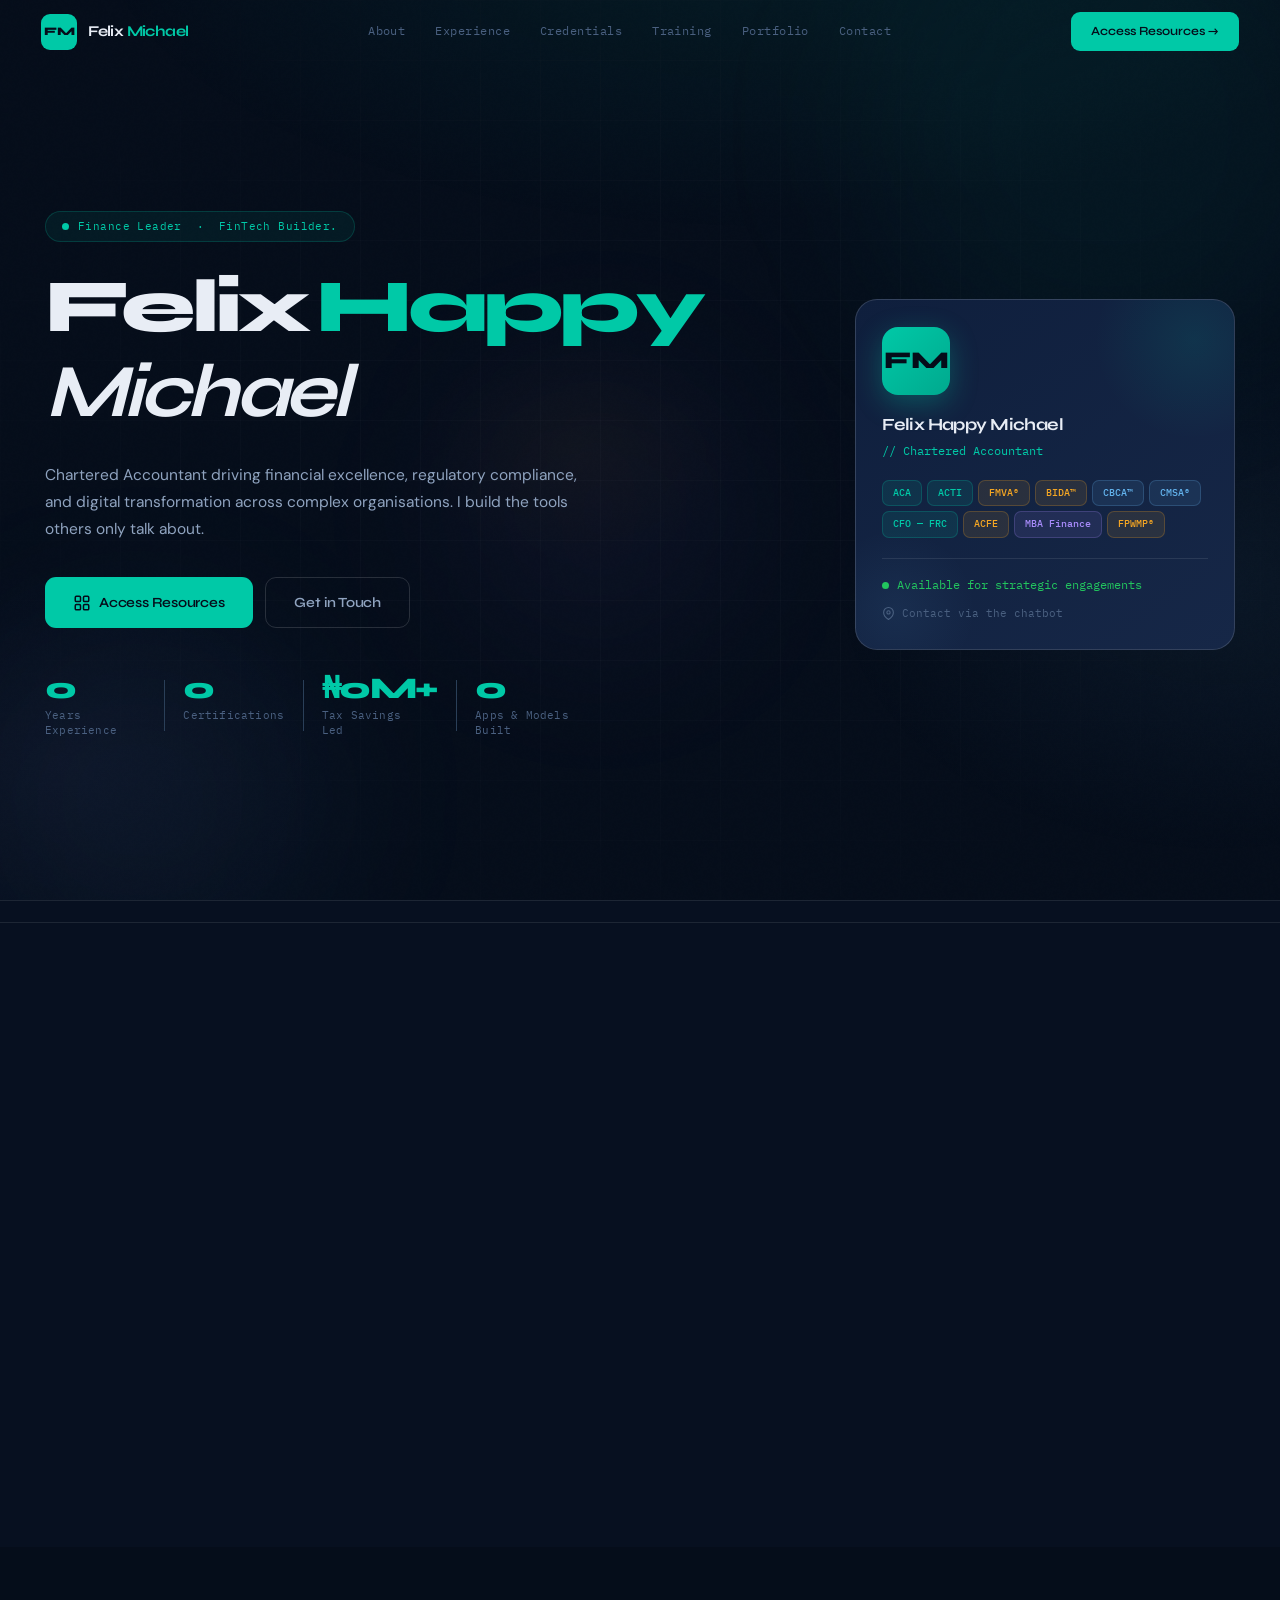
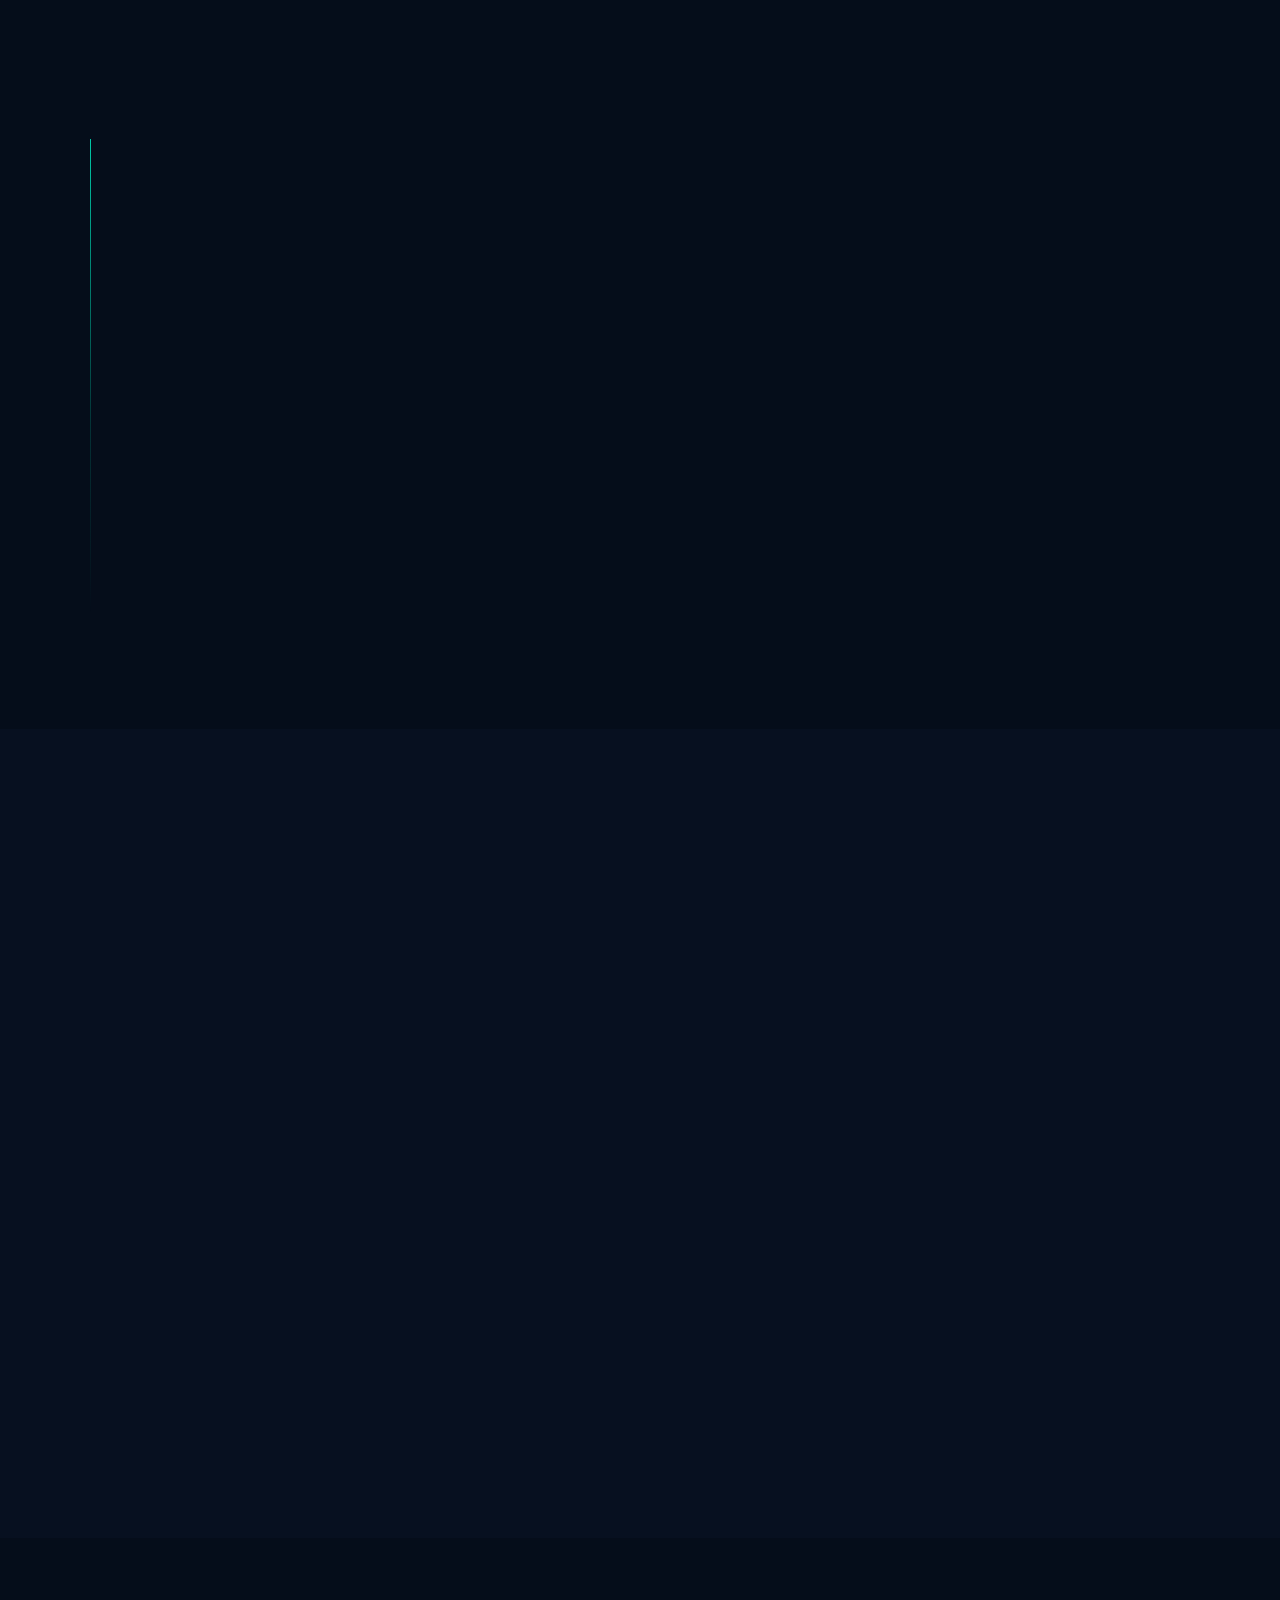
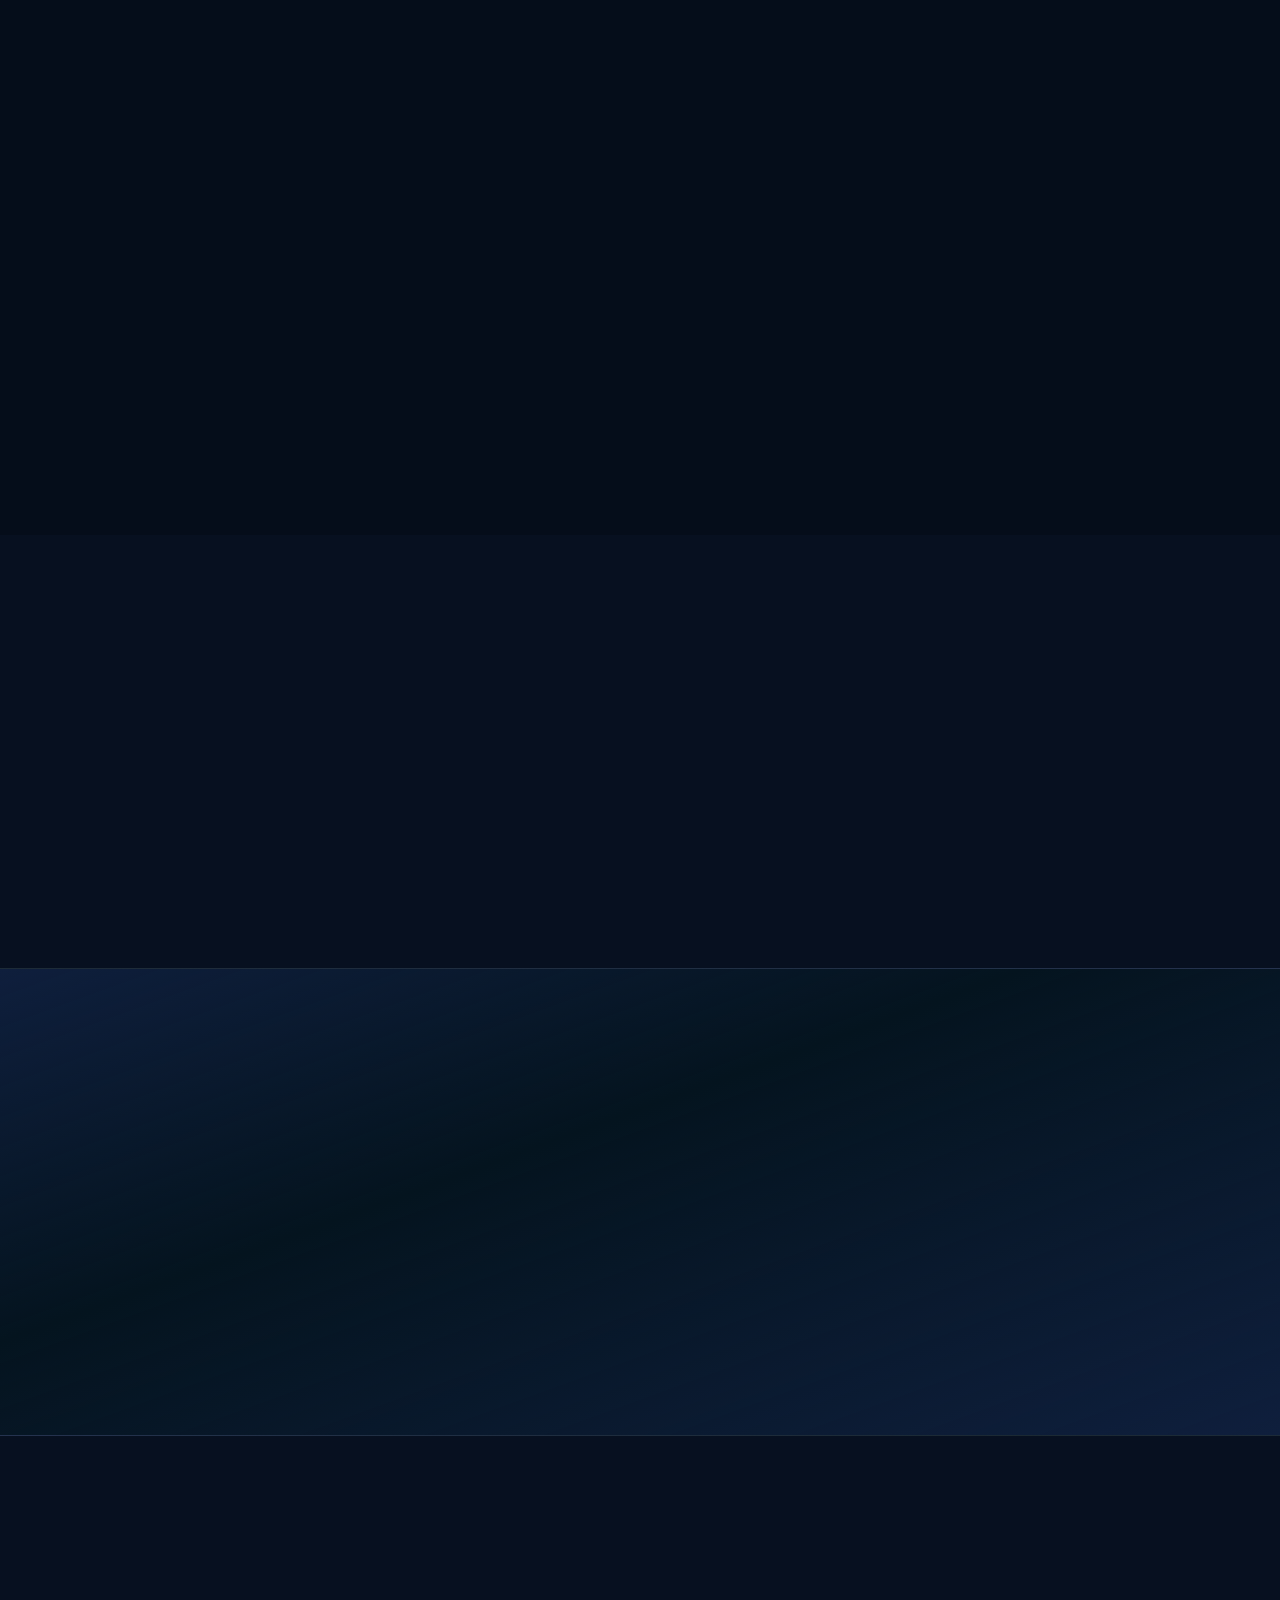
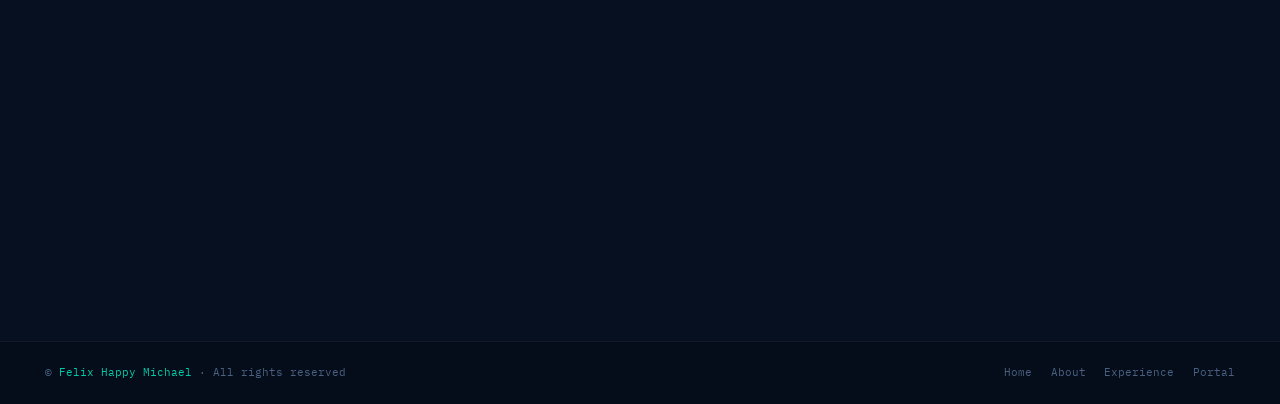
==== index.html @ a77d552d "Update index.html" ====
<!DOCTYPE html>
<html lang="en">
<head>
<meta charset="UTF-8">
<meta name="viewport" content="width=device-width,initial-scale=1.0">
<title>Felix Happy Michael — ACA, FMVA | Finance Leader</title>
<meta name="description" content="Felix Happy Michael — Chartered Accountant, Financial Strategist & FinTech Builder.">
<link rel="icon" type="image/svg+xml" href="data:image/svg+xml,<svg xmlns='http://www.w3.org/2000/svg' viewBox='0 0 32 32'><rect width='32' height='32' rx='7' fill='%2300c9a7'/><text x='50%25' y='50%25' dominant-baseline='central' text-anchor='middle' font-family='Arial' font-weight='700' font-size='12' fill='%230a1628'>FM</text></svg>">
<link rel="preconnect" href="https://fonts.googleapis.com">
<link rel="preconnect" href="https://fonts.gstatic.com" crossorigin>
<link href="https://fonts.googleapis.com/css2?family=IBM+Plex+Mono:wght@400;500&family=Syne:wght@500;600;700;800&family=DM+Sans:ital,opsz,wght@0,9..40,300;0,9..40,400;0,9..40,500;0,9..40,600;1,9..40,400&display=swap" rel="stylesheet">
<style>

*,*::before,*::after{box-sizing:border-box;margin:0;padding:0}
:root{
  --n:#050d1a;--n2:#071020;--n3:#0f1f3d;--n4:#162747;--n5:#1c3052;
  --t:#00c9a7;--t2:#00a98e;--t3:rgba(0,201,167,.12);
  --am:#f5a623;--rd:#e05252;--gr:#22c55e;--bl:#63b3ed;--pu:#a78bfa;
  --tx:#e8edf5;--tx2:#8fa3bf;--tx3:#4a6080;--tx4:#2a3f58;
  --b:rgba(255,255,255,.05);--b2:rgba(255,255,255,.09);--b3:rgba(255,255,255,.14);
  --mo:'IBM Plex Mono',monospace;--sa:'DM Sans',sans-serif;--di:'Syne',sans-serif;
  --nav-h:64px;
}
html{font-size:15px;scroll-behavior:smooth;-webkit-text-size-adjust:100%}
body{font-family:var(--sa);background:var(--n);color:var(--tx);line-height:1.65;overflow-x:hidden;-webkit-font-smoothing:antialiased}
a{color:inherit;text-decoration:none}
img{display:block;max-width:100%}
button{cursor:pointer;border:none;background:none;font-family:inherit}


body::before{
  content:'';position:fixed;inset:0;z-index:0;pointer-events:none;
  background-image:url("data:image/svg+xml,%3Csvg viewBox='0 0 200 200' xmlns='http://www.w3.org/2000/svg'%3E%3Cfilter id='n'%3E%3CfeTurbulence type='fractalNoise' baseFrequency='0.9' numOctaves='4' stitchTiles='stitch'/%3E%3C/filter%3E%3Crect width='100%25' height='100%25' filter='url(%23n)' opacity='0.03'/%3E%3C/svg%3E");
  opacity:.45;mix-blend-mode:overlay;
}


#nav{
  position:fixed;top:0;left:0;right:0;z-index:200;height:var(--nav-h);
  display:flex;align-items:center;justify-content:space-between;
  padding:0 clamp(1.25rem,4vw,2.75rem);
  background:rgba(5,13,26,0);
  transition:background .4s,box-shadow .4s,border-color .4s;
  border-bottom:1px solid transparent;
}
#nav.scrolled{background:rgba(5,13,26,.96);backdrop-filter:blur(20px);-webkit-backdrop-filter:blur(20px);border-color:rgba(255,255,255,.06);box-shadow:0 4px 32px rgba(0,0,0,.35)}
.nav-brand{display:flex;align-items:center;gap:11px;text-decoration:none;flex-shrink:0}
.nav-mark{
  width:36px;height:36px;background:var(--t);border-radius:9px;
  display:flex;align-items:center;justify-content:center;
  font-family:var(--di);font-size:11.5px;font-weight:800;color:var(--n);
  transition:transform .3s;flex-shrink:0;
}
.nav-brand:hover .nav-mark{transform:rotate(-8deg) scale(1.05)}
.nav-wordmark{font-family:var(--di);font-size:15px;font-weight:700;letter-spacing:-.04em;color:var(--tx)}
.nav-wordmark em{font-style:normal;color:var(--t)}
.nav-links{display:flex;align-items:center;gap:2rem}
.nav-links a{font-size:11.5px;color:var(--tx3);font-family:var(--mo);letter-spacing:.04em;transition:color .2s;position:relative}
.nav-links a::after{content:'';position:absolute;bottom:-3px;left:0;width:0;height:1px;background:var(--t);transition:width .25s}
.nav-links a:hover{color:var(--t)}
.nav-links a:hover::after{width:100%}
.btn-nav{
  padding:9px 20px;border-radius:9px;font-family:var(--di);font-size:12.5px;font-weight:600;
  background:var(--t);color:var(--n);transition:all .25s;white-space:nowrap;flex-shrink:0;
}
.btn-nav:hover{background:var(--t2);transform:translateY(-2px);box-shadow:0 6px 24px rgba(0,201,167,.28)}
.btn-nav:active{transform:translateY(0)}

/* hamburger */
.hamburger{display:none;flex-direction:column;gap:5px;padding:6px;border-radius:7px;cursor:pointer;transition:background .2s}
.hamburger:hover{background:var(--b2)}
.ham-bar{width:22px;height:2px;background:var(--tx);border-radius:2px;transition:transform .3s,opacity .3s}
.hamburger.open .ham-bar:nth-child(1){transform:translateY(7px) rotate(45deg)}
.hamburger.open .ham-bar:nth-child(2){opacity:0}
.hamburger.open .ham-bar:nth-child(3){transform:translateY(-7px) rotate(-45deg)}

/* mobile nav overlay */
.mobile-nav{
  position:fixed;top:var(--nav-h);left:0;right:0;bottom:0;z-index:199;
  background:rgba(5,13,26,.97);backdrop-filter:blur(20px);-webkit-backdrop-filter:blur(20px);
  display:flex;flex-direction:column;align-items:center;justify-content:center;gap:2rem;
  transform:translateX(100%);transition:transform .4s cubic-bezier(.77,0,.18,1);
}
.mobile-nav.open{transform:none}
.mobile-nav a{font-family:var(--di);font-size:clamp(1.5rem,6vw,2rem);font-weight:700;color:var(--tx2);letter-spacing:-.03em;transition:color .2s}
.mobile-nav a:hover{color:var(--t)}

@media(max-width:900px){.nav-links{display:none}}
@media(max-width:640px){.hamburger{display:flex}.btn-nav{display:none}}


#hero{
  min-height:100dvh;display:flex;flex-direction:column;justify-content:center;
  padding:calc(var(--nav-h) + 3rem) clamp(1.25rem,5vw,3rem) 4rem;
  position:relative;overflow:hidden;
}

/* animated mesh bg */
.hero-mesh{
  position:absolute;inset:0;pointer-events:none;z-index:0;
  background:
    radial-gradient(ellipse 90% 60% at 60% -10%,rgba(0,201,167,.08) 0%,transparent 60%),
    radial-gradient(ellipse 55% 55% at 95% 65%,rgba(99,179,237,.06) 0%,transparent 55%),
    radial-gradient(ellipse 45% 45% at 5% 85%,rgba(167,139,250,.04) 0%,transparent 55%),
    radial-gradient(ellipse 30% 30% at 45% 50%,rgba(245,166,35,.03) 0%,transparent 50%);
}

/* orbiting blobs */
.blob{position:absolute;border-radius:50%;filter:blur(80px);pointer-events:none;z-index:0;animation:orbit 18s ease-in-out infinite}
.blob-1{width:500px;height:500px;background:rgba(0,201,167,.05);top:-120px;right:-80px;animation-delay:0s}
.blob-2{width:400px;height:400px;background:rgba(99,179,237,.04);bottom:-100px;left:-60px;animation-delay:-6s}
.blob-3{width:300px;height:300px;background:rgba(167,139,250,.04);top:40%;left:35%;animation-delay:-12s}
@keyframes orbit{0%,100%{transform:translate(0,0) scale(1)}33%{transform:translate(30px,-25px) scale(1.04)}66%{transform:translate(-20px,20px) scale(.97)}}

/* hero grid texture */
.hero-grid-tex{
  position:absolute;inset:0;pointer-events:none;z-index:0;
  background-image:
    linear-gradient(rgba(255,255,255,.018) 1px,transparent 1px),
    linear-gradient(90deg,rgba(255,255,255,.018) 1px,transparent 1px);
  background-size:60px 60px;
  mask-image:radial-gradient(ellipse 80% 80% at 50% 50%,black 30%,transparent 80%);
  -webkit-mask-image:radial-gradient(ellipse 80% 80% at 50% 50%,black 30%,transparent 80%);
}

.hero-inner{
  max-width:1200px;margin:0 auto;width:100%;
  display:grid;grid-template-columns:1fr 380px;gap:5rem;align-items:center;
  position:relative;z-index:1;
}
@media(max-width:1000px){.hero-inner{grid-template-columns:1fr;gap:3rem}.hero-card-wrap{display:none}}
@media(max-width:640px){.hero-inner{gap:2rem}}

.hero-content{}

.hero-eyebrow{
  display:inline-flex;align-items:center;gap:9px;
  background:rgba(0,201,167,.07);border:1px solid rgba(0,201,167,.2);
  border-radius:20px;padding:6px 16px;margin-bottom:1.75rem;
  font-family:var(--mo);font-size:10.5px;color:var(--t);letter-spacing:.04em;
  opacity:0;animation:fadeUp .7s .1s cubic-bezier(.22,1,.36,1) forwards;
}
.eyebrow-dot{width:7px;height:7px;border-radius:50%;background:var(--t);animation:breathe 2.2s ease-in-out infinite;flex-shrink:0}
@keyframes breathe{0%,100%{box-shadow:0 0 0 0 rgba(0,201,167,.5),0 0 0 4px rgba(0,201,167,.1)}50%{box-shadow:0 0 0 5px rgba(0,201,167,.2),0 0 0 10px rgba(0,201,167,.04)}}

/* name block */
.hero-name-block{margin-bottom:1.5rem;opacity:0;animation:fadeUp .8s .22s cubic-bezier(.22,1,.36,1) forwards}
.hero-name{
  font-family:var(--di);font-size:clamp(2.6rem,6.5vw,5rem);font-weight:800;
  letter-spacing:-.055em;line-height:1.02;
  display:flex;flex-wrap:wrap;align-items:baseline;gap:.12em;
}
.hn-first{color:var(--tx)}
.hn-middle{color:var(--t);position:relative}
.hn-last{color:var(--tx);font-style:italic;font-weight:700}
.hero-title-line{
  margin-top:.6rem;font-family:var(--mo);font-size:clamp(.7rem,1.5vw,1rem);
  color:var(--tx3);letter-spacing:.06em;
  display:flex;flex-wrap:wrap;align-items:center;gap:.5em;
}
.title-sep{color:var(--tx4)}

.hero-desc{
  font-size:clamp(13.5px,1.6vw,15.5px);color:var(--tx2);max-width:540px;
  line-height:1.75;margin-bottom:2.25rem;
  opacity:0;animation:fadeUp .8s .34s cubic-bezier(.22,1,.36,1) forwards;
}

.hero-actions{
  display:flex;flex-wrap:wrap;gap:.85rem;margin-bottom:3rem;
  opacity:0;animation:fadeUp .8s .44s cubic-bezier(.22,1,.36,1) forwards;
}
.btn-cta{
  display:inline-flex;align-items:center;gap:8px;
  padding:13px 28px;border-radius:11px;font-family:var(--di);font-size:14px;font-weight:600;
  transition:all .28s cubic-bezier(.22,1,.36,1);letter-spacing:-.015em;position:relative;overflow:hidden;
}
.btn-cta::before{content:'';position:absolute;inset:0;background:rgba(255,255,255,0);transition:background .2s}
.btn-cta:hover::before{background:rgba(255,255,255,.06)}
.btn-cta:active{transform:translateY(1px) scale(.98)}
.btn-primary{background:var(--t);color:var(--n)}
.btn-primary:hover{background:var(--t2);transform:translateY(-3px);box-shadow:0 10px 34px rgba(0,201,167,.32)}
.btn-secondary{background:transparent;border:1px solid var(--b3);color:var(--tx2)}
.btn-secondary:hover{background:var(--b2);color:var(--tx);transform:translateY(-3px)}
.btn-icon{width:18px;height:18px;flex-shrink:0}

/* stats row */
.hero-stats{
  display:flex;flex-wrap:wrap;gap:clamp(1.5rem,3vw,2.75rem);
  opacity:0;animation:fadeUp .8s .56s cubic-bezier(.22,1,.36,1) forwards;
}
.stat{position:relative}
.stat+.stat::before{content:'';position:absolute;left:calc(-1 * clamp(.75rem,1.5vw,1.375rem));top:10%;height:80%;width:1px;background:var(--tx4);display:block}
.stat-val{font-family:var(--di);font-size:clamp(1.4rem,2.8vw,2rem);font-weight:800;letter-spacing:-.05em;color:var(--t);line-height:1}
.stat-lbl{font-size:10.5px;color:var(--tx3);font-family:var(--mo);margin-top:5px;letter-spacing:.02em;line-height:1.4;max-width:100px}

/* hero card */
.hero-card-wrap{opacity:0;animation:fadeUp .9s .2s cubic-bezier(.22,1,.36,1) forwards}
.profile-float{
  background:linear-gradient(145deg,var(--n3) 0%,var(--n4) 100%);
  border:1px solid var(--b3);border-radius:22px;padding:1.75rem;
  position:relative;overflow:hidden;
}
.profile-float::before{
  content:'';position:absolute;top:-60px;right:-60px;width:200px;height:200px;
  border-radius:50%;background:radial-gradient(circle,rgba(0,201,167,.1),transparent 70%);
}
.profile-float::after{
  content:'';position:absolute;bottom:-40px;left:-40px;width:160px;height:160px;
  border-radius:50%;background:radial-gradient(circle,rgba(99,179,237,.07),transparent 70%);
}
.pf-avatar{
  width:68px;height:68px;border-radius:16px;
  background:linear-gradient(135deg,var(--t) 0%,var(--t2) 100%);
  display:flex;align-items:center;justify-content:center;
  font-family:var(--di);font-size:24px;font-weight:800;color:var(--n);
  margin-bottom:1.1rem;position:relative;z-index:1;
  box-shadow:0 8px 28px rgba(0,201,167,.3);
}
.pf-name{font-family:var(--di);font-size:17px;font-weight:700;letter-spacing:-.035em;margin-bottom:3px;position:relative;z-index:1}
.pf-role{font-size:11.5px;color:var(--t);font-family:var(--mo);margin-bottom:1.25rem;position:relative;z-index:1}
.pf-tags{display:flex;flex-wrap:wrap;gap:5px;margin-bottom:1.35rem;position:relative;z-index:1}
.ptag{padding:4px 10px;border-radius:7px;font-size:10px;font-family:var(--mo);font-weight:500;transition:transform .2s}
.ptag:hover{transform:scale(1.05)}
.ptag.t{background:rgba(0,201,167,.1);color:var(--t);border:1px solid rgba(0,201,167,.22)}
.ptag.a{background:rgba(245,166,35,.1);color:var(--am);border:1px solid rgba(245,166,35,.22)}
.ptag.b{background:rgba(99,179,237,.1);color:var(--bl);border:1px solid rgba(99,179,237,.22)}
.ptag.p{background:rgba(167,139,250,.1);color:var(--pu);border:1px solid rgba(167,139,250,.22)}
.pf-loc{display:flex;align-items:center;gap:7px;font-size:11px;color:var(--tx3);font-family:var(--mo);position:relative;z-index:1}
.pf-divider{height:1px;background:var(--b2);margin:1.1rem 0;position:relative;z-index:1}
.pf-avail{display:flex;align-items:center;gap:8px;font-size:11.5px;color:var(--gr);font-family:var(--mo);position:relative;z-index:1}
.avail-dot{width:7px;height:7px;border-radius:50%;background:var(--gr);animation:breathe 2s infinite;flex-shrink:0}

@keyframes fadeUp{from{opacity:0;transform:translateY(28px)}to{opacity:1;transform:none}}


.marquee-band{
  overflow:hidden;border-top:1px solid var(--b2);border-bottom:1px solid var(--b2);
  background:var(--n2);padding:.7rem 0;position:relative;z-index:1;
}
.marquee-track{display:flex;width:max-content;animation:marqMove 28s linear infinite}
.marquee-track:hover{animation-play-state:paused}
.mitem{
  display:flex;align-items:center;gap:.6rem;padding:0 2rem;white-space:nowrap;
  font-family:var(--mo);font-size:11.5px;color:var(--tx3);letter-spacing:.03em;
}
.mitem-dot{width:4px;height:4px;border-radius:50%;background:var(--t);opacity:.6}
@keyframes marqMove{from{transform:translateX(0)}to{transform:translateX(-50%)}}


section{padding:clamp(3.5rem,6vw,6rem) clamp(1.25rem,5vw,3rem);position:relative;z-index:1}
.section-inner{max-width:1100px;margin:0 auto;width:100%}
.s-label{
  font-family:var(--mo);font-size:10.5px;letter-spacing:.14em;text-transform:uppercase;
  color:var(--t);margin-bottom:.55rem;display:flex;align-items:center;gap:.5rem;
}
.s-label::before{content:'//';opacity:.5}
.s-title{font-family:var(--di);font-size:clamp(1.8rem,3.5vw,2.6rem);font-weight:700;letter-spacing:-.048em;line-height:1.08;margin-bottom:1rem}
.s-sub{font-size:14px;color:var(--tx2);max-width:540px;line-height:1.7}


#about{background:var(--n2)}
.about-grid{display:grid;grid-template-columns:1fr 1fr;gap:clamp(2rem,4vw,3.5rem);align-items:start;margin-top:2.5rem}
@media(max-width:720px){.about-grid{grid-template-columns:1fr}}
.about-prose p{font-size:13.5px;color:var(--tx2);line-height:1.82;margin-bottom:.95rem}
.about-prose p strong{color:var(--tx);font-weight:600}
.about-prose p:last-child{margin-bottom:0}
.skills-label{font-family:var(--mo);font-size:10.5px;color:var(--tx3);letter-spacing:.1em;text-transform:uppercase;margin-bottom:.85rem}
.skills-flex{display:grid;grid-template-columns:1fr 1fr;gap:.5rem}
.sk{
  background:var(--n3);border:1px solid var(--b);border-radius:7px;
  padding:8px 12px;font-size:11.5px;font-family:var(--mo);color:var(--tx2);
  display:flex;align-items:center;gap:8px;transition:all .22s;cursor:default;
}
.sk:hover{border-color:rgba(0,201,167,.3);color:var(--t);background:rgba(0,201,167,.04);transform:translateX(3px)}
.sk-dot{width:5px;height:5px;border-radius:50%;background:var(--t);flex-shrink:0}


.tl{position:relative;padding-left:2rem;margin-top:2.5rem}
.tl::before{content:'';position:absolute;left:0;top:10px;bottom:0;width:1px;background:linear-gradient(to bottom,var(--t) 0%,rgba(0,201,167,.2) 60%,transparent 100%)}
.tl-item{position:relative;margin-bottom:2.5rem;opacity:0;transform:translateX(-15px);transition:opacity .5s,transform .5s}
.tl-item.vis{opacity:1;transform:none}
.tl-dot{
  position:absolute;left:-2rem;top:7px;width:10px;height:10px;border-radius:50%;
  background:var(--t);border:2px solid var(--n);
  box-shadow:0 0 0 3px rgba(0,201,167,.2),0 0 14px rgba(0,201,167,.3);
  transition:box-shadow .3s;
}
.tl-item:hover .tl-dot{box-shadow:0 0 0 5px rgba(0,201,167,.18),0 0 20px rgba(0,201,167,.4)}
.tl-company{font-family:var(--di);font-size:clamp(14px,1.6vw,16px);font-weight:700;letter-spacing:-.025em;margin-bottom:3px}
.tl-meta{display:flex;flex-wrap:wrap;align-items:center;gap:.6rem;margin-bottom:.6rem}
.tl-role{font-size:12px;color:var(--tx2);font-family:var(--mo)}
.tl-badge{font-size:10px;font-family:var(--mo);color:var(--t);background:rgba(0,201,167,.08);border:1px solid rgba(0,201,167,.18);padding:2px 9px;border-radius:20px;white-space:nowrap}
.tl-pts{list-style:none;display:flex;flex-direction:column;gap:4px}
.tl-pts li{font-size:12.5px;color:var(--tx3);padding-left:1.1rem;position:relative;line-height:1.6}
.tl-pts li::before{content:'→';position:absolute;left:0;color:rgba(0,201,167,.5);font-size:9px;top:4px}


#certifications{background:var(--n2)}
.certs-grid{display:grid;grid-template-columns:repeat(auto-fill,minmax(200px,1fr));gap:.85rem;margin-top:2.25rem}
.cert-card{
  background:var(--n3);border:1px solid var(--b);border-radius:13px;
  padding:1.15rem 1.25rem;transition:all .25s;cursor:default;
  position:relative;overflow:hidden;
}
.cert-card::before{
  content:'';position:absolute;inset:0;border-radius:13px;
  background:radial-gradient(circle at var(--mx,50%) var(--my,50%),rgba(0,201,167,.08) 0%,transparent 55%);
  opacity:0;transition:opacity .3s;
}
.cert-card:hover{border-color:rgba(0,201,167,.3);transform:translateY(-3px);box-shadow:0 8px 28px rgba(0,0,0,.25)}
.cert-card:hover::before{opacity:1}
.cert-abbr{font-family:var(--di);font-size:17px;font-weight:700;color:var(--t);margin-bottom:4px;position:relative;z-index:1}
.cert-name{font-size:11.5px;color:var(--tx2);line-height:1.4;margin-bottom:5px;position:relative;z-index:1}
.cert-body{font-size:10px;font-family:var(--mo);color:var(--tx3);position:relative;z-index:1}

/* Education */
.edu-grid{display:grid;grid-template-columns:repeat(auto-fill,minmax(230px,1fr));gap:.6rem;margin-top:.85rem}
.edu-item{
  background:var(--n3);border:1px solid var(--b);border-radius:9px;
  padding:12px 15px;display:flex;flex-direction:column;gap:3px;transition:all .2s;
}
.edu-item:hover{border-color:rgba(99,179,237,.3);transform:translateX(3px)}
.edu-deg{font-size:13px;font-family:var(--di);font-weight:600;color:var(--tx)}
.edu-inst{font-size:11px;font-family:var(--mo);color:var(--tx3)}


#courses{background:var(--n)}
.courses-grid{display:grid;grid-template-columns:repeat(auto-fill,minmax(260px,1fr));gap:.8rem;margin-top:2.25rem}
.course-card{
  background:var(--n3);border:1px solid var(--b);border-radius:12px;
  padding:1.1rem 1.25rem;display:flex;align-items:flex-start;gap:12px;
  transition:all .25s;
}
.course-card:hover{border-color:rgba(245,166,35,.25);transform:translateY(-2px);box-shadow:0 6px 24px rgba(0,0,0,.2)}
.course-ic{
  width:38px;height:38px;border-radius:9px;flex-shrink:0;
  display:flex;align-items:center;justify-content:center;
  background:rgba(245,166,35,.08);border:1px solid rgba(245,166,35,.18);
}
.course-ic svg{width:18px;height:18px;color:var(--am);stroke:var(--am)}
.course-ttl{font-size:12.5px;font-weight:600;color:var(--tx);line-height:1.35;margin-bottom:3px}
.course-org{font-size:10.5px;font-family:var(--mo);color:var(--tx3)}


#tools{background:var(--n2)}
.tools-grid{display:grid;grid-template-columns:repeat(auto-fill,minmax(145px,1fr));gap:.55rem;margin-top:2.25rem}
.tool-pill{
  background:var(--n3);border:1px solid var(--b);border-radius:8px;
  padding:10px 14px;font-size:11.5px;font-family:var(--mo);color:var(--tx2);
  text-align:center;transition:all .22s;cursor:default;
}
.tool-pill:hover{border-color:rgba(0,201,167,.3);color:var(--t);transform:translateY(-2px)}


#portfolio{
  background:linear-gradient(160deg,var(--n3) 0%,rgba(0,201,167,.04) 40%,var(--n3) 100%);
  border-top:1px solid var(--b2);border-bottom:1px solid var(--b2);
}
.port-inner{text-align:center;max-width:680px;margin:0 auto}
.port-apps{display:flex;justify-content:center;flex-wrap:wrap;gap:.75rem;margin:2rem 0}
.app-chip{
  display:flex;align-items:center;gap:9px;
  background:var(--n4);border:1px solid var(--b3);border-radius:10px;
  padding:10px 18px;font-size:12.5px;color:var(--tx2);transition:all .25s;
}
.app-chip svg{width:16px;height:16px;flex-shrink:0;stroke:var(--t)}
.app-chip:hover{border-color:var(--t);color:var(--t);transform:translateY(-3px)}
.port-sub{font-size:14px;color:var(--tx2);line-height:1.75;margin-bottom:0}


#contact{background:var(--n2)}
.contact-grid{display:grid;grid-template-columns:1fr 1fr;gap:clamp(2rem,4vw,3.5rem);margin-top:2.5rem;align-items:start}
@media(max-width:720px){.contact-grid{grid-template-columns:1fr}}
.contact-note{font-size:13.5px;color:var(--tx2);line-height:1.75;margin-bottom:1.5rem}
.contact-card{
  background:var(--n3);border:1px solid var(--b2);border-radius:11px;
  padding:1rem 1.25rem;display:flex;align-items:center;gap:13px;transition:all .22s;
}
.contact-card:hover{border-color:rgba(0,201,167,.3);transform:translateX(4px)}
.cc-icon{width:38px;height:38px;border-radius:8px;display:flex;align-items:center;justify-content:center;flex-shrink:0}
.cc-label{font-size:10px;font-family:var(--mo);color:var(--tx3);text-transform:uppercase;letter-spacing:.06em;margin-bottom:2px}
.cc-value{font-size:13px;color:var(--tx)}
.cc-value a{color:var(--bl);transition:color .2s}
.cc-value a:hover{color:var(--t)}
.contact-links{display:flex;flex-direction:column;gap:.65rem}
.c-link{
  display:flex;align-items:center;gap:10px;
  padding:12px 16px;background:var(--n3);border:1px solid var(--b);border-radius:10px;
  font-size:12.5px;color:var(--tx2);transition:all .22s;
}
.c-link:hover{border-color:var(--t);color:var(--t);transform:translateX(5px)}
.c-link svg{width:16px;height:16px;flex-shrink:0;stroke:currentColor}


footer{
  padding:1.5rem clamp(1.25rem,5vw,3rem);
  border-top:1px solid var(--b);
  display:flex;align-items:center;justify-content:space-between;flex-wrap:wrap;gap:.75rem;
  position:relative;z-index:1;
}
.footer-copy{font-size:10.5px;color:var(--tx3);font-family:var(--mo)}
.footer-copy span{color:var(--t)}
.footer-links{display:flex;flex-wrap:wrap;gap:1.25rem}
.footer-links a{font-size:10.5px;font-family:var(--mo);color:var(--tx3);transition:color .2s}
.footer-links a:hover{color:var(--t)}


.reveal{opacity:0;transform:translateY(24px);transition:opacity .65s cubic-bezier(.22,1,.36,1),transform .65s cubic-bezier(.22,1,.36,1)}
.reveal.vis{opacity:1;transform:none}
.reveal-d1{transition-delay:.1s}
.reveal-d2{transition-delay:.2s}
.reveal-d3{transition-delay:.3s}

#typed-role{border-right:2px solid var(--t);padding-right:2px;white-space:nowrap;overflow:hidden;display:inline}


#btt{
  position:fixed;bottom:1.75rem;right:1.75rem;z-index:150;
  width:42px;height:42px;border-radius:11px;
  background:var(--n3);border:1px solid var(--b3);
  display:flex;align-items:center;justify-content:center;
  color:var(--tx2);transition:all .3s;opacity:0;pointer-events:none;
}
#btt.show{opacity:1;pointer-events:auto}
#btt:hover{background:var(--t);color:var(--n);border-color:var(--t);transform:translateY(-3px)}
#btt svg{width:18px;height:18px}


::-webkit-scrollbar{width:6px}
::-webkit-scrollbar-track{background:var(--n)}
::-webkit-scrollbar-thumb{background:var(--n4);border-radius:6px}
::-webkit-scrollbar-thumb:hover{background:var(--t2)}


:focus-visible{outline:2px solid var(--t);outline-offset:3px;border-radius:4px}


::selection{background:rgba(0,201,167,.25);color:var(--tx)}


@media(prefers-reduced-motion:reduce){
  *{animation-duration:.01ms!important;transition-duration:.01ms!important}
}
</style>
</head>
<body>

<!-- ── NAVIGATION ── -->
<nav id="nav">
  <a class="nav-brand" href="#">
    <div class="nav-mark">FM</div>
    <div class="nav-wordmark">Felix <em>Michael</em></div>
  </a>
  <div class="nav-links">
    <a href="#about">About</a>
    <a href="#experience">Experience</a>
    <a href="#certifications">Credentials</a>
    <a href="#courses">Training</a>
    <a href="#portfolio">Portfolio</a>
    <a href="#contact">Contact</a>
  </div>
  <a href="portal/" class="btn-nav">Access Resources →</a>
  <button class="hamburger" id="ham" aria-label="Toggle menu">
    <span class="ham-bar"></span>
    <span class="ham-bar"></span>
    <span class="ham-bar"></span>
  </button>
</nav>

<!-- mobile nav -->
<nav class="mobile-nav" id="mobile-nav">
  <a href="#about">About</a>
  <a href="#experience">Experience</a>
  <a href="#certifications">Credentials</a>
  <a href="#portfolio">Portfolio</a>
  <a href="#contact">Contact</a>
  <a href="portal/" style="color:var(--t)">Access Resources →</a>
</nav>

<!-- ── HERO ── -->
<section id="hero">
  <div class="hero-mesh"></div>
  <div class="hero-grid-tex"></div>
  <div class="blob blob-1"></div>
  <div class="blob blob-2"></div>
  <div class="blob blob-3"></div>

  <div class="hero-inner">
    <div class="hero-content">
      <div class="hero-eyebrow">
        <span class="eyebrow-dot"></span>
        Finance Leader &nbsp;·&nbsp; FinTech Builder.
      </div>

      <div class="hero-name-block">
        <h1 class="hero-name">
          <span class="hn-first">Felix</span>
          <span class="hn-middle">Happy</span>
          <span class="hn-last">Michael</span>
        </h1>
        <div class="hero-title-line">
          <span id="typed-role"></span>
        </div>
      </div>

      <p class="hero-desc">
        Chartered Accountant driving financial excellence, regulatory compliance, and digital transformation across complex organisations. I build the tools others only talk about.
      </p>

      <div class="hero-actions">
        <a href="portal/" class="btn-cta btn-primary" id="hero-cta">
          <svg class="btn-icon" viewBox="0 0 24 24" fill="none" stroke="currentColor" stroke-width="2"><rect x="3" y="3" width="7" height="7" rx="1.5"/><rect x="14" y="3" width="7" height="7" rx="1.5"/><rect x="3" y="14" width="7" height="7" rx="1.5"/><rect x="14" y="14" width="7" height="7" rx="1.5"/></svg>
          Access Resources
        </a>
        <a href="#contact" class="btn-cta btn-secondary">
          Get in Touch
        </a>
      </div>

      <div class="hero-stats">
        <div class="stat"><div class="stat-val" data-count="12">0</div><div class="stat-lbl">Years Experience</div></div>
        <div class="stat"><div class="stat-val" data-count="10">0</div><div class="stat-lbl">Certifications</div></div>
        <div class="stat"><div class="stat-val" data-prefix="₦" data-count="600" data-suffix="M+">₦0M+</div><div class="stat-lbl">Tax Savings Led</div></div>
        <div class="stat"><div class="stat-val" data-count="20" data-suffix="+">0</div><div class="stat-lbl">Apps &amp; Models Built</div></div>
      </div>
    </div>

    <div class="hero-card-wrap">
      <div class="profile-float" id="profile-float">
        <div class="pf-avatar">FM</div>
        <div class="pf-name">Felix Happy Michael</div>
        <div class="pf-role">// Chartered Accountant</div>
        <div class="pf-tags">
          <span class="ptag t">ACA</span><span class="ptag t">ACTI</span>
          <span class="ptag a">FMVA®</span><span class="ptag a">BIDA™</span>
          <span class="ptag b">CBCA™</span><span class="ptag b">CMSA®</span>
          <span class="ptag t">CFO — FRC</span><span class="ptag a">ACFE</span>
          <span class="ptag p">MBA Finance</span>
          <span class="ptag a">FPWMP®</span>
        </div>
        <div class="pf-divider"></div>
        <div class="pf-avail">
          <span class="avail-dot"></span>
          Available for strategic engagements
        </div>
        <div style="height:.65rem"></div>
        <div class="pf-loc">
          <svg width="13" height="13" viewBox="0 0 24 24" fill="none" stroke="currentColor" stroke-width="2"><path d="M21 10c0 7-9 13-9 13s-9-6-9-13a9 9 0 0 1 18 0z"/><circle cx="12" cy="10" r="3"/></svg>
          Contact via the chatbot
        </div>
      </div>
    </div>
  </div>
</section>


<div class="marquee-band" aria-hidden="true">
  <div class="marquee-track" id="marquee-track">
    <!-- items injected by JS -->
  </div>
</div>


<section id="about">
  <div class="section-inner">
    <div class="s-label reveal">About</div>
    <h2 class="s-title reveal">Financial Excellence<br>Meets Digital Innovation</h2>
    <div class="about-grid">
      <div class="about-prose reveal">
        <p>A <strong>proven finance professional</strong> with extensive experience in financial management, operational oversight, and organisational governance. Proven ability to lead cross-functional teams, strengthen internal controls, and support executive decision-making through robust financial insight and disciplined planning.</p>
        <p>Brings a comprehensive understanding of <strong>budgeting, reporting, compliance and process optimisation,</strong> with a consistent focus on <strong>efficiency, accountability, and sustainable growth</strong>. Adept at aligning financial strategy with organisational objectives while ensuring adherence to regulatory standards and best practices.</p>
        <p>Beyond core finance functions, I build <strong>bespoke financial solutions</strong> — advanced Excel/VBA applications, web-based bank reconciliation engines, ECL models, receivables trackers, and automated reporting platforms — leveraging deep domain knowledge to solve real business problems with technology.</p>
      </div>
      <div class="reveal reveal-d2">
        <div class="skills-label">Core Competencies</div>
        <div class="skills-flex">
          <div class="sk"><span class="sk-dot"></span>Financial Reporting</div>
          <div class="sk"><span class="sk-dot"></span>Treasury Management</div>
          <div class="sk"><span class="sk-dot"></span>IFRS Compliance</div>
          <div class="sk"><span class="sk-dot"></span>Tax Management</div>
          <div class="sk"><span class="sk-dot"></span>Financial Modelling</div>
          <div class="sk"><span class="sk-dot"></span>Data Analysis</div>
          <div class="sk"><span class="sk-dot"></span>Budgeting &amp; Forecasting</div>
          <div class="sk"><span class="sk-dot"></span>Internal Controls</div>
          <div class="sk"><span class="sk-dot"></span>Audit Coordination</div>
          <div class="sk"><span class="sk-dot"></span>Investment Appraisal</div>
          <div class="sk"><span class="sk-dot"></span>Stakeholder Reporting</div>
          <div class="sk"><span class="sk-dot"></span>FinTech Development</div>
        </div>
      </div>
    </div>
  </div>
</section>


<section id="experience">
  <div class="section-inner">
    <div class="s-label reveal">Experience</div>
    <h2 class="s-title reveal">Career Journey</h2>
    <div class="tl" id="timeline">
      <div class="tl-item">
        <div class="tl-dot"></div>
        <div class="tl-company">Factoring &amp; Supply Chain Finance Ltd</div>
        <div class="tl-meta">
          <div class="tl-role">Head, Finance and Admin (DGM)</div>
          <span class="tl-badge">Pan-African Capital Holdings Subsidiary</span>
        </div>
      </div>
      <div class="tl-item">
        <div class="tl-dot"></div>
        <div class="tl-company">Catamaran Group Nigeria Limited</div>
        <div class="tl-meta"><div class="tl-role">Group Finance Manager</div></div>
      </div>
      <div class="tl-item">
        <div class="tl-dot"></div>
        <div class="tl-company">Max International Nigeria</div>
        <div class="tl-meta">
          <div class="tl-role">Performance Reporting Manager · Lagos</div>
        </div>
      </div>
      <div class="tl-item">
        <div class="tl-dot"></div>
        <div class="tl-company">Max International Nigeria</div>
        <div class="tl-meta"><div class="tl-role">Regional Head of Accounts · Port Harcourt</div></div>
      </div>
      <div class="tl-item">
        <div class="tl-dot"></div>
        <div class="tl-company">Adewale Semiu &amp; Co Chartered Accountants</div>
        <div class="tl-meta"><div class="tl-role">Audit Associate</div></div>
      </div>
      <div class="tl-item">
        <div class="tl-dot"></div>
        <div class="tl-company">NNPC/DPR RSA — Lagos Branch</div>
        <div class="tl-meta"><div class="tl-role">Account Officer</div></div>
      </div>
    </div>
  </div>
</section>


<section id="certifications">
  <div class="section-inner">
    <div class="s-label reveal">Credentials</div>
    <h2 class="s-title reveal">Certifications &amp; Education</h2>
    <div class="certs-grid reveal" id="certs-grid">
      <div class="cert-card"><div class="cert-abbr">ACA</div><div class="cert-name">Associate Chartered Accountant</div><div class="cert-body">ICAN — Nigeria</div></div>
      <div class="cert-card"><div class="cert-abbr">ACTI</div><div class="cert-name">Associate Chartered Tax Institute</div><div class="cert-body">CITN — Nigeria</div></div>
      <div class="cert-card"><div class="cert-abbr">FMVA®</div><div class="cert-name">Financial Modelling &amp; Valuation Analyst</div><div class="cert-body">Corporate Finance Institute — Canada</div></div>
      <div class="cert-card"><div class="cert-abbr">BIDA™</div><div class="cert-name">Business Intelligence &amp; Data Analyst</div><div class="cert-body">Corporate Finance Institute — Canada</div></div>
      <div class="cert-card"><div class="cert-abbr">CBCA™</div><div class="cert-name">Commercial Banking &amp; Credit Analyst</div><div class="cert-body">Corporate Finance Institute — Canada</div></div>
      <div class="cert-card"><div class="cert-abbr">CMSA®</div><div class="cert-name">Capital Markets &amp; Securities Analyst</div><div class="cert-body">Corporate Finance Institute — Canada</div></div>
      <div class="cert-card"><div class="cert-abbr">FPWMP®</div><div class="cert-name">Financial Planning &amp; Wealth Management Professional</div><div class="cert-body">Corporate Finance Institute — Canada</div></div>
      <div class="cert-card"><div class="cert-abbr">CFO</div><div class="cert-name">Chief Financial Officer Certified</div><div class="cert-body">Federal Reporting Council — Nigeria</div></div>
      <div class="cert-card"><div class="cert-abbr">ACFE</div><div class="cert-name">Associate Chartered Fraud Examiner</div><div class="cert-body">ACFE — USA</div></div>
      <div class="cert-card"><div class="cert-abbr">YDF</div><div class="cert-name">Young Directors Forum</div><div class="cert-body">CIoD — Nigeria</div></div>
      <div class="cert-card"><div class="cert-abbr">OSSA</div><div class="cert-name">OPSWAT Secure Storage Associate</div><div class="cert-body">OPSWAT Academy</div></div>
      <div class="cert-card"><div class="cert-abbr">OLSA</div><div class="cert-name">OPSWAT Legacy-System Security Associate</div><div class="cert-body">OPSWAT Academy</div></div>
    </div>
    <div style="margin-top:2rem" class="reveal reveal-d1">
      <div class="skills-label">Education</div>
      <div class="edu-grid">
        <div class="edu-item"><div class="edu-deg">MBA — Finance</div><div class="edu-inst">University of Lagos</div></div>
        <div class="edu-item"><div class="edu-deg">BSc — Accounting (In View)</div><div class="edu-inst">Southwestern University</div></div>
        <div class="edu-item"><div class="edu-deg">HND — Accounting</div><div class="edu-inst">Lagos State Polytechnic</div></div>
        <div class="edu-item"><div class="edu-deg">ND — Accounting</div><div class="edu-inst">Lagos State Polytechnic</div></div>
      </div>
    </div>
  </div>
</section>

<!-- ── COURSES ── -->
<section id="courses">
  <div class="section-inner">
    <div class="s-label reveal">Training</div>
    <h2 class="s-title reveal">Other Courses &amp; Programmes</h2>
    <div class="courses-grid reveal">
      <div class="course-card"><div class="course-ic"><svg viewBox="0 0 24 24" fill="none" stroke-width="1.5"><path d="M16 8v5l3 3M3 12a9 9 0 1 0 18 0 9 9 0 0 0-18 0"/></svg></div><div><div class="course-ttl">Advanced Financial Instrument &amp; ECL Modeling</div><div class="course-org">GODP Consulting</div></div></div>
      <div class="course-card"><div class="course-ic"><svg viewBox="0 0 24 24" fill="none" stroke-width="1.5"><path d="M14 2H6a2 2 0 0 0-2 2v16a2 2 0 0 0 2 2h12a2 2 0 0 0 2-2V8z"/><polyline points="14,2 14,8 20,8"/><line x1="16" y1="13" x2="8" y2="13"/><line x1="16" y1="17" x2="8" y2="17"/></svg></div><div><div class="course-ttl">Advanced Diploma in Taxation &amp; Fiscal Policy</div><div class="course-org">OGE Business School / ATPL</div></div></div>
      <div class="course-card"><div class="course-ic"><svg viewBox="0 0 24 24" fill="none" stroke-width="1.5"><circle cx="11" cy="11" r="8"/><line x1="21" y1="21" x2="16.65" y2="16.65"/></svg></div><div><div class="course-ttl">Advanced Diploma in Forensic Accounting &amp; Fraud Investigation</div><div class="course-org">OGE Business School / AFAR</div></div></div>
      <div class="course-card"><div class="course-ic"><svg viewBox="0 0 24 24" fill="none" stroke-width="1.5"><circle cx="12" cy="12" r="10"/><line x1="2" y1="12" x2="22" y2="12"/><path d="M12 2a15.3 15.3 0 0 1 4 10 15.3 15.3 0 0 1-4 10 15.3 15.3 0 0 1-4-10 15.3 15.3 0 0 1 4-10z"/></svg></div><div><div class="course-ttl">International Financial Reporting Standards Masterclass</div><div class="course-org">GODP Consulting</div></div></div>
      <div class="course-card"><div class="course-ic"><svg viewBox="0 0 24 24" fill="none" stroke-width="1.5"><path d="M12 22s8-4 8-10V5l-8-3-8 3v7c0 6 8 10 8 10z"/></svg></div><div><div class="course-ttl">IT Short-Course in Cyber Defence Strategies</div><div class="course-org">Charles Sturt University, Australia</div></div></div>
      <div class="course-card"><div class="course-ic"><svg viewBox="0 0 24 24" fill="none" stroke-width="1.5"><polyline points="22 12 18 12 15 21 9 3 6 12 2 12"/></svg></div><div><div class="course-ttl">Google Data Analytics Professional Certificate</div><div class="course-org">Google Incorporation</div></div></div>
      <div class="course-card"><div class="course-ic"><svg viewBox="0 0 24 24" fill="none" stroke-width="1.5"><polygon points="12 2 15.09 8.26 22 9.27 17 14.14 18.18 21.02 12 17.77 5.82 21.02 7 14.14 2 9.27 8.91 8.26 12 2"/></svg></div><div><div class="course-ttl">Executive Diploma in Strategy and Innovation</div><div class="course-org">Institute of Management, Technology &amp; Finance</div></div></div>
      <div class="course-card"><div class="course-ic"><svg viewBox="0 0 24 24" fill="none" stroke-width="1.5"><path d="M17 21v-2a4 4 0 0 0-4-4H5a4 4 0 0 0-4 4v2"/><circle cx="9" cy="7" r="4"/><path d="M23 21v-2a4 4 0 0 0-3-3.87"/><path d="M16 3.13a4 4 0 0 1 0 7.75"/></svg></div><div><div class="course-ttl">Leadership Excellence in Business Management</div><div class="course-org">Institute of Management, Technology &amp; Finance</div></div></div>
      <div class="course-card"><div class="course-ic"><svg viewBox="0 0 24 24" fill="none" stroke-width="1.5"><rect x="2" y="3" width="20" height="14" rx="2"/><line x1="8" y1="21" x2="16" y2="21"/><line x1="12" y1="17" x2="12" y2="21"/></svg></div><div><div class="course-ttl">QuickBooks Online International Certification</div><div class="course-org">Intuit Incorporation</div></div></div>
      <div class="course-card"><div class="course-ic"><svg viewBox="0 0 24 24" fill="none" stroke-width="1.5"><path d="M9 19c-5 1.5-5-2.5-7-3m14 6v-3.87a3.37 3.37 0 0 0-.94-2.61c3.14-.35 6.44-1.54 6.44-7A5.44 5.44 0 0 0 20 4.77 5.07 5.07 0 0 0 19.91 1S18.73.65 16 2.48a13.38 13.38 0 0 0-7 0C6.27.65 5.09 1 5.09 1A5.07 5.07 0 0 0 5 4.77a5.44 5.44 0 0 0-1.5 3.78c0 5.42 3.3 6.61 6.44 7A3.37 3.37 0 0 0 9 18.13V22"/></svg></div><div><div class="course-ttl">Junior Cybersecurity Analyst</div><div class="course-org">CISCO Networking Academy</div></div></div>
      <div class="course-card"><div class="course-ic"><svg viewBox="0 0 24 24" fill="none" stroke-width="1.5"><rect x="3" y="11" width="18" height="11" rx="2"/><path d="M7 11V7a5 5 0 0 1 10 0v4"/></svg></div><div><div class="course-ttl">Oracle Cloud Infrastructure</div><div class="course-org">Oracle University</div></div></div>
      <div class="course-card"><div class="course-ic"><svg viewBox="0 0 24 24" fill="none" stroke-width="1.5"><circle cx="12" cy="12" r="10"/><path d="M12 8v4l3 3"/></svg></div><div><div class="course-ttl">Cybersecurity Fundamentals</div><div class="course-org">IBM Incorporation</div></div></div>
    </div>
  </div>
</section>

<!-- ── TOOLS ── -->
<section id="tools">
  <div class="section-inner">
    <div class="s-label reveal">Tech Stack</div>
    <h2 class="s-title reveal">Tools &amp; Platforms</h2>
    <div class="tools-grid reveal">
      <div class="tool-pill">Microsoft Excel</div>
      <div class="tool-pill">PowerPoint</div>
      <div class="tool-pill">Sage Accounting</div>
      <div class="tool-pill">QuickBooks</div>
      <div class="tool-pill">MS Dynamics</div>
      <div class="tool-pill">Oracle NetSuite</div>
      <div class="tool-pill">Gemini Core-Banking</div>
      <div class="tool-pill">BankOne Core-Banking</div>
      <div class="tool-pill">NIBSS</div>
      <div class="tool-pill">Remita</div>
      <div class="tool-pill">VBA / Macros</div>
      <div class="tool-pill">Power Query</div>
      <div class="tool-pill">MongoDB</div>
      <div class="tool-pill">Power BI</div>
      <div class="tool-pill">Tableau</div>
      <div class="tool-pill">Node.js / Express</div>
      <div class="tool-pill">MySQL</div>
      <div class="tool-pill">Google Analytics</div>
    </div>
  </div>
</section>

<!-- ── PORTFOLIO ── -->
<section id="portfolio">
  <div class="section-inner">
    <div class="port-inner">
      <div class="s-label reveal" style="justify-content:center">Portfolio</div>
      <h2 class="s-title reveal" style="text-align:center">Tools &amp; Applications</h2>
      <p class="port-sub reveal">Bespoke financial tools built from deep domain expertise. Sign in to access the full suite.</p>
      <div class="port-apps reveal reveal-d1">
        <div class="app-chip">
          <svg viewBox="0 0 24 24" fill="none" stroke-width="1.5"><circle cx="11" cy="11" r="8"/><line x1="21" y1="21" x2="16.65" y2="16.65"/></svg>
          Live Job Search Engine
        </div>
        <div class="app-chip">
          <svg viewBox="0 0 24 24" fill="none" stroke-width="1.5"><rect x="2" y="5" width="20" height="14" rx="2"/><line x1="2" y1="10" x2="22" y2="10"/></svg>
          Bank Reconciliation Engine
        </div>
        <div class="app-chip">
          <svg viewBox="0 0 24 24" fill="none" stroke-width="1.5"><path d="M14 2H6a2 2 0 0 0-2 2v16a2 2 0 0 0 2 2h12a2 2 0 0 0 2-2V8z"/><polyline points="14,2 14,8 20,8"/></svg>
          Receivables Tracker
        </div>
        <div class="app-chip">
          <svg viewBox="0 0 24 24" fill="none" stroke-width="1.5"><polyline points="22 12 18 12 15 21 9 3 6 12 2 12"/></svg>
          Treasury Intelligence Platform
        </div>
        <div class="app-chip">
          <svg viewBox="0 0 24 24" fill="none" stroke-width="1.5"><line x1="12" y1="1" x2="12" y2="23"/><path d="M17 5H9.5a3.5 3.5 0 0 0 0 7h5a3.5 3.5 0 0 1 0 7H6"/></svg>
          Capital Market &amp; FX Console
        </div>
      </div>
      <a href="portal/" class="btn-cta btn-primary reveal reveal-d2" style="display:inline-flex;margin:0 auto">
        <svg class="btn-icon" viewBox="0 0 24 24" fill="none" stroke="currentColor" stroke-width="2"><rect x="3" y="11" width="18" height="11" rx="2"/><path d="M7 11V7a5 5 0 0 1 10 0v4"/></svg>
        Sign In to Access Resources
      </a>
    </div>
  </div>
</section>

<!-- ── CONTACT ── -->
<section id="contact">
  <div class="section-inner">
    <div class="s-label reveal">Contact</div>
    <h2 class="s-title reveal">Let's Connect</h2>
    <div class="contact-grid">
      <div class="reveal">
        <p class="contact-note">Available for strategic CFO engagements, financial consulting, and collaboration on fintech projects. Open to board advisory roles.</p>
        <div style="display:flex;flex-direction:column;gap:.65rem">
          <div class="contact-card">
            <div class="cc-icon" style="background:rgba(0,119,181,.1)">
              <svg width="18" height="18" viewBox="0 0 24 24" fill="none" stroke="#63b3ed" stroke-width="1.75"><path d="M16 8a6 6 0 0 1 6 6v7h-4v-7a2 2 0 0 0-2-2 2 2 0 0 0-2 2v7h-4v-7a6 6 0 0 1 6-6z"/><rect x="2" y="9" width="4" height="12"/><circle cx="4" cy="4" r="2"/></svg>
            </div>
            <div>
              <div class="cc-label">LinkedIn</div>
              <div class="cc-value"><a href="https://www.linkedin.com/in/fhmichael" target="_blank" rel="noopener">linkedin.com/in/fhmichael</a></div>
            </div>
          </div>
          <div class="contact-card">
            <div class="cc-icon" style="background:rgba(0,201,167,.1)">
              <svg width="18" height="18" viewBox="0 0 24 24" fill="none" stroke="var(--t)" stroke-width="1.75"><rect x="3" y="3" width="7" height="7" rx="1.5"/><rect x="14" y="3" width="7" height="7" rx="1.5"/><rect x="3" y="14" width="7" height="7" rx="1.5"/><rect x="14" y="14" width="7" height="7" rx="1.5"/></svg>
            </div>
            <div>
              <div class="cc-label">Portfolio Suite</div>
              <div class="cc-value"><a href="portal/" style="color:var(--t)">Access Resources Portal</a></div>
            </div>
          </div>
        </div>
      </div>
      <div class="reveal reveal-d2">
        <div class="skills-label">Quick Links</div>
        <div class="contact-links">
          <a href="#about" class="c-link">
            <svg viewBox="0 0 24 24" fill="none" stroke-width="1.5"><circle cx="12" cy="8" r="4"/><path d="M6 20v-2a6 6 0 0 1 12 0v2"/></svg>
            About &amp; Profile
          </a>
          <a href="#experience" class="c-link">
            <svg viewBox="0 0 24 24" fill="none" stroke-width="1.5"><rect x="2" y="7" width="20" height="14" rx="2"/><path d="M16 7V5a2 2 0 0 0-2-2h-4a2 2 0 0 0-2 2v2"/></svg>
            Work Experience
          </a>
          <a href="#certifications" class="c-link">
            <svg viewBox="0 0 24 24" fill="none" stroke-width="1.5"><circle cx="12" cy="8" r="6"/><path d="M15.477 12.89L17 22l-5-3-5 3 1.523-9.11"/></svg>
            Certifications &amp; Education
          </a>
          <a href="#portfolio" class="c-link">
            <svg viewBox="0 0 24 24" fill="none" stroke-width="1.5"><polyline points="22 12 18 12 15 21 9 3 6 12 2 12"/></svg>
            Tools &amp; Applications
          </a>
        </div>
      </div>
    </div>
  </div>
</section>

<!-- ── FOOTER ── -->
<footer>
  <div class="footer-copy">&copy; <span id="yr"></span> <span>Felix Happy Michael</span> · All rights reserved</div>
  <div class="footer-links">
    <a href="#hero">Home</a>
    <a href="#about">About</a>
    <a href="#experience">Experience</a>
    <a href="portal/">Portal</a>
  </div>
</footer>

<!-- Back to Top -->
<button id="btt" aria-label="Back to top">
  <svg viewBox="0 0 24 24" fill="none" stroke="currentColor" stroke-width="2"><polyline points="18 15 12 9 6 15"/></svg>
</button>

<script>
// ── YEAR ──
document.getElementById('yr').textContent = new Date().getFullYear();

// ── HAMBURGER ──
const ham = document.getElementById('ham');
const mobileNav = document.getElementById('mobile-nav');
ham.addEventListener('click', () => {
  ham.classList.toggle('open');
  mobileNav.classList.toggle('open');
  document.body.style.overflow = mobileNav.classList.contains('open') ? 'hidden' : '';
});
mobileNav.querySelectorAll('a').forEach(a => {
  a.addEventListener('click', () => {
    ham.classList.remove('open');
    mobileNav.classList.remove('open');
    document.body.style.overflow = '';
  });
});

// ── NAV SCROLL ──
const nav = document.getElementById('nav');
const btt = document.getElementById('btt');
window.addEventListener('scroll', () => {
  const y = window.scrollY;
  nav.classList.toggle('scrolled', y > 40);
  btt.classList.toggle('show', y > 600);
}, {passive: true});
btt.addEventListener('click', () => window.scrollTo({top:0, behavior:'smooth'}));

// ── REVEAL OBSERVER ──
const revObs = new IntersectionObserver((entries) => {
  entries.forEach(e => { if(e.isIntersecting) { e.target.classList.add('vis'); revObs.unobserve(e.target); }});
}, {threshold: 0.1, rootMargin: '0px 0px -40px 0px'});
document.querySelectorAll('.reveal').forEach(el => revObs.observe(el));

// ── TIMELINE OBSERVER ──
const tlObs = new IntersectionObserver((entries) => {
  entries.forEach(e => { if(e.isIntersecting) { e.target.classList.add('vis'); tlObs.unobserve(e.target); }});
}, {threshold: 0.15});
document.querySelectorAll('.tl-item').forEach((el, i) => {
  el.style.transitionDelay = (i * 0.1) + 's';
  tlObs.observe(el);
});

// ── TYPEWRITER ──
const roles = [
  'Chartered Accountant',
  'Financial Strategist',
  'FinTech Builder',
  'Treasury Specialist',
  'IFRS Expert',
  'CFO — FRC Certified'
];
const typedEl = document.getElementById('typed-role');
let ri = 0, ci = 0, deleting = false, wait = 0;
function type() {
  const cur = roles[ri];
  if (!deleting) {
    typedEl.textContent = cur.slice(0, ci + 1);
    ci++;
    if (ci === cur.length) { deleting = true; wait = 60; setTimeout(type, 1800); return; }
  } else {
    if (wait-- > 0) { setTimeout(type, 20); return; }
    typedEl.textContent = cur.slice(0, ci - 1);
    ci--;
    if (ci === 0) { deleting = false; ri = (ri + 1) % roles.length; }
  }
  setTimeout(type, deleting ? 45 : 75);
}
setTimeout(type, 900);

// ── MARQUEE CONTENT ──
const marqueeItems = [
  'Chartered Accountant', 'Financial Strategist', 'IFRS Expert',
  'Treasury Management', 'FinTech Builder', 'ECL Modelling',
  'Bank Reconciliation', 'FMVA® Certified', 'CBN Compliance',
  'Tax Optimisation', 'Investment Appraisal', 'VBA & Excel Expert',
  'Web App Developer', 'Receivables Management', 'ERM Oversight',
  'CFO — FRC Certified'.
];
const track = document.getElementById('marquee-track');
// Duplicate for seamless loop
[...marqueeItems, ...marqueeItems].forEach(item => {
  const div = document.createElement('div');
  div.className = 'mitem';
  div.innerHTML = `<span class="mitem-dot"></span>${item}`;
  track.appendChild(div);
});

// ── COUNTER ANIMATION ──
function animateCounter(el) {
  const target = parseInt(el.dataset.count, 10);
  const prefix = el.dataset.prefix || '';
  const suffix = el.dataset.suffix || '+';
  const dur = 1800;
  const step = dur / target;
  let cur = 0;
  const iv = setInterval(() => {
    cur = Math.min(cur + Math.max(1, Math.round(target/40)), target);
    el.textContent = prefix + cur + (cur === target ? suffix : '');
    if (cur >= target) clearInterval(iv);
  }, step);
}
const counterObs = new IntersectionObserver((entries) => {
  entries.forEach(e => {
    if (e.isIntersecting) {
      e.target.querySelectorAll('[data-count]').forEach(animateCounter);
      counterObs.unobserve(e.target);
    }
  });
}, {threshold: 0.5});
counterObs.observe(document.querySelector('.hero-stats'));

// ── CERT CARD SPOTLIGHT ──
document.querySelectorAll('.cert-card').forEach(card => {
  card.addEventListener('mousemove', e => {
    const r = card.getBoundingClientRect();
    card.style.setProperty('--mx', ((e.clientX - r.left) / r.width * 100) + '%');
    card.style.setProperty('--my', ((e.clientY - r.top) / r.height * 100) + '%');
  });
});

// ── MAGNETIC HERO CTA (desktop only) ──
if (window.matchMedia('(hover:hover) and (pointer:fine)').matches) {
  const magBtn = document.getElementById('hero-cta');
  magBtn.addEventListener('mousemove', e => {
    const r = magBtn.getBoundingClientRect();
    const dx = (e.clientX - r.left - r.width/2) * 0.22;
    const dy = (e.clientY - r.top - r.height/2) * 0.22;
    magBtn.style.transform = `translate(${dx}px,${dy}px) translateY(-3px)`;
  });
  magBtn.addEventListener('mouseleave', () => {
    magBtn.style.transform = '';
  });
}

// ── PROFILE FLOAT TILT (desktop) ──
const pfloat = document.getElementById('profile-float');
if (pfloat && window.matchMedia('(hover:hover) and (pointer:fine)').matches) {
  pfloat.addEventListener('mousemove', e => {
    const r = pfloat.getBoundingClientRect();
    const nx = (e.clientX - r.left) / r.width - .5;
    const ny = (e.clientY - r.top) / r.height - .5;
    pfloat.style.transform = `perspective(700px) rotateY(${nx*8}deg) rotateX(${-ny*6}deg) scale(1.02)`;
  });
  pfloat.addEventListener('mouseleave', () => {
    pfloat.style.transform = 'perspective(700px) rotateY(0) rotateX(0) scale(1)';
    pfloat.style.transition = 'transform .5s cubic-bezier(.22,1,.36,1)';
  });
  pfloat.addEventListener('mouseenter', () => {
    pfloat.style.transition = 'transform .1s';
  });
}
</script>

<!-- Brevo Conversations -->
<script>
(function(d,w,c){
  w.BrevoConversationsID='6a16a206fe7245e5520c2ebe';
  w[c]=w[c]||function(){(w[c].q=w[c].q||[]).push(arguments);};
  var s=d.createElement('script');s.async=true;
  s.src='https://conversations-widget.brevo.com/brevo-conversations.js';
  if(d.head)d.head.appendChild(s);
})(document,window,'BrevoConversations');
</script>

</body>
</html>
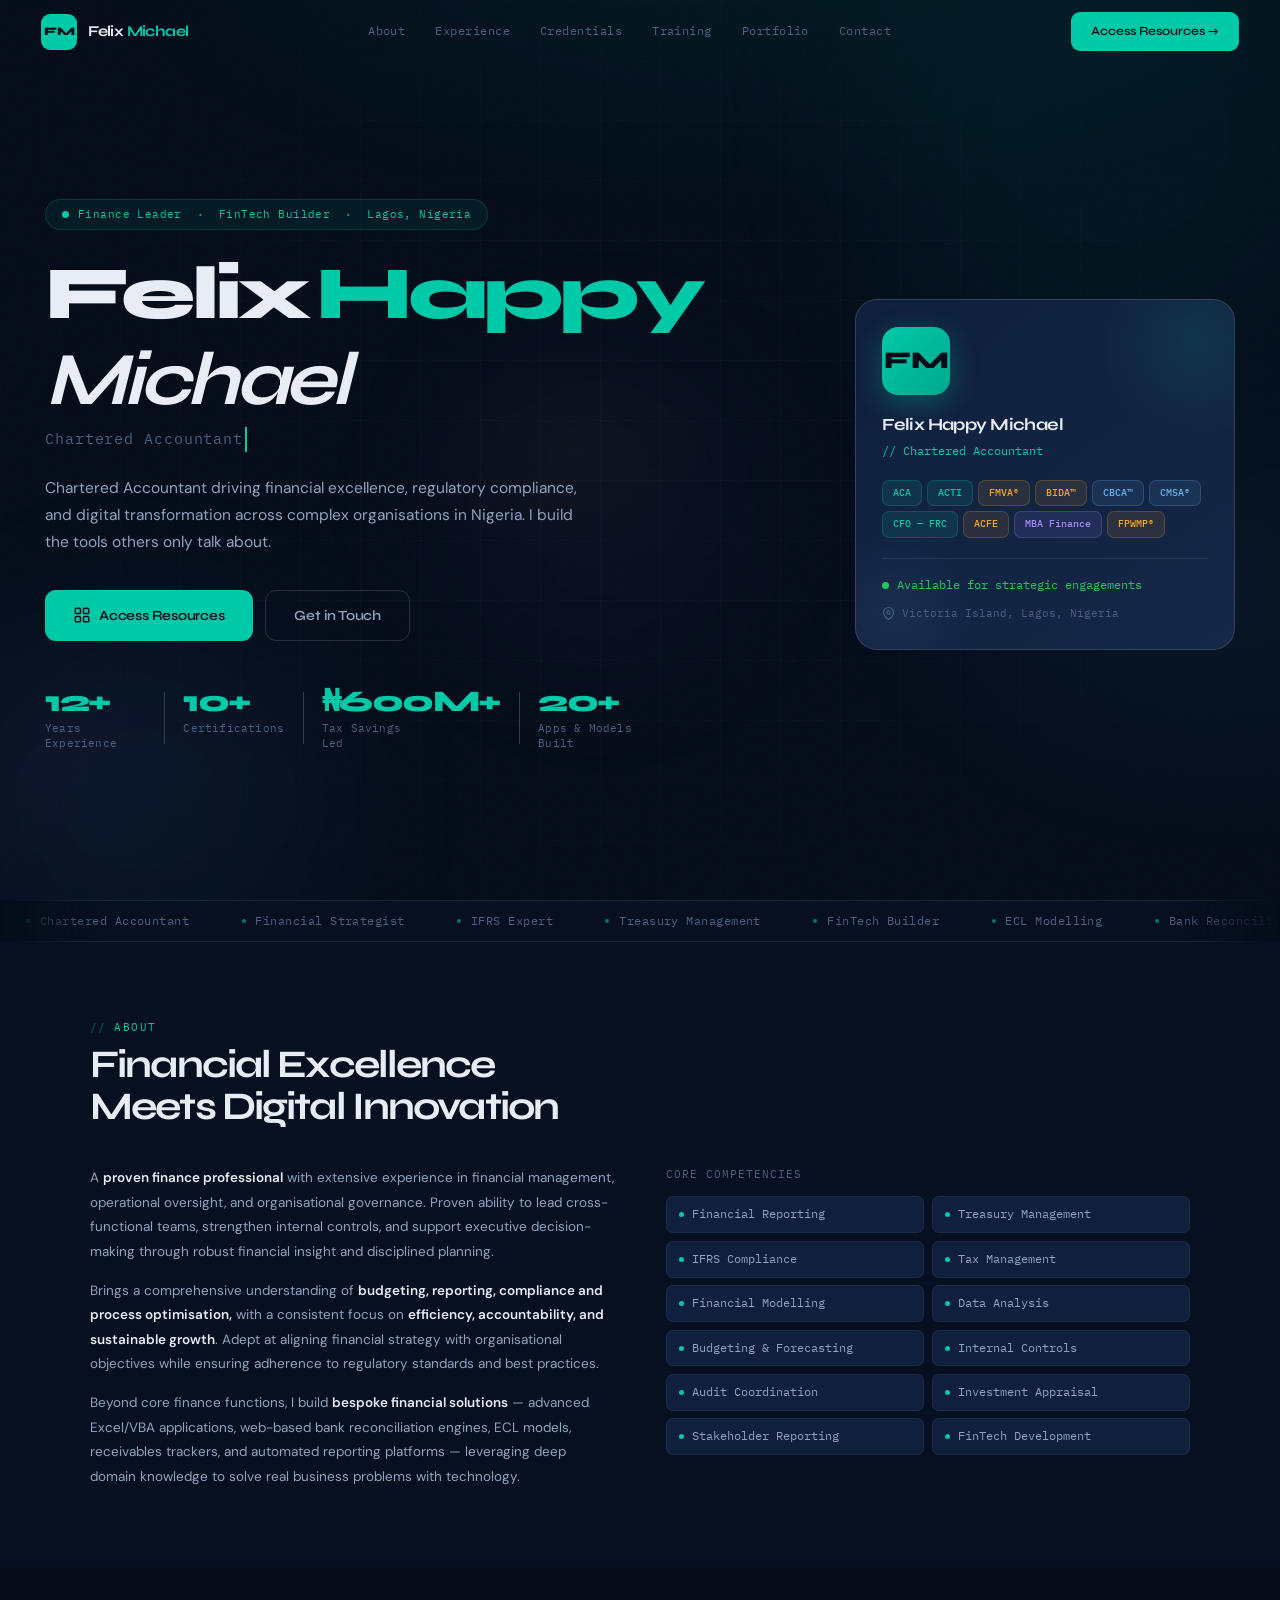
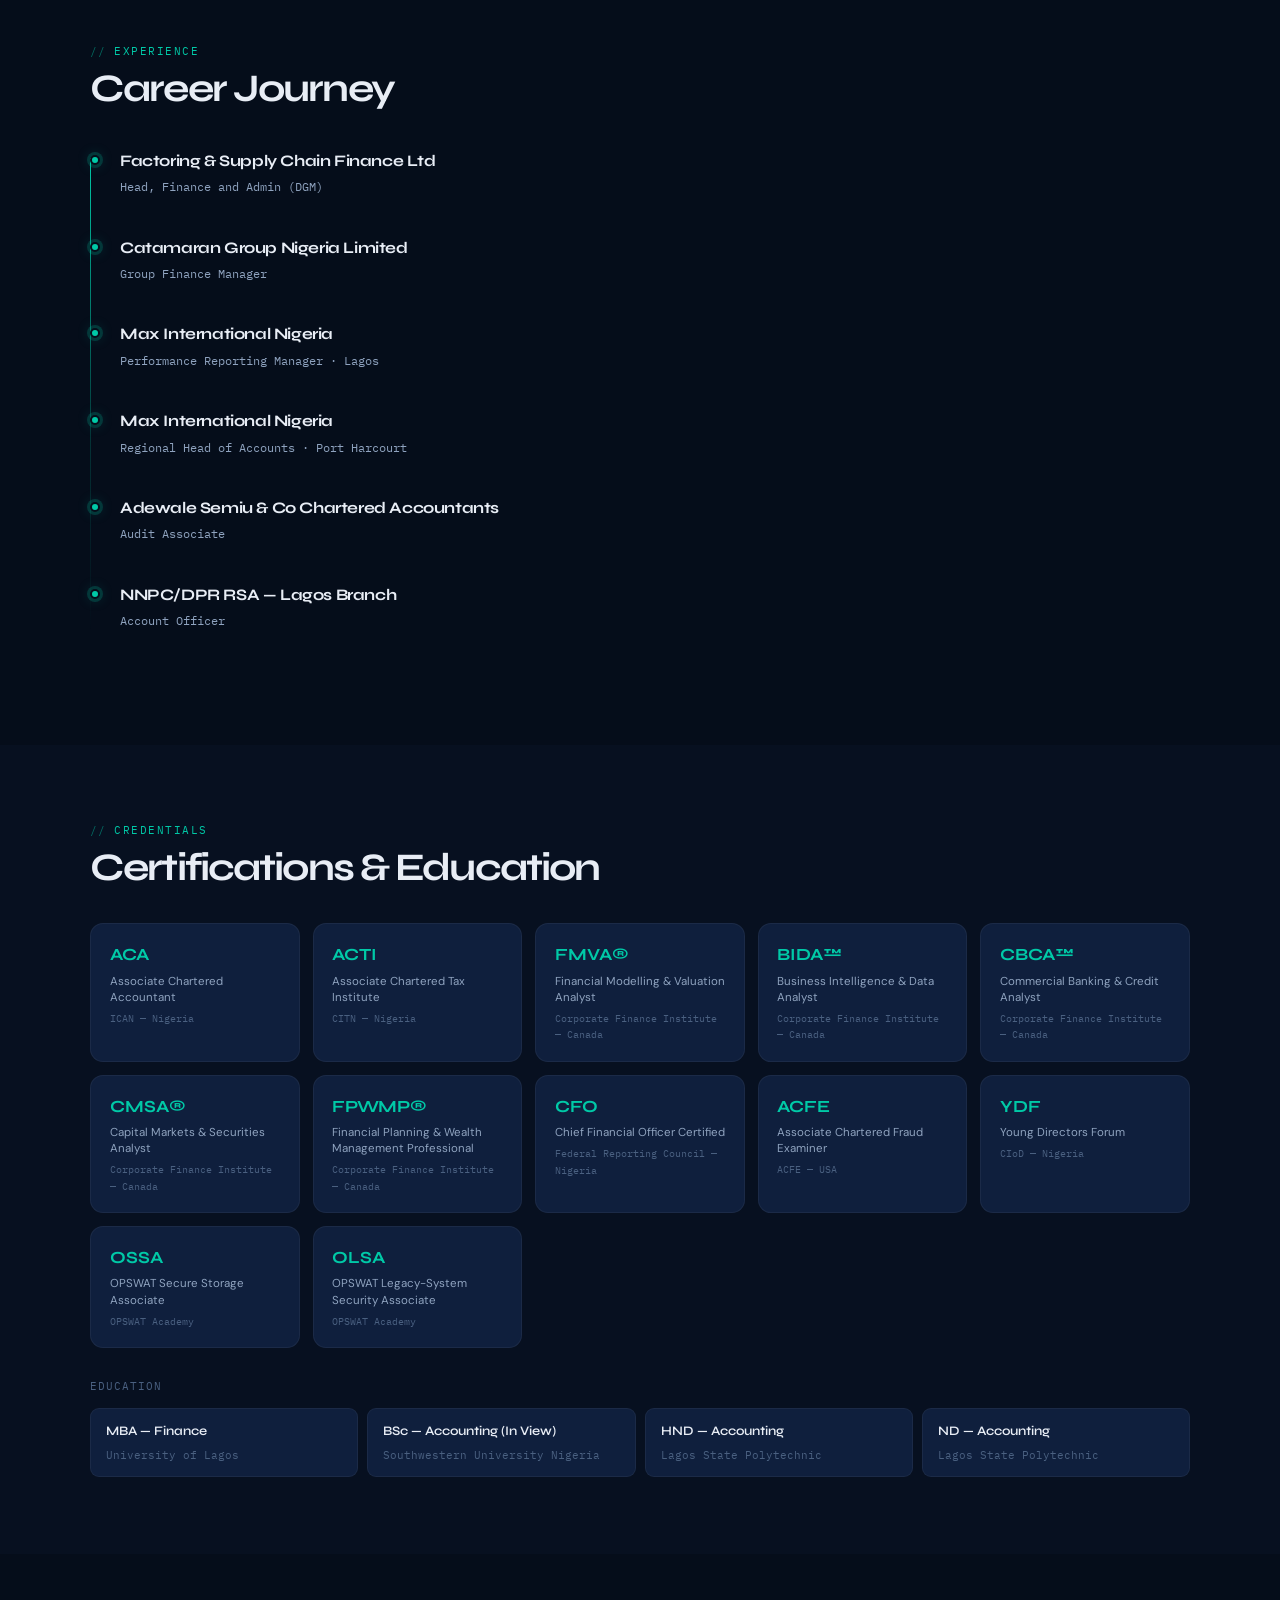
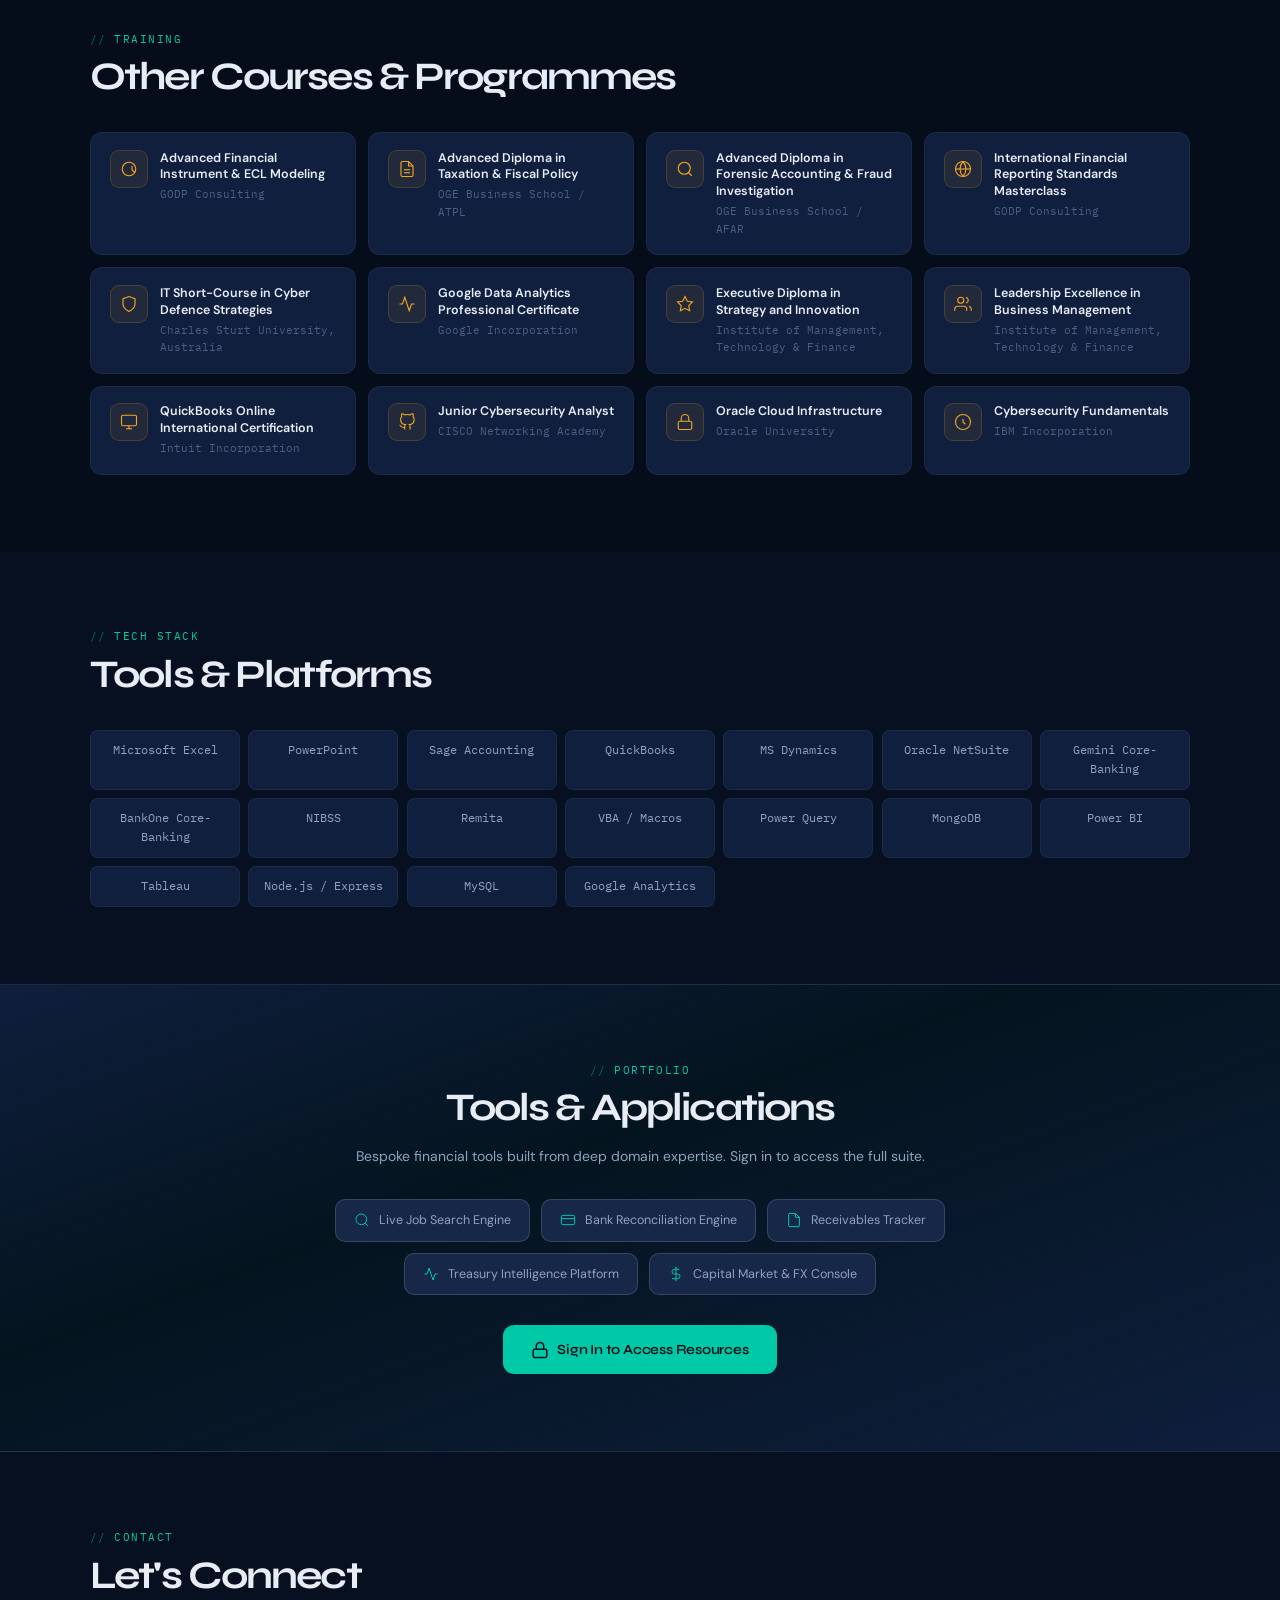
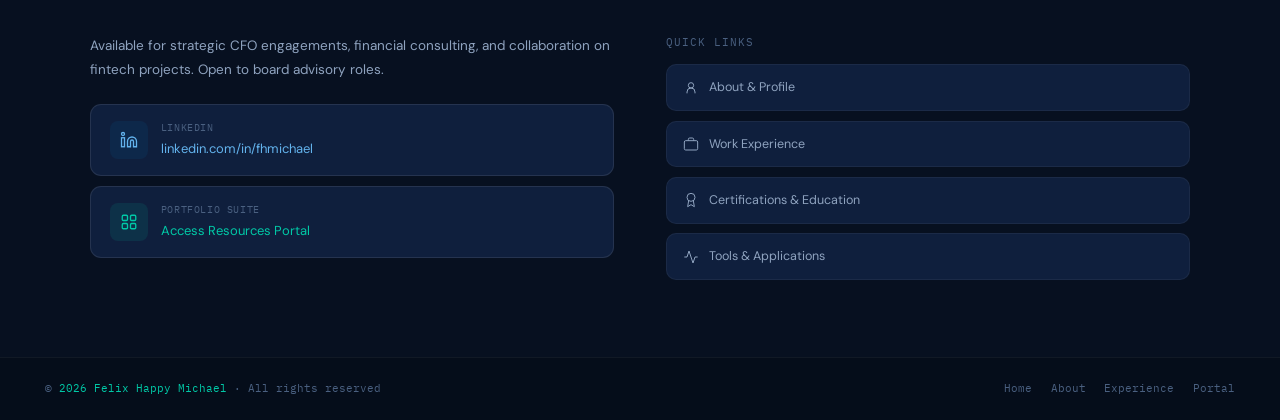
==== commit 466e10b8: "Update index.html" ====
--- a/index.html
+++ b/index.html
@@ -4,13 +4,12 @@
 <meta charset="UTF-8">
 <meta name="viewport" content="width=device-width,initial-scale=1.0">
 <title>Felix Happy Michael — ACA, FMVA | Finance Leader</title>
-<meta name="description" content="Felix Happy Michael — Chartered Accountant, Financial Strategist & FinTech Builder.">
+<meta name="description" content="Felix Happy Michael — Chartered Accountant, Financial Strategist & FinTech Builder based in Lagos, Nigeria.">
 <link rel="icon" type="image/svg+xml" href="data:image/svg+xml,<svg xmlns='http://www.w3.org/2000/svg' viewBox='0 0 32 32'><rect width='32' height='32' rx='7' fill='%2300c9a7'/><text x='50%25' y='50%25' dominant-baseline='central' text-anchor='middle' font-family='Arial' font-weight='700' font-size='12' fill='%230a1628'>FM</text></svg>">
 <link rel="preconnect" href="https://fonts.googleapis.com">
 <link rel="preconnect" href="https://fonts.gstatic.com" crossorigin>
 <link href="https://fonts.googleapis.com/css2?family=IBM+Plex+Mono:wght@400;500&family=Syne:wght@500;600;700;800&family=DM+Sans:ital,opsz,wght@0,9..40,300;0,9..40,400;0,9..40,500;0,9..40,600;1,9..40,400&display=swap" rel="stylesheet">
 <style>
-
 *,*::before,*::after{box-sizing:border-box;margin:0;padding:0}
 :root{
   --n:#050d1a;--n2:#071020;--n3:#0f1f3d;--n4:#162747;--n5:#1c3052;
@@ -26,15 +25,11 @@
 a{color:inherit;text-decoration:none}
 img{display:block;max-width:100%}
 button{cursor:pointer;border:none;background:none;font-family:inherit}
-
-
 body::before{
   content:'';position:fixed;inset:0;z-index:0;pointer-events:none;
   background-image:url("data:image/svg+xml,%3Csvg viewBox='0 0 200 200' xmlns='http://www.w3.org/2000/svg'%3E%3Cfilter id='n'%3E%3CfeTurbulence type='fractalNoise' baseFrequency='0.9' numOctaves='4' stitchTiles='stitch'/%3E%3C/filter%3E%3Crect width='100%25' height='100%25' filter='url(%23n)' opacity='0.03'/%3E%3C/svg%3E");
   opacity:.45;mix-blend-mode:overlay;
 }
-
-
 #nav{
   position:fixed;top:0;left:0;right:0;z-index:200;height:var(--nav-h);
   display:flex;align-items:center;justify-content:space-between;
@@ -65,16 +60,12 @@
 }
 .btn-nav:hover{background:var(--t2);transform:translateY(-2px);box-shadow:0 6px 24px rgba(0,201,167,.28)}
 .btn-nav:active{transform:translateY(0)}
-
-/* hamburger */
 .hamburger{display:none;flex-direction:column;gap:5px;padding:6px;border-radius:7px;cursor:pointer;transition:background .2s}
 .hamburger:hover{background:var(--b2)}
 .ham-bar{width:22px;height:2px;background:var(--tx);border-radius:2px;transition:transform .3s,opacity .3s}
 .hamburger.open .ham-bar:nth-child(1){transform:translateY(7px) rotate(45deg)}
 .hamburger.open .ham-bar:nth-child(2){opacity:0}
 .hamburger.open .ham-bar:nth-child(3){transform:translateY(-7px) rotate(-45deg)}
-
-/* mobile nav overlay */
 .mobile-nav{
   position:fixed;top:var(--nav-h);left:0;right:0;bottom:0;z-index:199;
   background:rgba(5,13,26,.97);backdrop-filter:blur(20px);-webkit-backdrop-filter:blur(20px);
@@ -84,18 +75,13 @@
 .mobile-nav.open{transform:none}
 .mobile-nav a{font-family:var(--di);font-size:clamp(1.5rem,6vw,2rem);font-weight:700;color:var(--tx2);letter-spacing:-.03em;transition:color .2s}
 .mobile-nav a:hover{color:var(--t)}
-
 @media(max-width:900px){.nav-links{display:none}}
 @media(max-width:640px){.hamburger{display:flex}.btn-nav{display:none}}
-
-
 #hero{
   min-height:100dvh;display:flex;flex-direction:column;justify-content:center;
   padding:calc(var(--nav-h) + 3rem) clamp(1.25rem,5vw,3rem) 4rem;
   position:relative;overflow:hidden;
 }
-
-/* animated mesh bg */
 .hero-mesh{
   position:absolute;inset:0;pointer-events:none;z-index:0;
   background:
@@ -104,15 +90,11 @@
     radial-gradient(ellipse 45% 45% at 5% 85%,rgba(167,139,250,.04) 0%,transparent 55%),
     radial-gradient(ellipse 30% 30% at 45% 50%,rgba(245,166,35,.03) 0%,transparent 50%);
 }
-
-/* orbiting blobs */
 .blob{position:absolute;border-radius:50%;filter:blur(80px);pointer-events:none;z-index:0;animation:orbit 18s ease-in-out infinite}
 .blob-1{width:500px;height:500px;background:rgba(0,201,167,.05);top:-120px;right:-80px;animation-delay:0s}
 .blob-2{width:400px;height:400px;background:rgba(99,179,237,.04);bottom:-100px;left:-60px;animation-delay:-6s}
 .blob-3{width:300px;height:300px;background:rgba(167,139,250,.04);top:40%;left:35%;animation-delay:-12s}
 @keyframes orbit{0%,100%{transform:translate(0,0) scale(1)}33%{transform:translate(30px,-25px) scale(1.04)}66%{transform:translate(-20px,20px) scale(.97)}}
-
-/* hero grid texture */
 .hero-grid-tex{
   position:absolute;inset:0;pointer-events:none;z-index:0;
   background-image:
@@ -122,7 +104,6 @@
   mask-image:radial-gradient(ellipse 80% 80% at 50% 50%,black 30%,transparent 80%);
   -webkit-mask-image:radial-gradient(ellipse 80% 80% at 50% 50%,black 30%,transparent 80%);
 }
-
 .hero-inner{
   max-width:1200px;margin:0 auto;width:100%;
   display:grid;grid-template-columns:1fr 380px;gap:5rem;align-items:center;
@@ -130,9 +111,7 @@
 }
 @media(max-width:1000px){.hero-inner{grid-template-columns:1fr;gap:3rem}.hero-card-wrap{display:none}}
 @media(max-width:640px){.hero-inner{gap:2rem}}
-
 .hero-content{}
-
 .hero-eyebrow{
   display:inline-flex;align-items:center;gap:9px;
   background:rgba(0,201,167,.07);border:1px solid rgba(0,201,167,.2);
@@ -142,8 +121,6 @@
 }
 .eyebrow-dot{width:7px;height:7px;border-radius:50%;background:var(--t);animation:breathe 2.2s ease-in-out infinite;flex-shrink:0}
 @keyframes breathe{0%,100%{box-shadow:0 0 0 0 rgba(0,201,167,.5),0 0 0 4px rgba(0,201,167,.1)}50%{box-shadow:0 0 0 5px rgba(0,201,167,.2),0 0 0 10px rgba(0,201,167,.04)}}
-
-/* name block */
 .hero-name-block{margin-bottom:1.5rem;opacity:0;animation:fadeUp .8s .22s cubic-bezier(.22,1,.36,1) forwards}
 .hero-name{
   font-family:var(--di);font-size:clamp(2.6rem,6.5vw,5rem);font-weight:800;
@@ -159,13 +136,11 @@
   display:flex;flex-wrap:wrap;align-items:center;gap:.5em;
 }
 .title-sep{color:var(--tx4)}
-
 .hero-desc{
   font-size:clamp(13.5px,1.6vw,15.5px);color:var(--tx2);max-width:540px;
   line-height:1.75;margin-bottom:2.25rem;
   opacity:0;animation:fadeUp .8s .34s cubic-bezier(.22,1,.36,1) forwards;
 }
-
 .hero-actions{
   display:flex;flex-wrap:wrap;gap:.85rem;margin-bottom:3rem;
   opacity:0;animation:fadeUp .8s .44s cubic-bezier(.22,1,.36,1) forwards;
@@ -183,8 +158,6 @@
 .btn-secondary{background:transparent;border:1px solid var(--b3);color:var(--tx2)}
 .btn-secondary:hover{background:var(--b2);color:var(--tx);transform:translateY(-3px)}
 .btn-icon{width:18px;height:18px;flex-shrink:0}
-
-/* stats row */
 .hero-stats{
   display:flex;flex-wrap:wrap;gap:clamp(1.5rem,3vw,2.75rem);
   opacity:0;animation:fadeUp .8s .56s cubic-bezier(.22,1,.36,1) forwards;
@@ -193,8 +166,6 @@
 .stat+.stat::before{content:'';position:absolute;left:calc(-1 * clamp(.75rem,1.5vw,1.375rem));top:10%;height:80%;width:1px;background:var(--tx4);display:block}
 .stat-val{font-family:var(--di);font-size:clamp(1.4rem,2.8vw,2rem);font-weight:800;letter-spacing:-.05em;color:var(--t);line-height:1}
 .stat-lbl{font-size:10.5px;color:var(--tx3);font-family:var(--mo);margin-top:5px;letter-spacing:.02em;line-height:1.4;max-width:100px}
-
-/* hero card */
 .hero-card-wrap{opacity:0;animation:fadeUp .9s .2s cubic-bezier(.22,1,.36,1) forwards}
 .profile-float{
   background:linear-gradient(145deg,var(--n3) 0%,var(--n4) 100%);
@@ -230,24 +201,28 @@
 .pf-divider{height:1px;background:var(--b2);margin:1.1rem 0;position:relative;z-index:1}
 .pf-avail{display:flex;align-items:center;gap:8px;font-size:11.5px;color:var(--gr);font-family:var(--mo);position:relative;z-index:1}
 .avail-dot{width:7px;height:7px;border-radius:50%;background:var(--gr);animation:breathe 2s infinite;flex-shrink:0}
-
 @keyframes fadeUp{from{opacity:0;transform:translateY(28px)}to{opacity:1;transform:none}}
-
-
 .marquee-band{
   overflow:hidden;border-top:1px solid var(--b2);border-bottom:1px solid var(--b2);
   background:var(--n2);padding:.7rem 0;position:relative;z-index:1;
-}
-.marquee-track{display:flex;width:max-content;animation:marqMove 28s linear infinite}
-.marquee-track:hover{animation-play-state:paused}
+  mask-image:linear-gradient(to right,transparent 0%,black 8%,black 92%,transparent 100%);
+  -webkit-mask-image:linear-gradient(to right,transparent 0%,black 8%,black 92%,transparent 100%);
+}
+.marquee-inner{
+  display:flex;width:max-content;
+  animation:marqScroll 80s linear infinite;
+}
+.marquee-inner:hover{animation-play-state:paused}
+.mset{display:flex;flex-shrink:0}
 .mitem{
-  display:flex;align-items:center;gap:.6rem;padding:0 2rem;white-space:nowrap;
-  font-family:var(--mo);font-size:11.5px;color:var(--tx3);letter-spacing:.03em;
-}
-.mitem-dot{width:4px;height:4px;border-radius:50%;background:var(--t);opacity:.6}
-@keyframes marqMove{from{transform:translateX(0)}to{transform:translateX(-50%)}}
-
-
+  display:flex;align-items:center;gap:.65rem;padding:0 1.75rem;white-space:nowrap;
+  font-family:var(--mo);font-size:11.5px;color:var(--tx3);letter-spacing:.04em;
+}
+.mitem-dot{width:4px;height:4px;border-radius:50%;background:var(--t);opacity:.55;flex-shrink:0}
+@keyframes marqScroll{
+  0%{transform:translateX(0)}
+  100%{transform:translateX(-50%)}
+}
 section{padding:clamp(3.5rem,6vw,6rem) clamp(1.25rem,5vw,3rem);position:relative;z-index:1}
 .section-inner{max-width:1100px;margin:0 auto;width:100%}
 .s-label{
@@ -257,8 +232,6 @@
 .s-label::before{content:'//';opacity:.5}
 .s-title{font-family:var(--di);font-size:clamp(1.8rem,3.5vw,2.6rem);font-weight:700;letter-spacing:-.048em;line-height:1.08;margin-bottom:1rem}
 .s-sub{font-size:14px;color:var(--tx2);max-width:540px;line-height:1.7}
-
-
 #about{background:var(--n2)}
 .about-grid{display:grid;grid-template-columns:1fr 1fr;gap:clamp(2rem,4vw,3.5rem);align-items:start;margin-top:2.5rem}
 @media(max-width:720px){.about-grid{grid-template-columns:1fr}}
@@ -274,8 +247,6 @@
 }
 .sk:hover{border-color:rgba(0,201,167,.3);color:var(--t);background:rgba(0,201,167,.04);transform:translateX(3px)}
 .sk-dot{width:5px;height:5px;border-radius:50%;background:var(--t);flex-shrink:0}
-
-
 .tl{position:relative;padding-left:2rem;margin-top:2.5rem}
 .tl::before{content:'';position:absolute;left:0;top:10px;bottom:0;width:1px;background:linear-gradient(to bottom,var(--t) 0%,rgba(0,201,167,.2) 60%,transparent 100%)}
 .tl-item{position:relative;margin-bottom:2.5rem;opacity:0;transform:translateX(-15px);transition:opacity .5s,transform .5s}
@@ -290,12 +261,6 @@
 .tl-company{font-family:var(--di);font-size:clamp(14px,1.6vw,16px);font-weight:700;letter-spacing:-.025em;margin-bottom:3px}
 .tl-meta{display:flex;flex-wrap:wrap;align-items:center;gap:.6rem;margin-bottom:.6rem}
 .tl-role{font-size:12px;color:var(--tx2);font-family:var(--mo)}
-.tl-badge{font-size:10px;font-family:var(--mo);color:var(--t);background:rgba(0,201,167,.08);border:1px solid rgba(0,201,167,.18);padding:2px 9px;border-radius:20px;white-space:nowrap}
-.tl-pts{list-style:none;display:flex;flex-direction:column;gap:4px}
-.tl-pts li{font-size:12.5px;color:var(--tx3);padding-left:1.1rem;position:relative;line-height:1.6}
-.tl-pts li::before{content:'→';position:absolute;left:0;color:rgba(0,201,167,.5);font-size:9px;top:4px}
-
-
 #certifications{background:var(--n2)}
 .certs-grid{display:grid;grid-template-columns:repeat(auto-fill,minmax(200px,1fr));gap:.85rem;margin-top:2.25rem}
 .cert-card{
@@ -313,8 +278,6 @@
 .cert-abbr{font-family:var(--di);font-size:17px;font-weight:700;color:var(--t);margin-bottom:4px;position:relative;z-index:1}
 .cert-name{font-size:11.5px;color:var(--tx2);line-height:1.4;margin-bottom:5px;position:relative;z-index:1}
 .cert-body{font-size:10px;font-family:var(--mo);color:var(--tx3);position:relative;z-index:1}
-
-/* Education */
 .edu-grid{display:grid;grid-template-columns:repeat(auto-fill,minmax(230px,1fr));gap:.6rem;margin-top:.85rem}
 .edu-item{
   background:var(--n3);border:1px solid var(--b);border-radius:9px;
@@ -323,8 +286,6 @@
 .edu-item:hover{border-color:rgba(99,179,237,.3);transform:translateX(3px)}
 .edu-deg{font-size:13px;font-family:var(--di);font-weight:600;color:var(--tx)}
 .edu-inst{font-size:11px;font-family:var(--mo);color:var(--tx3)}
-
-
 #courses{background:var(--n)}
 .courses-grid{display:grid;grid-template-columns:repeat(auto-fill,minmax(260px,1fr));gap:.8rem;margin-top:2.25rem}
 .course-card{
@@ -341,8 +302,6 @@
 .course-ic svg{width:18px;height:18px;color:var(--am);stroke:var(--am)}
 .course-ttl{font-size:12.5px;font-weight:600;color:var(--tx);line-height:1.35;margin-bottom:3px}
 .course-org{font-size:10.5px;font-family:var(--mo);color:var(--tx3)}
-
-
 #tools{background:var(--n2)}
 .tools-grid{display:grid;grid-template-columns:repeat(auto-fill,minmax(145px,1fr));gap:.55rem;margin-top:2.25rem}
 .tool-pill{
@@ -351,8 +310,6 @@
   text-align:center;transition:all .22s;cursor:default;
 }
 .tool-pill:hover{border-color:rgba(0,201,167,.3);color:var(--t);transform:translateY(-2px)}
-
-
 #portfolio{
   background:linear-gradient(160deg,var(--n3) 0%,rgba(0,201,167,.04) 40%,var(--n3) 100%);
   border-top:1px solid var(--b2);border-bottom:1px solid var(--b2);
@@ -367,8 +324,6 @@
 .app-chip svg{width:16px;height:16px;flex-shrink:0;stroke:var(--t)}
 .app-chip:hover{border-color:var(--t);color:var(--t);transform:translateY(-3px)}
 .port-sub{font-size:14px;color:var(--tx2);line-height:1.75;margin-bottom:0}
-
-
 #contact{background:var(--n2)}
 .contact-grid{display:grid;grid-template-columns:1fr 1fr;gap:clamp(2rem,4vw,3.5rem);margin-top:2.5rem;align-items:start}
 @media(max-width:720px){.contact-grid{grid-template-columns:1fr}}
@@ -391,8 +346,6 @@
 }
 .c-link:hover{border-color:var(--t);color:var(--t);transform:translateX(5px)}
 .c-link svg{width:16px;height:16px;flex-shrink:0;stroke:currentColor}
-
-
 footer{
   padding:1.5rem clamp(1.25rem,5vw,3rem);
   border-top:1px solid var(--b);
@@ -404,17 +357,12 @@
 .footer-links{display:flex;flex-wrap:wrap;gap:1.25rem}
 .footer-links a{font-size:10.5px;font-family:var(--mo);color:var(--tx3);transition:color .2s}
 .footer-links a:hover{color:var(--t)}
-
-
 .reveal{opacity:0;transform:translateY(24px);transition:opacity .65s cubic-bezier(.22,1,.36,1),transform .65s cubic-bezier(.22,1,.36,1)}
 .reveal.vis{opacity:1;transform:none}
 .reveal-d1{transition-delay:.1s}
 .reveal-d2{transition-delay:.2s}
 .reveal-d3{transition-delay:.3s}
-
 #typed-role{border-right:2px solid var(--t);padding-right:2px;white-space:nowrap;overflow:hidden;display:inline}
-
-
 #btt{
   position:fixed;bottom:1.75rem;right:1.75rem;z-index:150;
   width:42px;height:42px;border-radius:11px;
@@ -425,20 +373,12 @@
 #btt.show{opacity:1;pointer-events:auto}
 #btt:hover{background:var(--t);color:var(--n);border-color:var(--t);transform:translateY(-3px)}
 #btt svg{width:18px;height:18px}
-
-
 ::-webkit-scrollbar{width:6px}
 ::-webkit-scrollbar-track{background:var(--n)}
 ::-webkit-scrollbar-thumb{background:var(--n4);border-radius:6px}
 ::-webkit-scrollbar-thumb:hover{background:var(--t2)}
-
-
 :focus-visible{outline:2px solid var(--t);outline-offset:3px;border-radius:4px}
-
-
 ::selection{background:rgba(0,201,167,.25);color:var(--tx)}
-
-
 @media(prefers-reduced-motion:reduce){
   *{animation-duration:.01ms!important;transition-duration:.01ms!important}
 }
@@ -446,7 +386,6 @@
 </head>
 <body>
 
-<!-- ── NAVIGATION ── -->
 <nav id="nav">
   <a class="nav-brand" href="#">
     <div class="nav-mark">FM</div>
@@ -468,7 +407,6 @@
   </button>
 </nav>
 
-<!-- mobile nav -->
 <nav class="mobile-nav" id="mobile-nav">
   <a href="#about">About</a>
   <a href="#experience">Experience</a>
@@ -478,7 +416,6 @@
   <a href="portal/" style="color:var(--t)">Access Resources →</a>
 </nav>
 
-<!-- ── HERO ── -->
 <section id="hero">
   <div class="hero-mesh"></div>
   <div class="hero-grid-tex"></div>
@@ -490,7 +427,7 @@
     <div class="hero-content">
       <div class="hero-eyebrow">
         <span class="eyebrow-dot"></span>
-        Finance Leader &nbsp;·&nbsp; FinTech Builder.
+        Finance Leader &nbsp;·&nbsp; FinTech Builder &nbsp;·&nbsp; Lagos, Nigeria
       </div>
 
       <div class="hero-name-block">
@@ -505,7 +442,7 @@
       </div>
 
       <p class="hero-desc">
-        Chartered Accountant driving financial excellence, regulatory compliance, and digital transformation across complex organisations. I build the tools others only talk about.
+        Chartered Accountant driving financial excellence, regulatory compliance, and digital transformation across complex organisations in Nigeria. I build the tools others only talk about.
       </p>
 
       <div class="hero-actions">
@@ -547,20 +484,55 @@
         <div style="height:.65rem"></div>
         <div class="pf-loc">
           <svg width="13" height="13" viewBox="0 0 24 24" fill="none" stroke="currentColor" stroke-width="2"><path d="M21 10c0 7-9 13-9 13s-9-6-9-13a9 9 0 0 1 18 0z"/><circle cx="12" cy="10" r="3"/></svg>
-          Contact via the chatbot
+          Victoria Island, Lagos, Nigeria
         </div>
       </div>
     </div>
   </div>
 </section>
 
-
 <div class="marquee-band" aria-hidden="true">
-  <div class="marquee-track" id="marquee-track">
-    <!-- items injected by JS -->
+  <div class="marquee-inner">
+    <div class="mset">
+      <div class="mitem"><span class="mitem-dot"></span>Chartered Accountant</div>
+      <div class="mitem"><span class="mitem-dot"></span>Financial Strategist</div>
+      <div class="mitem"><span class="mitem-dot"></span>IFRS Expert</div>
+      <div class="mitem"><span class="mitem-dot"></span>Treasury Management</div>
+      <div class="mitem"><span class="mitem-dot"></span>FinTech Builder</div>
+      <div class="mitem"><span class="mitem-dot"></span>ECL Modelling</div>
+      <div class="mitem"><span class="mitem-dot"></span>Bank Reconciliation</div>
+      <div class="mitem"><span class="mitem-dot"></span>FMVA® Certified</div>
+      <div class="mitem"><span class="mitem-dot"></span>CBN Compliance</div>
+      <div class="mitem"><span class="mitem-dot"></span>Tax Optimisation</div>
+      <div class="mitem"><span class="mitem-dot"></span>Investment Appraisal</div>
+      <div class="mitem"><span class="mitem-dot"></span>VBA &amp; Excel Expert</div>
+      <div class="mitem"><span class="mitem-dot"></span>Web App Developer</div>
+      <div class="mitem"><span class="mitem-dot"></span>Receivables Management</div>
+      <div class="mitem"><span class="mitem-dot"></span>ERM Oversight</div>
+      <div class="mitem"><span class="mitem-dot"></span>CFO — FRC Certified</div>
+      <div class="mitem"><span class="mitem-dot"></span>Lagos, Nigeria</div>
+    </div>
+    <div class="mset" aria-hidden="true">
+      <div class="mitem"><span class="mitem-dot"></span>Chartered Accountant</div>
+      <div class="mitem"><span class="mitem-dot"></span>Financial Strategist</div>
+      <div class="mitem"><span class="mitem-dot"></span>IFRS Expert</div>
+      <div class="mitem"><span class="mitem-dot"></span>Treasury Management</div>
+      <div class="mitem"><span class="mitem-dot"></span>FinTech Builder</div>
+      <div class="mitem"><span class="mitem-dot"></span>ECL Modelling</div>
+      <div class="mitem"><span class="mitem-dot"></span>Bank Reconciliation</div>
+      <div class="mitem"><span class="mitem-dot"></span>FMVA® Certified</div>
+      <div class="mitem"><span class="mitem-dot"></span>CBN Compliance</div>
+      <div class="mitem"><span class="mitem-dot"></span>Tax Optimisation</div>
+      <div class="mitem"><span class="mitem-dot"></span>Investment Appraisal</div>
+      <div class="mitem"><span class="mitem-dot"></span>VBA &amp; Excel Expert</div>
+      <div class="mitem"><span class="mitem-dot"></span>Web App Developer</div>
+      <div class="mitem"><span class="mitem-dot"></span>Receivables Management</div>
+      <div class="mitem"><span class="mitem-dot"></span>ERM Oversight</div>
+      <div class="mitem"><span class="mitem-dot"></span>CFO — FRC Certified</div>
+      <div class="mitem"><span class="mitem-dot"></span>Lagos, Nigeria</div>
+    </div>
   </div>
 </div>
-
 
 <section id="about">
   <div class="section-inner">
@@ -593,7 +565,6 @@
   </div>
 </section>
 
-
 <section id="experience">
   <div class="section-inner">
     <div class="s-label reveal">Experience</div>
@@ -604,7 +575,6 @@
         <div class="tl-company">Factoring &amp; Supply Chain Finance Ltd</div>
         <div class="tl-meta">
           <div class="tl-role">Head, Finance and Admin (DGM)</div>
-          <span class="tl-badge">Pan-African Capital Holdings Subsidiary</span>
         </div>
       </div>
       <div class="tl-item">
@@ -637,7 +607,6 @@
     </div>
   </div>
 </section>
-
 
 <section id="certifications">
   <div class="section-inner">
@@ -661,7 +630,7 @@
       <div class="skills-label">Education</div>
       <div class="edu-grid">
         <div class="edu-item"><div class="edu-deg">MBA — Finance</div><div class="edu-inst">University of Lagos</div></div>
-        <div class="edu-item"><div class="edu-deg">BSc — Accounting (In View)</div><div class="edu-inst">Southwestern University</div></div>
+        <div class="edu-item"><div class="edu-deg">BSc — Accounting (In View)</div><div class="edu-inst">Southwestern University Nigeria</div></div>
         <div class="edu-item"><div class="edu-deg">HND — Accounting</div><div class="edu-inst">Lagos State Polytechnic</div></div>
         <div class="edu-item"><div class="edu-deg">ND — Accounting</div><div class="edu-inst">Lagos State Polytechnic</div></div>
       </div>
@@ -669,7 +638,6 @@
   </div>
 </section>
 
-<!-- ── COURSES ── -->
 <section id="courses">
   <div class="section-inner">
     <div class="s-label reveal">Training</div>
@@ -691,7 +659,6 @@
   </div>
 </section>
 
-<!-- ── TOOLS ── -->
 <section id="tools">
   <div class="section-inner">
     <div class="s-label reveal">Tech Stack</div>
@@ -719,7 +686,6 @@
   </div>
 </section>
 
-<!-- ── PORTFOLIO ── -->
 <section id="portfolio">
   <div class="section-inner">
     <div class="port-inner">
@@ -756,7 +722,6 @@
   </div>
 </section>
 
-<!-- ── CONTACT ── -->
 <section id="contact">
   <div class="section-inner">
     <div class="s-label reveal">Contact</div>
@@ -810,7 +775,6 @@
   </div>
 </section>
 
-<!-- ── FOOTER ── -->
 <footer>
   <div class="footer-copy">&copy; <span id="yr"></span> <span>Felix Happy Michael</span> · All rights reserved</div>
   <div class="footer-links">
@@ -821,16 +785,13 @@
   </div>
 </footer>
 
-<!-- Back to Top -->
 <button id="btt" aria-label="Back to top">
   <svg viewBox="0 0 24 24" fill="none" stroke="currentColor" stroke-width="2"><polyline points="18 15 12 9 6 15"/></svg>
 </button>
 
 <script>
-// ── YEAR ──
 document.getElementById('yr').textContent = new Date().getFullYear();
 
-// ── HAMBURGER ──
 const ham = document.getElementById('ham');
 const mobileNav = document.getElementById('mobile-nav');
 ham.addEventListener('click', () => {
@@ -846,7 +807,6 @@
   });
 });
 
-// ── NAV SCROLL ──
 const nav = document.getElementById('nav');
 const btt = document.getElementById('btt');
 window.addEventListener('scroll', () => {
@@ -856,13 +816,11 @@
 }, {passive: true});
 btt.addEventListener('click', () => window.scrollTo({top:0, behavior:'smooth'}));
 
-// ── REVEAL OBSERVER ──
 const revObs = new IntersectionObserver((entries) => {
   entries.forEach(e => { if(e.isIntersecting) { e.target.classList.add('vis'); revObs.unobserve(e.target); }});
 }, {threshold: 0.1, rootMargin: '0px 0px -40px 0px'});
 document.querySelectorAll('.reveal').forEach(el => revObs.observe(el));
 
-// ── TIMELINE OBSERVER ──
 const tlObs = new IntersectionObserver((entries) => {
   entries.forEach(e => { if(e.isIntersecting) { e.target.classList.add('vis'); tlObs.unobserve(e.target); }});
 }, {threshold: 0.15});
@@ -871,7 +829,6 @@
   tlObs.observe(el);
 });
 
-// ── TYPEWRITER ──
 const roles = [
   'Chartered Accountant',
   'Financial Strategist',
@@ -898,25 +855,6 @@
 }
 setTimeout(type, 900);
 
-// ── MARQUEE CONTENT ──
-const marqueeItems = [
-  'Chartered Accountant', 'Financial Strategist', 'IFRS Expert',
-  'Treasury Management', 'FinTech Builder', 'ECL Modelling',
-  'Bank Reconciliation', 'FMVA® Certified', 'CBN Compliance',
-  'Tax Optimisation', 'Investment Appraisal', 'VBA & Excel Expert',
-  'Web App Developer', 'Receivables Management', 'ERM Oversight',
-  'CFO — FRC Certified'.
-];
-const track = document.getElementById('marquee-track');
-// Duplicate for seamless loop
-[...marqueeItems, ...marqueeItems].forEach(item => {
-  const div = document.createElement('div');
-  div.className = 'mitem';
-  div.innerHTML = `<span class="mitem-dot"></span>${item}`;
-  track.appendChild(div);
-});
-
-// ── COUNTER ANIMATION ──
 function animateCounter(el) {
   const target = parseInt(el.dataset.count, 10);
   const prefix = el.dataset.prefix || '';
@@ -940,7 +878,6 @@
 }, {threshold: 0.5});
 counterObs.observe(document.querySelector('.hero-stats'));
 
-// ── CERT CARD SPOTLIGHT ──
 document.querySelectorAll('.cert-card').forEach(card => {
   card.addEventListener('mousemove', e => {
     const r = card.getBoundingClientRect();
@@ -949,7 +886,6 @@
   });
 });
 
-// ── MAGNETIC HERO CTA (desktop only) ──
 if (window.matchMedia('(hover:hover) and (pointer:fine)').matches) {
   const magBtn = document.getElementById('hero-cta');
   magBtn.addEventListener('mousemove', e => {
@@ -963,7 +899,6 @@
   });
 }
 
-// ── PROFILE FLOAT TILT (desktop) ──
 const pfloat = document.getElementById('profile-float');
 if (pfloat && window.matchMedia('(hover:hover) and (pointer:fine)').matches) {
   pfloat.addEventListener('mousemove', e => {
@@ -982,7 +917,6 @@
 }
 </script>
 
-<!-- Brevo Conversations -->
 <script>
 (function(d,w,c){
   w.BrevoConversationsID='6a16a206fe7245e5520c2ebe';
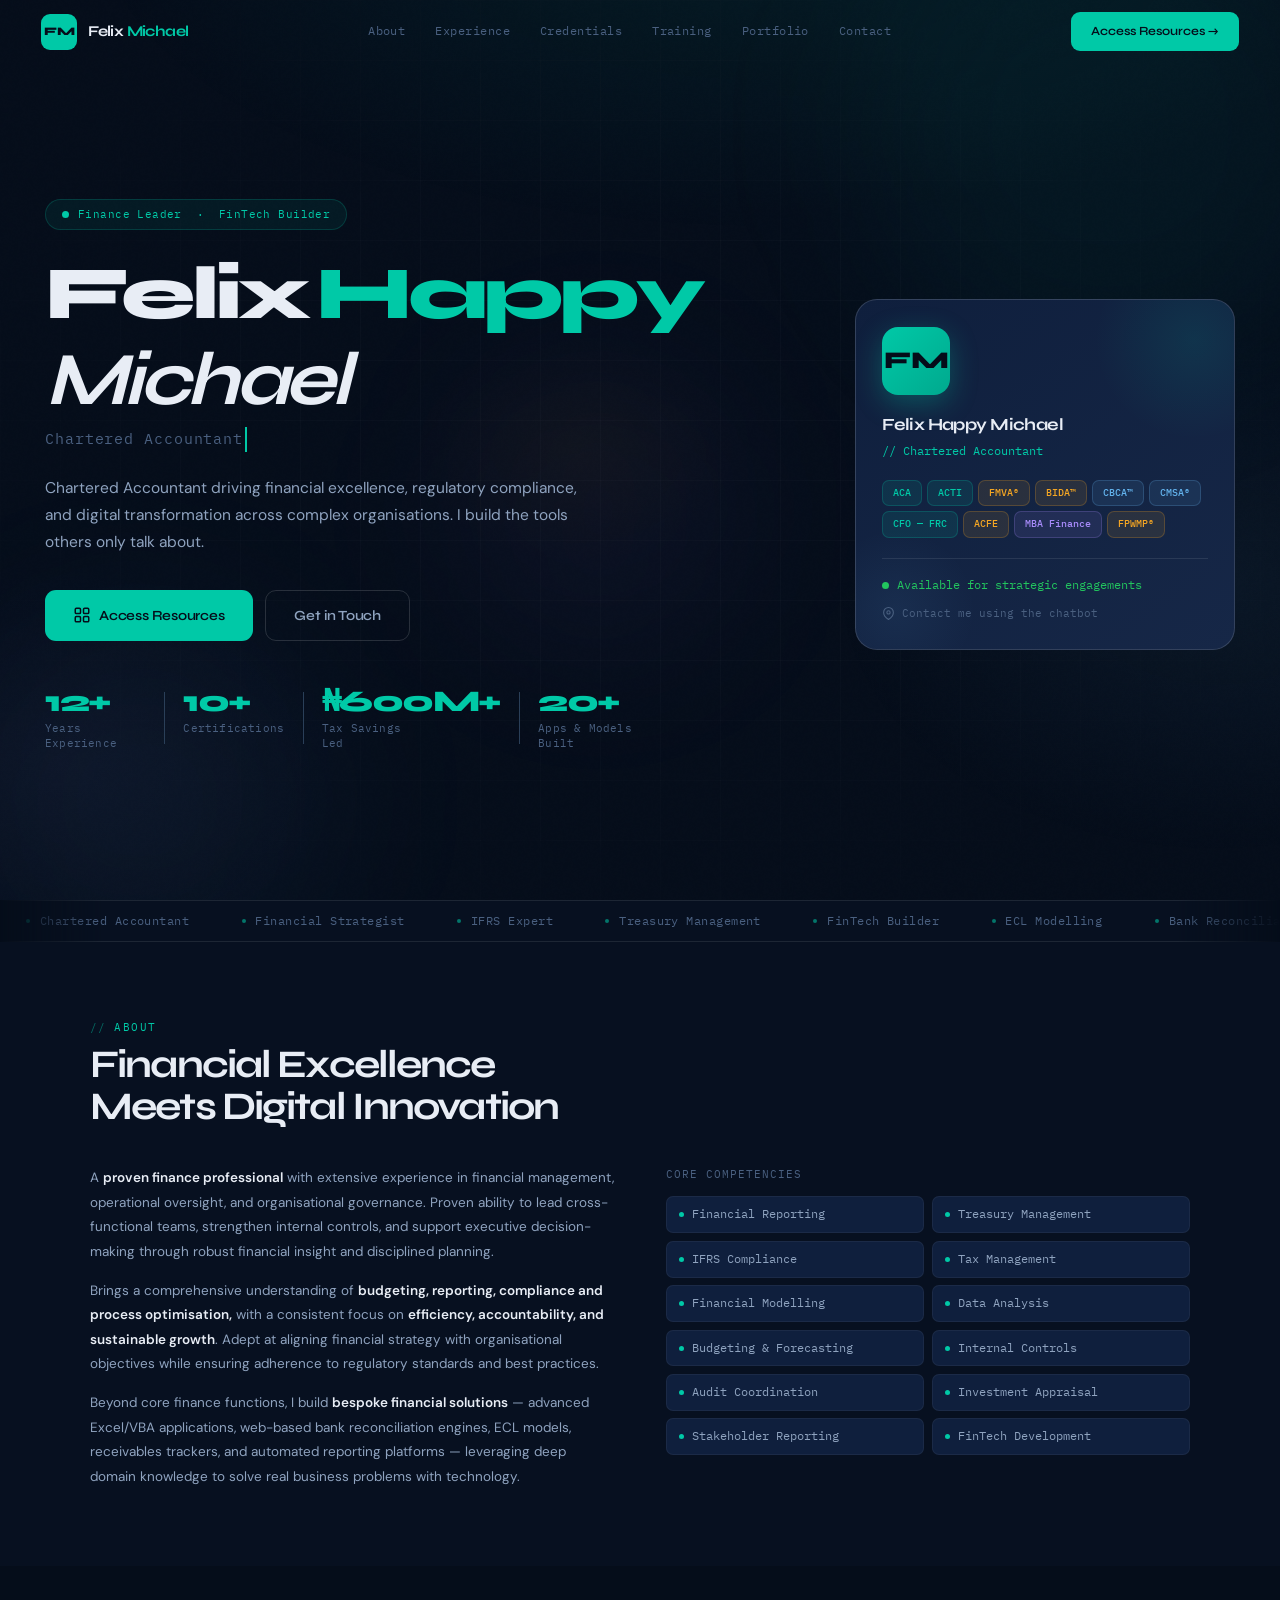
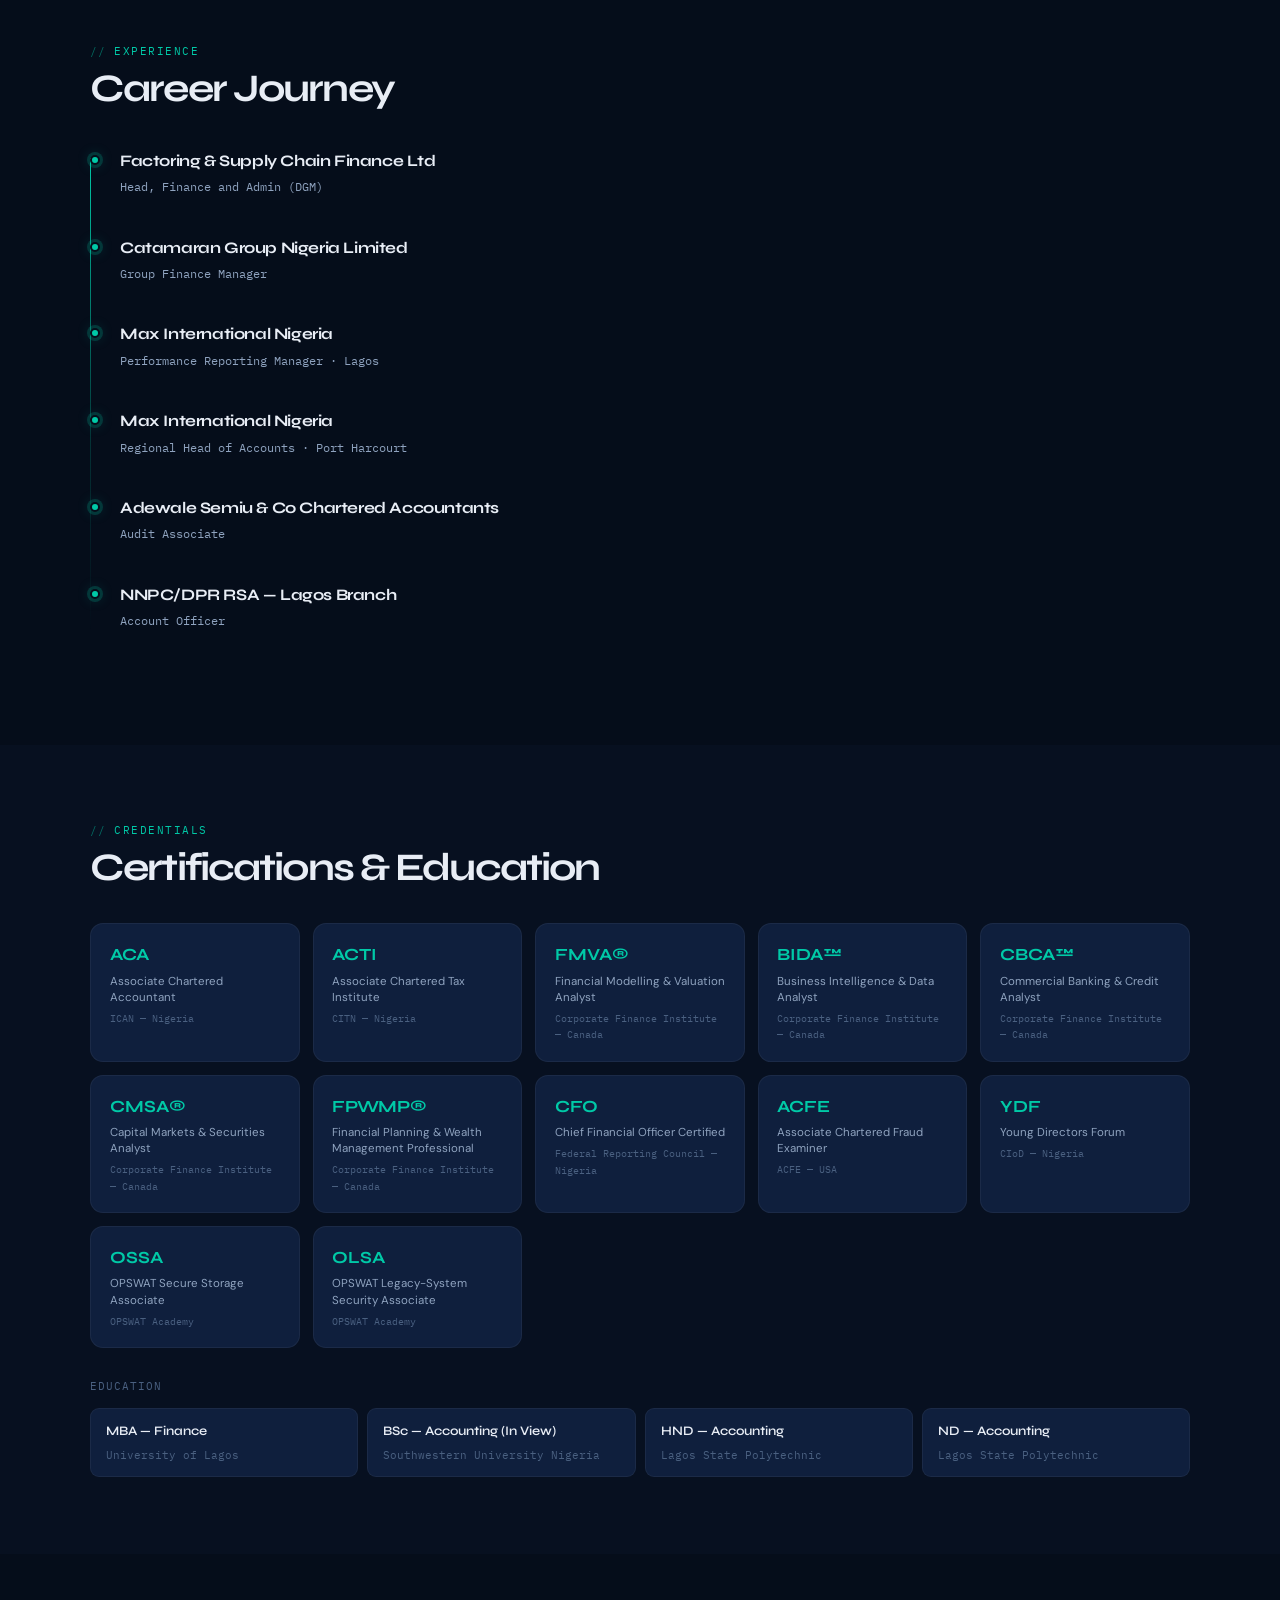
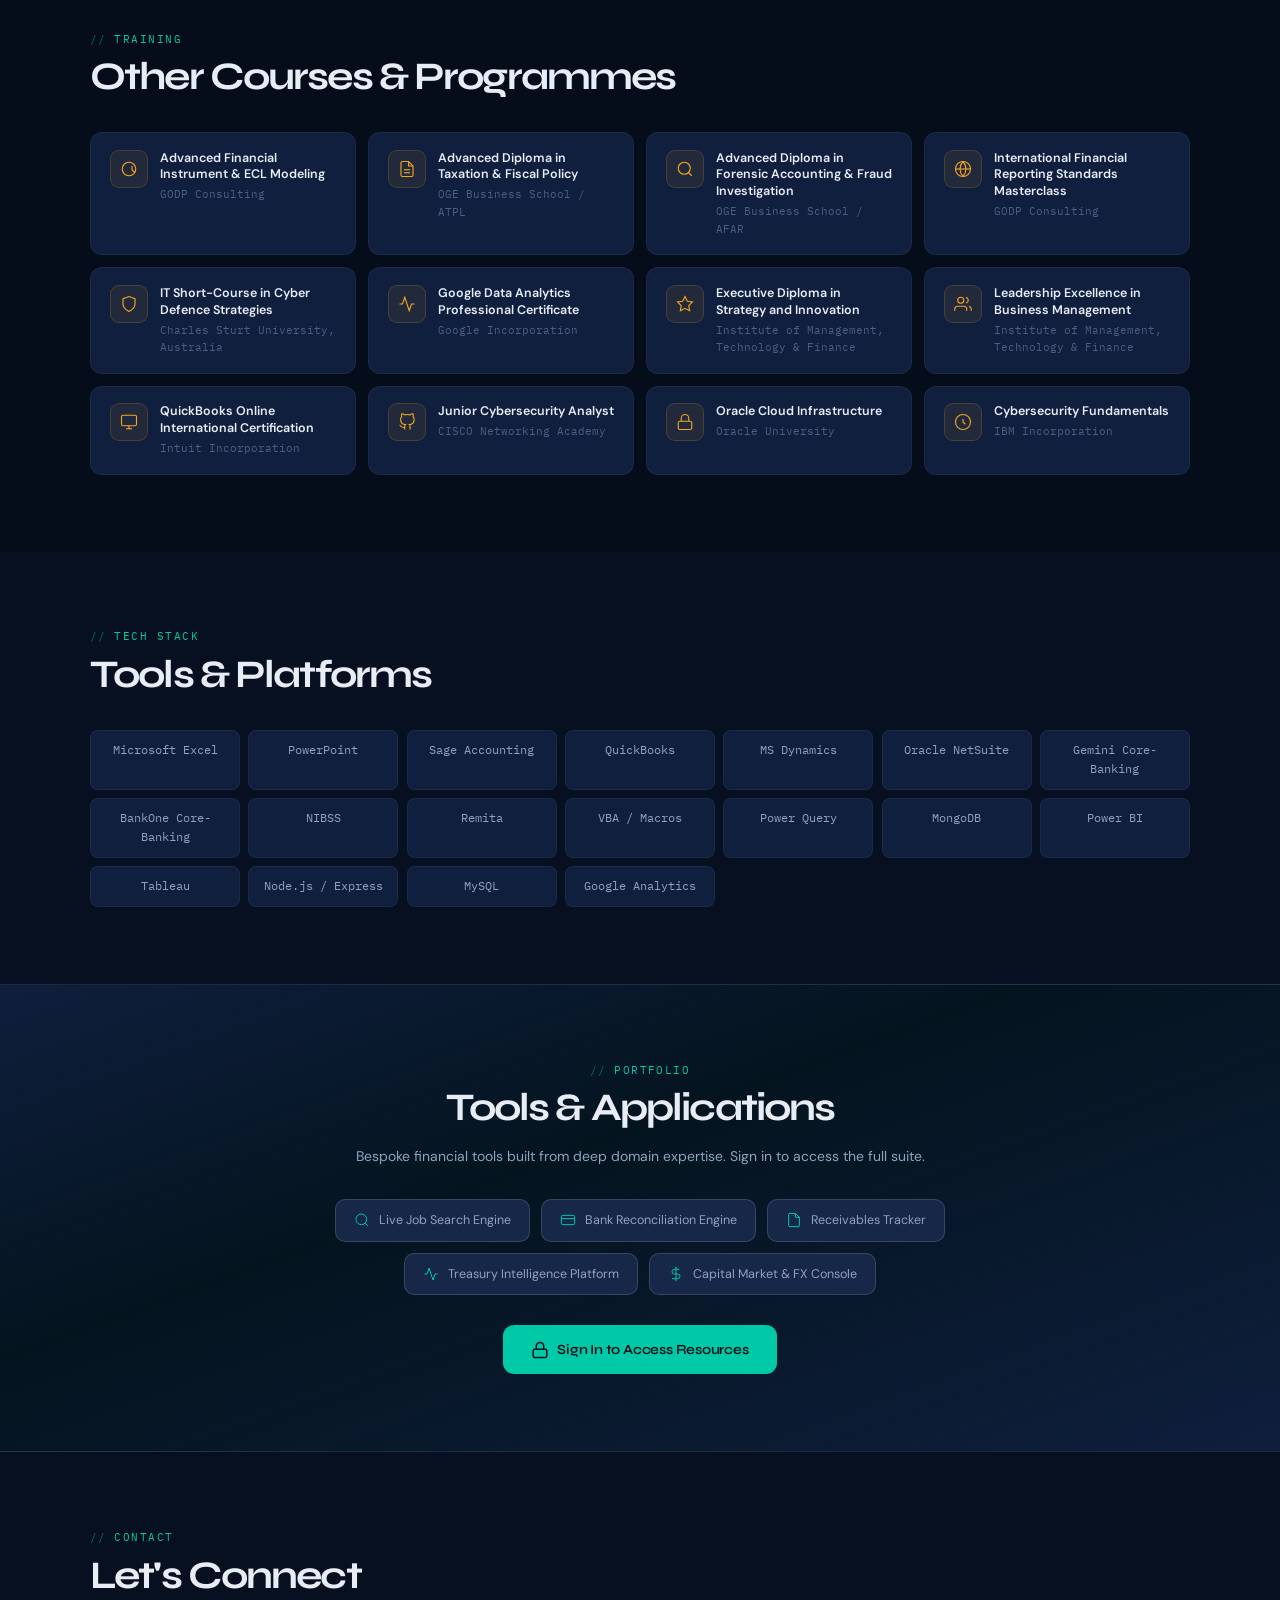
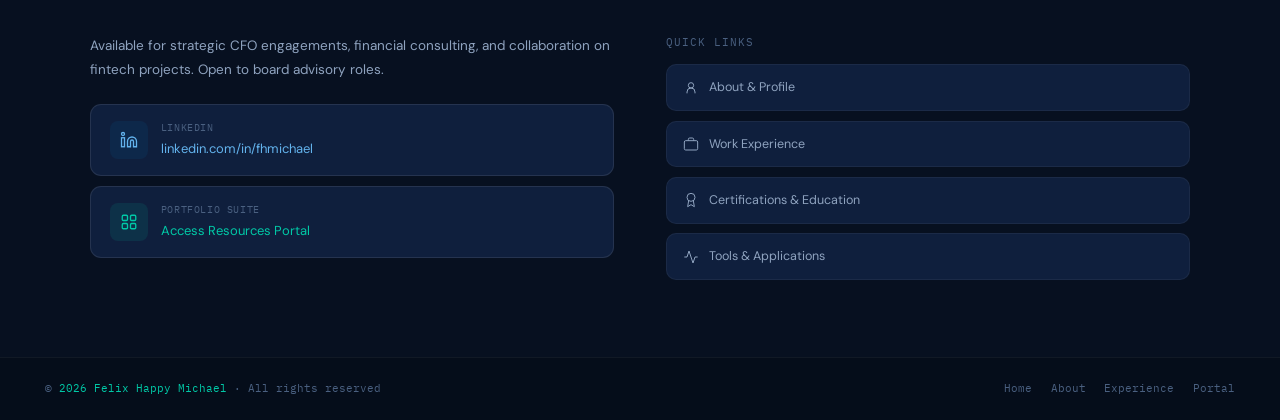
==== commit cb28b00a: "Update meta description and remove location details Removed location reference from hero section and" ====
--- a/index.html
+++ b/index.html
@@ -4,7 +4,7 @@
 <meta charset="UTF-8">
 <meta name="viewport" content="width=device-width,initial-scale=1.0">
 <title>Felix Happy Michael — ACA, FMVA | Finance Leader</title>
-<meta name="description" content="Felix Happy Michael — Chartered Accountant, Financial Strategist & FinTech Builder based in Lagos, Nigeria.">
+<meta name="description" content="Felix Happy Michael — Chartered Accountant, Financial Strategist & FinTech Builder.">
 <link rel="icon" type="image/svg+xml" href="data:image/svg+xml,<svg xmlns='http://www.w3.org/2000/svg' viewBox='0 0 32 32'><rect width='32' height='32' rx='7' fill='%2300c9a7'/><text x='50%25' y='50%25' dominant-baseline='central' text-anchor='middle' font-family='Arial' font-weight='700' font-size='12' fill='%230a1628'>FM</text></svg>">
 <link rel="preconnect" href="https://fonts.googleapis.com">
 <link rel="preconnect" href="https://fonts.gstatic.com" crossorigin>
@@ -427,7 +427,7 @@
     <div class="hero-content">
       <div class="hero-eyebrow">
         <span class="eyebrow-dot"></span>
-        Finance Leader &nbsp;·&nbsp; FinTech Builder &nbsp;·&nbsp; Lagos, Nigeria
+        Finance Leader &nbsp;·&nbsp; FinTech Builder
       </div>
 
       <div class="hero-name-block">
@@ -442,7 +442,7 @@
       </div>
 
       <p class="hero-desc">
-        Chartered Accountant driving financial excellence, regulatory compliance, and digital transformation across complex organisations in Nigeria. I build the tools others only talk about.
+        Chartered Accountant driving financial excellence, regulatory compliance, and digital transformation across complex organisations. I build the tools others only talk about.
       </p>
 
       <div class="hero-actions">
@@ -484,7 +484,7 @@
         <div style="height:.65rem"></div>
         <div class="pf-loc">
           <svg width="13" height="13" viewBox="0 0 24 24" fill="none" stroke="currentColor" stroke-width="2"><path d="M21 10c0 7-9 13-9 13s-9-6-9-13a9 9 0 0 1 18 0z"/><circle cx="12" cy="10" r="3"/></svg>
-          Victoria Island, Lagos, Nigeria
+          Contact me using the chatbot
         </div>
       </div>
     </div>
@@ -510,7 +510,7 @@
       <div class="mitem"><span class="mitem-dot"></span>Receivables Management</div>
       <div class="mitem"><span class="mitem-dot"></span>ERM Oversight</div>
       <div class="mitem"><span class="mitem-dot"></span>CFO — FRC Certified</div>
-      <div class="mitem"><span class="mitem-dot"></span>Lagos, Nigeria</div>
+      
     </div>
     <div class="mset" aria-hidden="true">
       <div class="mitem"><span class="mitem-dot"></span>Chartered Accountant</div>
@@ -529,7 +529,7 @@
       <div class="mitem"><span class="mitem-dot"></span>Receivables Management</div>
       <div class="mitem"><span class="mitem-dot"></span>ERM Oversight</div>
       <div class="mitem"><span class="mitem-dot"></span>CFO — FRC Certified</div>
-      <div class="mitem"><span class="mitem-dot"></span>Lagos, Nigeria</div>
+      
     </div>
   </div>
 </div>
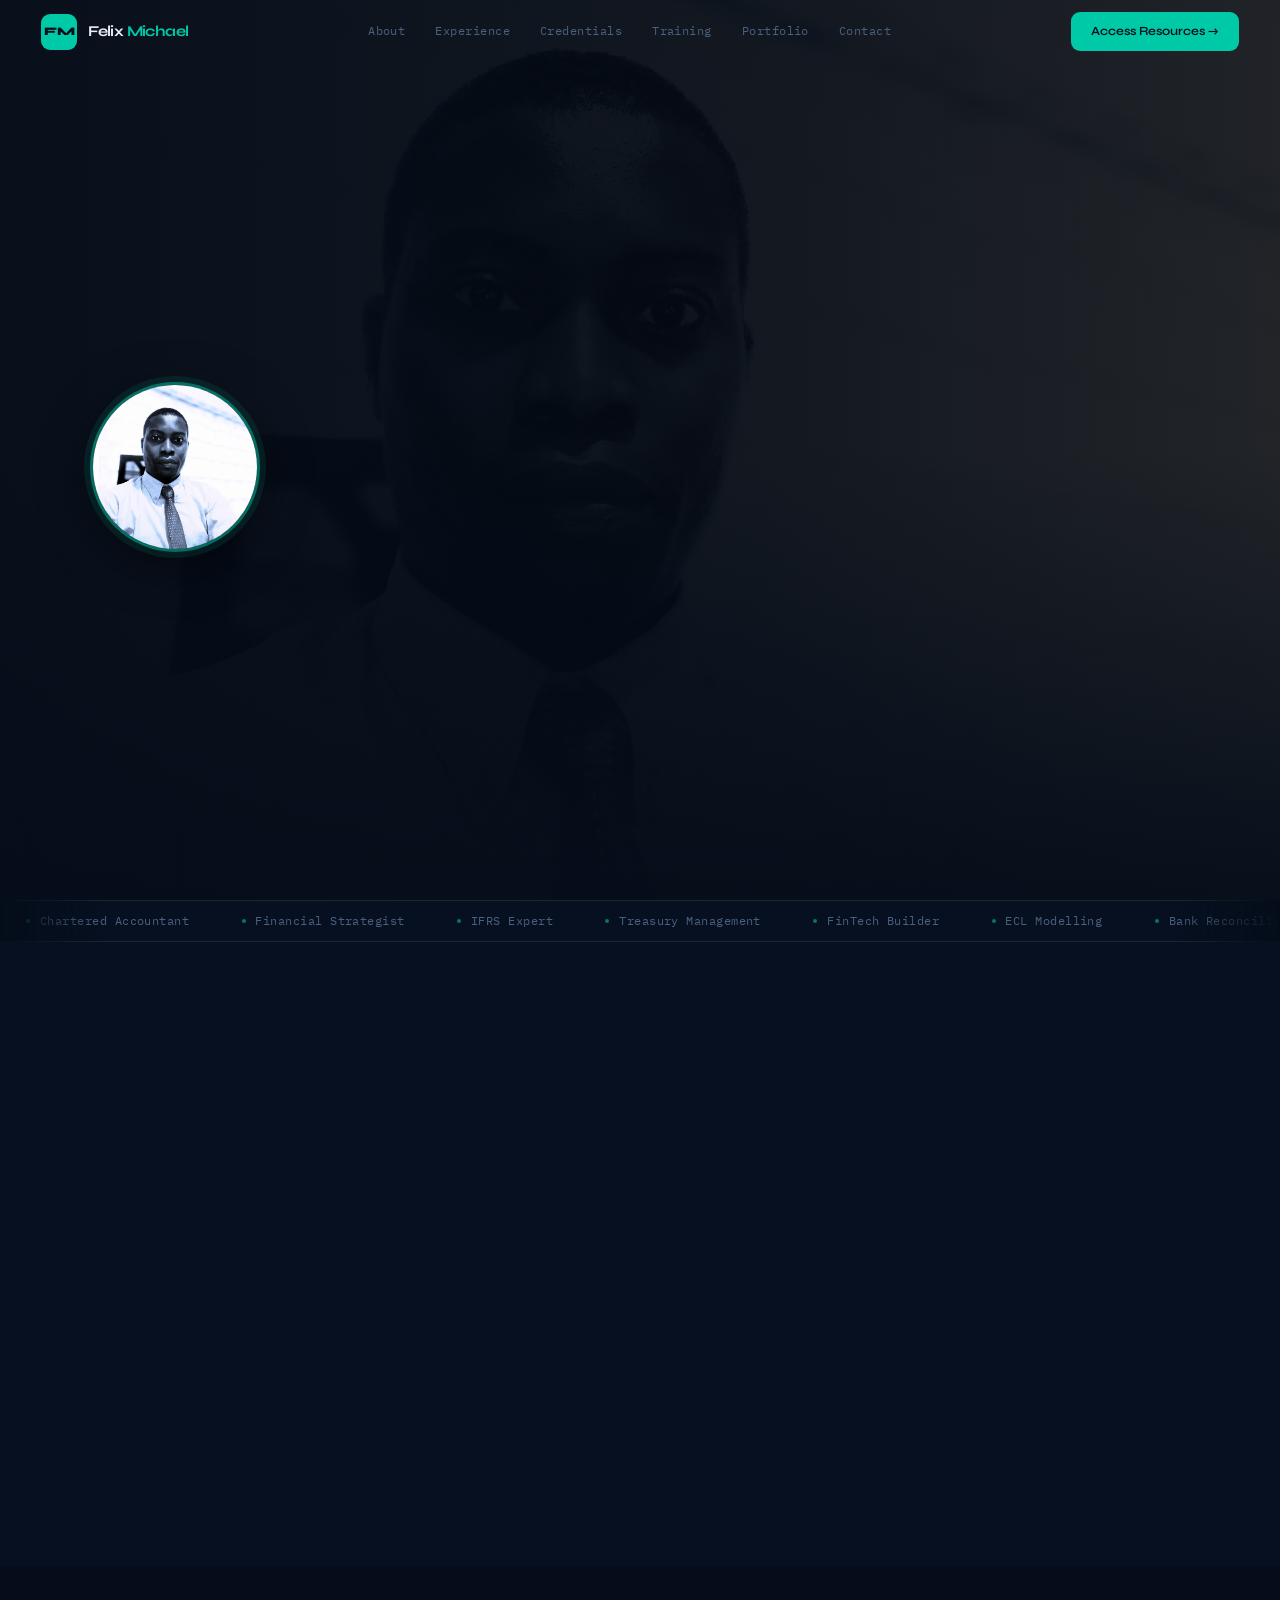
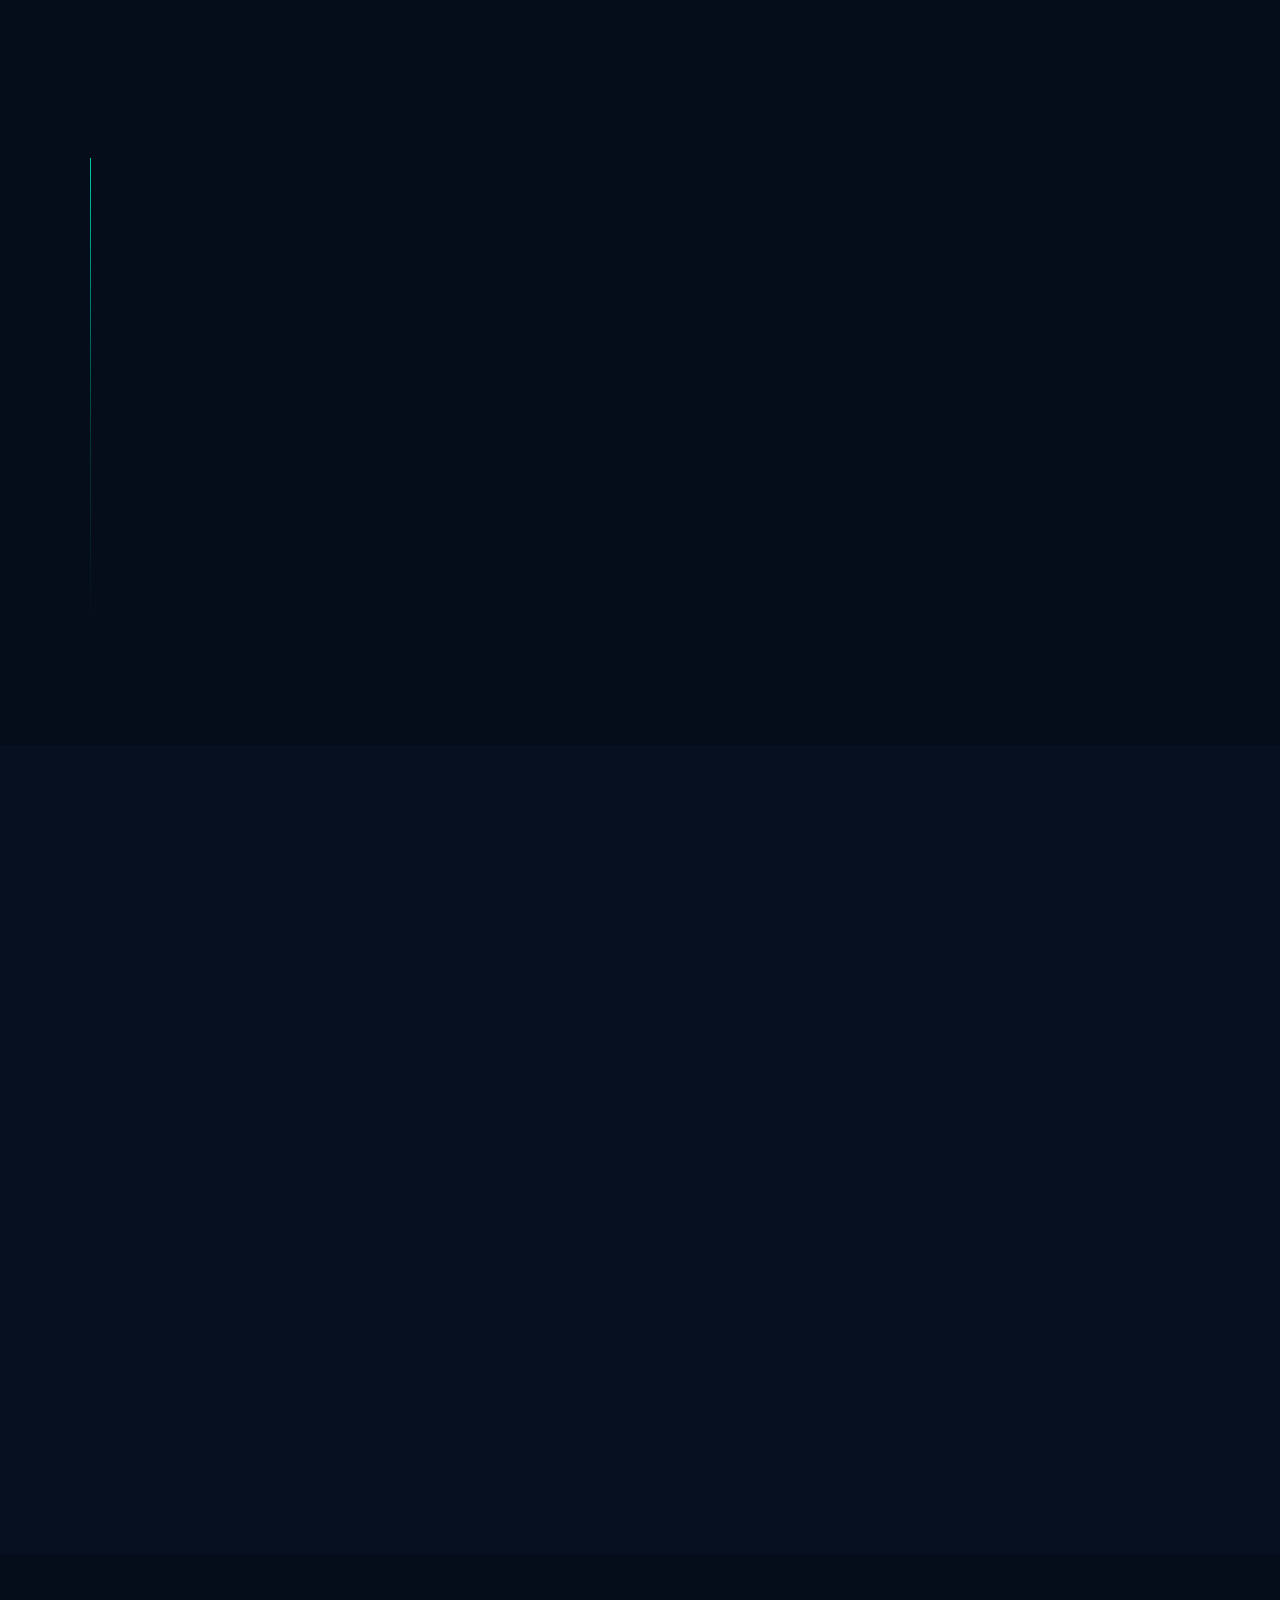
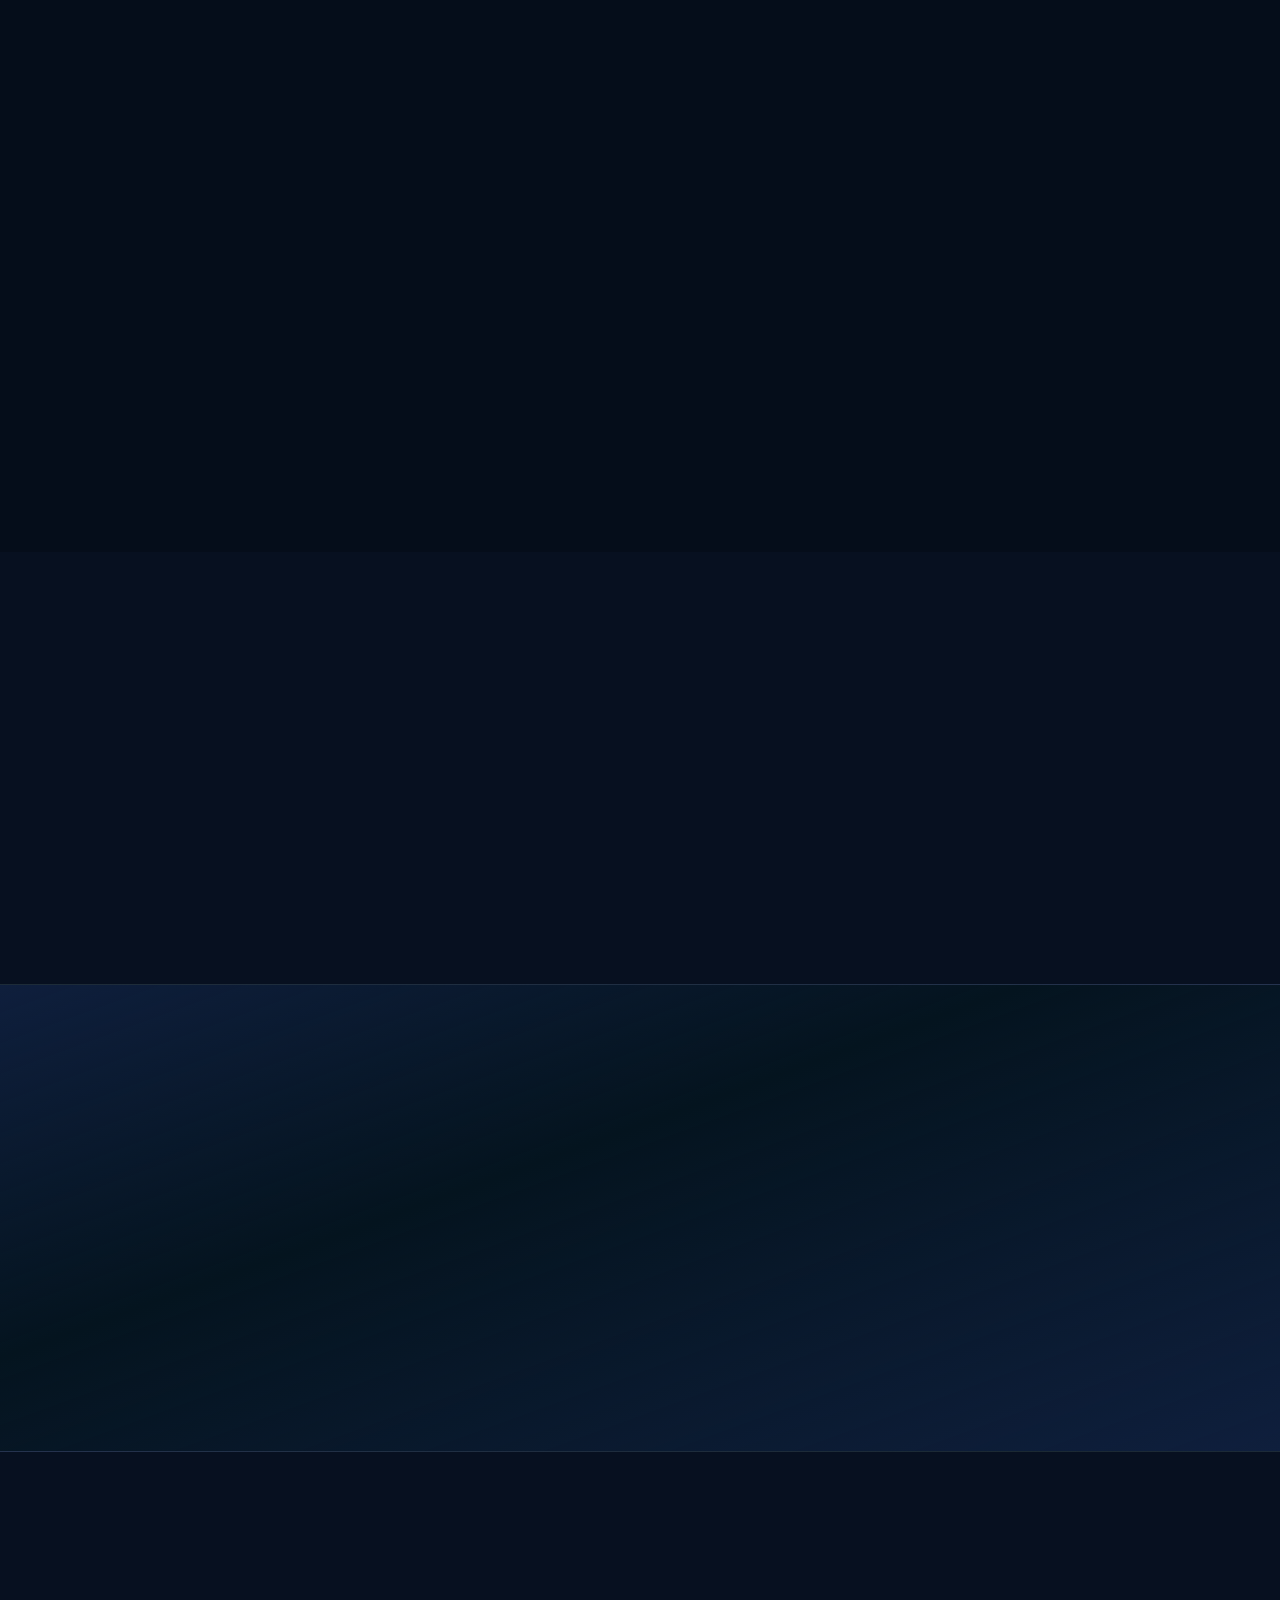
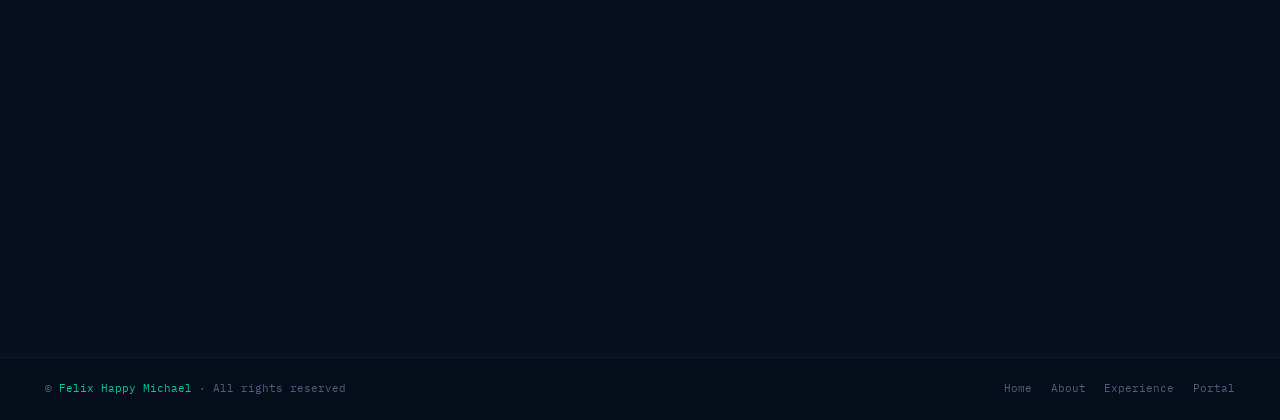
==== commit e914cfae: "Update index.html" ====
--- a/index.html
+++ b/index.html
@@ -79,54 +79,79 @@
 @media(max-width:640px){.hamburger{display:flex}.btn-nav{display:none}}
 #hero{
   min-height:100dvh;display:flex;flex-direction:column;justify-content:center;
-  padding:calc(var(--nav-h) + 3rem) clamp(1.25rem,5vw,3rem) 4rem;
+  padding:calc(var(--nav-h) + 2rem) clamp(1.25rem,5vw,3rem) 4rem;
   position:relative;overflow:hidden;
 }
-.hero-mesh{
-  position:absolute;inset:0;pointer-events:none;z-index:0;
+.hero-bg-img{
+  position:absolute;inset:0;z-index:0;
+  background:url('pix.jpg') center 20% / cover no-repeat;
+  filter:brightness(.18) saturate(.4);
+  transform:scale(1.04);
+  animation:heroZoom 22s ease-in-out infinite alternate;
+}
+@keyframes heroZoom{from{transform:scale(1.04)}to{transform:scale(1.10)}}
+.hero-overlay{
+  position:absolute;inset:0;z-index:1;
   background:
-    radial-gradient(ellipse 90% 60% at 60% -10%,rgba(0,201,167,.08) 0%,transparent 60%),
-    radial-gradient(ellipse 55% 55% at 95% 65%,rgba(99,179,237,.06) 0%,transparent 55%),
-    radial-gradient(ellipse 45% 45% at 5% 85%,rgba(167,139,250,.04) 0%,transparent 55%),
-    radial-gradient(ellipse 30% 30% at 45% 50%,rgba(245,166,35,.03) 0%,transparent 50%);
-}
-.blob{position:absolute;border-radius:50%;filter:blur(80px);pointer-events:none;z-index:0;animation:orbit 18s ease-in-out infinite}
-.blob-1{width:500px;height:500px;background:rgba(0,201,167,.05);top:-120px;right:-80px;animation-delay:0s}
-.blob-2{width:400px;height:400px;background:rgba(99,179,237,.04);bottom:-100px;left:-60px;animation-delay:-6s}
-.blob-3{width:300px;height:300px;background:rgba(167,139,250,.04);top:40%;left:35%;animation-delay:-12s}
-@keyframes orbit{0%,100%{transform:translate(0,0) scale(1)}33%{transform:translate(30px,-25px) scale(1.04)}66%{transform:translate(-20px,20px) scale(.97)}}
-.hero-grid-tex{
-  position:absolute;inset:0;pointer-events:none;z-index:0;
-  background-image:
-    linear-gradient(rgba(255,255,255,.018) 1px,transparent 1px),
-    linear-gradient(90deg,rgba(255,255,255,.018) 1px,transparent 1px);
-  background-size:60px 60px;
-  mask-image:radial-gradient(ellipse 80% 80% at 50% 50%,black 30%,transparent 80%);
-  -webkit-mask-image:radial-gradient(ellipse 80% 80% at 50% 50%,black 30%,transparent 80%);
+    linear-gradient(to right,rgba(5,13,26,.92) 0%,rgba(5,13,26,.65) 60%,rgba(5,13,26,.3) 100%),
+    linear-gradient(to top,rgba(5,13,26,.9) 0%,transparent 50%);
 }
 .hero-inner{
-  max-width:1200px;margin:0 auto;width:100%;
-  display:grid;grid-template-columns:1fr 380px;gap:5rem;align-items:center;
-  position:relative;z-index:1;
-}
-@media(max-width:1000px){.hero-inner{grid-template-columns:1fr;gap:3rem}.hero-card-wrap{display:none}}
-@media(max-width:640px){.hero-inner{gap:2rem}}
-.hero-content{}
+  max-width:1100px;margin:0 auto;width:100%;
+  display:flex;align-items:center;gap:clamp(2rem,5vw,4rem);
+  position:relative;z-index:2;
+}
+@media(max-width:640px){.hero-inner{flex-direction:column;text-align:center;gap:1.75rem}}
+.hero-photo-wrap{flex-shrink:0}
+.hero-photo{
+  width:clamp(110px,16vw,170px);height:clamp(110px,16vw,170px);
+  border-radius:50%;object-fit:cover;object-position:center top;
+  border:3px solid rgba(0,201,167,.5);
+  box-shadow:0 0 0 6px rgba(0,201,167,.1),0 12px 48px rgba(0,0,0,.6);
+  display:block;
+  animation:fadeUp .8s .1s cubic-bezier(.22,1,.36,1) both;
+}
+.hero-content{flex:1;min-width:0}
+.hero-name-block{margin-bottom:1rem;opacity:0;animation:fadeUp .8s .2s cubic-bezier(.22,1,.36,1) forwards}
+.hero-name{
+  font-family:var(--di);font-size:clamp(2rem,5.5vw,4.2rem);font-weight:800;
+  letter-spacing:-.04em;line-height:1.0;color:var(--tx);
+  text-transform:uppercase;
+}
+.hn-middle{color:var(--t)}
+.hero-title-line{
+  margin-top:.65rem;font-family:var(--sa);font-size:clamp(.95rem,1.8vw,1.3rem);
+  color:var(--tx2);letter-spacing:.01em;font-style:italic;font-weight:300;
+}
+.hero-desc{
+  font-size:clamp(13px,1.4vw,14.5px);color:var(--tx3);max-width:520px;
+  line-height:1.75;margin-bottom:2rem;
+  opacity:0;animation:fadeUp .8s .34s cubic-bezier(.22,1,.36,1) forwards;
+}
+@media(max-width:640px){.hero-desc{margin-left:auto;margin-right:auto}}
+.hero-actions{
+  display:flex;flex-wrap:wrap;gap:.85rem;margin-bottom:2.75rem;
+  opacity:0;animation:fadeUp .8s .44s cubic-bezier(.22,1,.36,1) forwards;
+}
+@media(max-width:640px){.hero-actions{justify-content:center}}
+.hero-stats{
+  display:flex;flex-wrap:wrap;gap:clamp(1.25rem,2.5vw,2.5rem);
+  opacity:0;animation:fadeUp .8s .56s cubic-bezier(.22,1,.36,1) forwards;
+}
+@media(max-width:640px){.hero-stats{justify-content:center}}
+.stat{position:relative}
+.stat+.stat::before{content:'';position:absolute;left:calc(-1 * clamp(.625rem,1.25vw,1.25rem));top:10%;height:80%;width:1px;background:var(--tx4);display:block}
+.stat-val{font-family:var(--di);font-size:clamp(1.3rem,2.5vw,1.85rem);font-weight:800;letter-spacing:-.05em;color:var(--t);line-height:1}
+.stat-lbl{font-size:10.5px;color:var(--tx3);font-family:var(--mo);margin-top:5px;letter-spacing:.02em;line-height:1.4;max-width:100px}
 .hero-eyebrow{
   display:inline-flex;align-items:center;gap:9px;
   background:rgba(0,201,167,.07);border:1px solid rgba(0,201,167,.2);
-  border-radius:20px;padding:6px 16px;margin-bottom:1.75rem;
-  font-family:var(--mo);font-size:10.5px;color:var(--t);letter-spacing:.04em;
+  border-radius:20px;padding:5px 14px;margin-bottom:1.25rem;
+  font-family:var(--mo);font-size:10px;color:var(--t);letter-spacing:.04em;
   opacity:0;animation:fadeUp .7s .1s cubic-bezier(.22,1,.36,1) forwards;
 }
 .eyebrow-dot{width:7px;height:7px;border-radius:50%;background:var(--t);animation:breathe 2.2s ease-in-out infinite;flex-shrink:0}
-@keyframes breathe{0%,100%{box-shadow:0 0 0 0 rgba(0,201,167,.5),0 0 0 4px rgba(0,201,167,.1)}50%{box-shadow:0 0 0 5px rgba(0,201,167,.2),0 0 0 10px rgba(0,201,167,.04)}}
-.hero-name-block{margin-bottom:1.5rem;opacity:0;animation:fadeUp .8s .22s cubic-bezier(.22,1,.36,1) forwards}
-.hero-name{
-  font-family:var(--di);font-size:clamp(2.6rem,6.5vw,5rem);font-weight:800;
-  letter-spacing:-.055em;line-height:1.02;
-  display:flex;flex-wrap:wrap;align-items:baseline;gap:.12em;
-}
+  
 .hn-first{color:var(--tx)}
 .hn-middle{color:var(--t);position:relative}
 .hn-last{color:var(--tx);font-style:italic;font-weight:700}
@@ -166,42 +191,10 @@
 .stat+.stat::before{content:'';position:absolute;left:calc(-1 * clamp(.75rem,1.5vw,1.375rem));top:10%;height:80%;width:1px;background:var(--tx4);display:block}
 .stat-val{font-family:var(--di);font-size:clamp(1.4rem,2.8vw,2rem);font-weight:800;letter-spacing:-.05em;color:var(--t);line-height:1}
 .stat-lbl{font-size:10.5px;color:var(--tx3);font-family:var(--mo);margin-top:5px;letter-spacing:.02em;line-height:1.4;max-width:100px}
-.hero-card-wrap{opacity:0;animation:fadeUp .9s .2s cubic-bezier(.22,1,.36,1) forwards}
-.profile-float{
-  background:linear-gradient(145deg,var(--n3) 0%,var(--n4) 100%);
-  border:1px solid var(--b3);border-radius:22px;padding:1.75rem;
-  position:relative;overflow:hidden;
-}
-.profile-float::before{
-  content:'';position:absolute;top:-60px;right:-60px;width:200px;height:200px;
-  border-radius:50%;background:radial-gradient(circle,rgba(0,201,167,.1),transparent 70%);
-}
-.profile-float::after{
-  content:'';position:absolute;bottom:-40px;left:-40px;width:160px;height:160px;
-  border-radius:50%;background:radial-gradient(circle,rgba(99,179,237,.07),transparent 70%);
-}
-.pf-avatar{
-  width:68px;height:68px;border-radius:16px;
-  background:linear-gradient(135deg,var(--t) 0%,var(--t2) 100%);
-  display:flex;align-items:center;justify-content:center;
-  font-family:var(--di);font-size:24px;font-weight:800;color:var(--n);
-  margin-bottom:1.1rem;position:relative;z-index:1;
-  box-shadow:0 8px 28px rgba(0,201,167,.3);
-}
-.pf-name{font-family:var(--di);font-size:17px;font-weight:700;letter-spacing:-.035em;margin-bottom:3px;position:relative;z-index:1}
-.pf-role{font-size:11.5px;color:var(--t);font-family:var(--mo);margin-bottom:1.25rem;position:relative;z-index:1}
-.pf-tags{display:flex;flex-wrap:wrap;gap:5px;margin-bottom:1.35rem;position:relative;z-index:1}
-.ptag{padding:4px 10px;border-radius:7px;font-size:10px;font-family:var(--mo);font-weight:500;transition:transform .2s}
-.ptag:hover{transform:scale(1.05)}
-.ptag.t{background:rgba(0,201,167,.1);color:var(--t);border:1px solid rgba(0,201,167,.22)}
-.ptag.a{background:rgba(245,166,35,.1);color:var(--am);border:1px solid rgba(245,166,35,.22)}
-.ptag.b{background:rgba(99,179,237,.1);color:var(--bl);border:1px solid rgba(99,179,237,.22)}
-.ptag.p{background:rgba(167,139,250,.1);color:var(--pu);border:1px solid rgba(167,139,250,.22)}
-.pf-loc{display:flex;align-items:center;gap:7px;font-size:11px;color:var(--tx3);font-family:var(--mo);position:relative;z-index:1}
-.pf-divider{height:1px;background:var(--b2);margin:1.1rem 0;position:relative;z-index:1}
-.pf-avail{display:flex;align-items:center;gap:8px;font-size:11.5px;color:var(--gr);font-family:var(--mo);position:relative;z-index:1}
-.avail-dot{width:7px;height:7px;border-radius:50%;background:var(--gr);animation:breathe 2s infinite;flex-shrink:0}
-@keyframes fadeUp{from{opacity:0;transform:translateY(28px)}to{opacity:1;transform:none}}
+
+
+
+
 .marquee-band{
   overflow:hidden;border-top:1px solid var(--b2);border-bottom:1px solid var(--b2);
   background:var(--n2);padding:.7rem 0;position:relative;z-index:1;
@@ -210,7 +203,7 @@
 }
 .marquee-inner{
   display:flex;width:max-content;
-  animation:marqScroll 80s linear infinite;
+  animation:marqScroll 150s linear infinite;
 }
 .marquee-inner:hover{animation-play-state:paused}
 .mset{display:flex;flex-shrink:0}
@@ -417,24 +410,23 @@
 </nav>
 
 <section id="hero">
-  <div class="hero-mesh"></div>
-  <div class="hero-grid-tex"></div>
-  <div class="blob blob-1"></div>
-  <div class="blob blob-2"></div>
-  <div class="blob blob-3"></div>
+  <div class="hero-bg-img"></div>
+  <div class="hero-overlay"></div>
 
   <div class="hero-inner">
+    <div class="hero-photo-wrap">
+      <img src="pix.jpg" alt="Felix Happy Michael" class="hero-photo">
+    </div>
+
     <div class="hero-content">
       <div class="hero-eyebrow">
         <span class="eyebrow-dot"></span>
-        Finance Leader &nbsp;·&nbsp; FinTech Builder
+        Finance Leader &nbsp;·&nbsp; FinTech Builder &nbsp;·&nbsp; Lagos, Nigeria
       </div>
 
       <div class="hero-name-block">
         <h1 class="hero-name">
-          <span class="hn-first">Felix</span>
-          <span class="hn-middle">Happy</span>
-          <span class="hn-last">Michael</span>
+          Felix H. Michael
         </h1>
         <div class="hero-title-line">
           <span id="typed-role"></span>
@@ -442,7 +434,7 @@
       </div>
 
       <p class="hero-desc">
-        Chartered Accountant driving financial excellence, regulatory compliance, and digital transformation across complex organisations. I build the tools others only talk about.
+        Chartered Accountant driving financial excellence, regulatory compliance, and digital transformation across complex organisations in Nigeria. I build the tools others only talk about.
       </p>
 
       <div class="hero-actions">
@@ -450,9 +442,7 @@
           <svg class="btn-icon" viewBox="0 0 24 24" fill="none" stroke="currentColor" stroke-width="2"><rect x="3" y="3" width="7" height="7" rx="1.5"/><rect x="14" y="3" width="7" height="7" rx="1.5"/><rect x="3" y="14" width="7" height="7" rx="1.5"/><rect x="14" y="14" width="7" height="7" rx="1.5"/></svg>
           Access Resources
         </a>
-        <a href="#contact" class="btn-cta btn-secondary">
-          Get in Touch
-        </a>
+        <a href="#contact" class="btn-cta btn-secondary">Get in Touch</a>
       </div>
 
       <div class="hero-stats">
@@ -460,32 +450,6 @@
         <div class="stat"><div class="stat-val" data-count="10">0</div><div class="stat-lbl">Certifications</div></div>
         <div class="stat"><div class="stat-val" data-prefix="₦" data-count="600" data-suffix="M+">₦0M+</div><div class="stat-lbl">Tax Savings Led</div></div>
         <div class="stat"><div class="stat-val" data-count="20" data-suffix="+">0</div><div class="stat-lbl">Apps &amp; Models Built</div></div>
-      </div>
-    </div>
-
-    <div class="hero-card-wrap">
-      <div class="profile-float" id="profile-float">
-        <div class="pf-avatar">FM</div>
-        <div class="pf-name">Felix Happy Michael</div>
-        <div class="pf-role">// Chartered Accountant</div>
-        <div class="pf-tags">
-          <span class="ptag t">ACA</span><span class="ptag t">ACTI</span>
-          <span class="ptag a">FMVA®</span><span class="ptag a">BIDA™</span>
-          <span class="ptag b">CBCA™</span><span class="ptag b">CMSA®</span>
-          <span class="ptag t">CFO — FRC</span><span class="ptag a">ACFE</span>
-          <span class="ptag p">MBA Finance</span>
-          <span class="ptag a">FPWMP®</span>
-        </div>
-        <div class="pf-divider"></div>
-        <div class="pf-avail">
-          <span class="avail-dot"></span>
-          Available for strategic engagements
-        </div>
-        <div style="height:.65rem"></div>
-        <div class="pf-loc">
-          <svg width="13" height="13" viewBox="0 0 24 24" fill="none" stroke="currentColor" stroke-width="2"><path d="M21 10c0 7-9 13-9 13s-9-6-9-13a9 9 0 0 1 18 0z"/><circle cx="12" cy="10" r="3"/></svg>
-          Contact me using the chatbot
-        </div>
       </div>
     </div>
   </div>
@@ -899,21 +863,6 @@
   });
 }
 
-const pfloat = document.getElementById('profile-float');
-if (pfloat && window.matchMedia('(hover:hover) and (pointer:fine)').matches) {
-  pfloat.addEventListener('mousemove', e => {
-    const r = pfloat.getBoundingClientRect();
-    const nx = (e.clientX - r.left) / r.width - .5;
-    const ny = (e.clientY - r.top) / r.height - .5;
-    pfloat.style.transform = `perspective(700px) rotateY(${nx*8}deg) rotateX(${-ny*6}deg) scale(1.02)`;
-  });
-  pfloat.addEventListener('mouseleave', () => {
-    pfloat.style.transform = 'perspective(700px) rotateY(0) rotateX(0) scale(1)';
-    pfloat.style.transition = 'transform .5s cubic-bezier(.22,1,.36,1)';
-  });
-  pfloat.addEventListener('mouseenter', () => {
-    pfloat.style.transition = 'transform .1s';
-  });
 }
 </script>
 
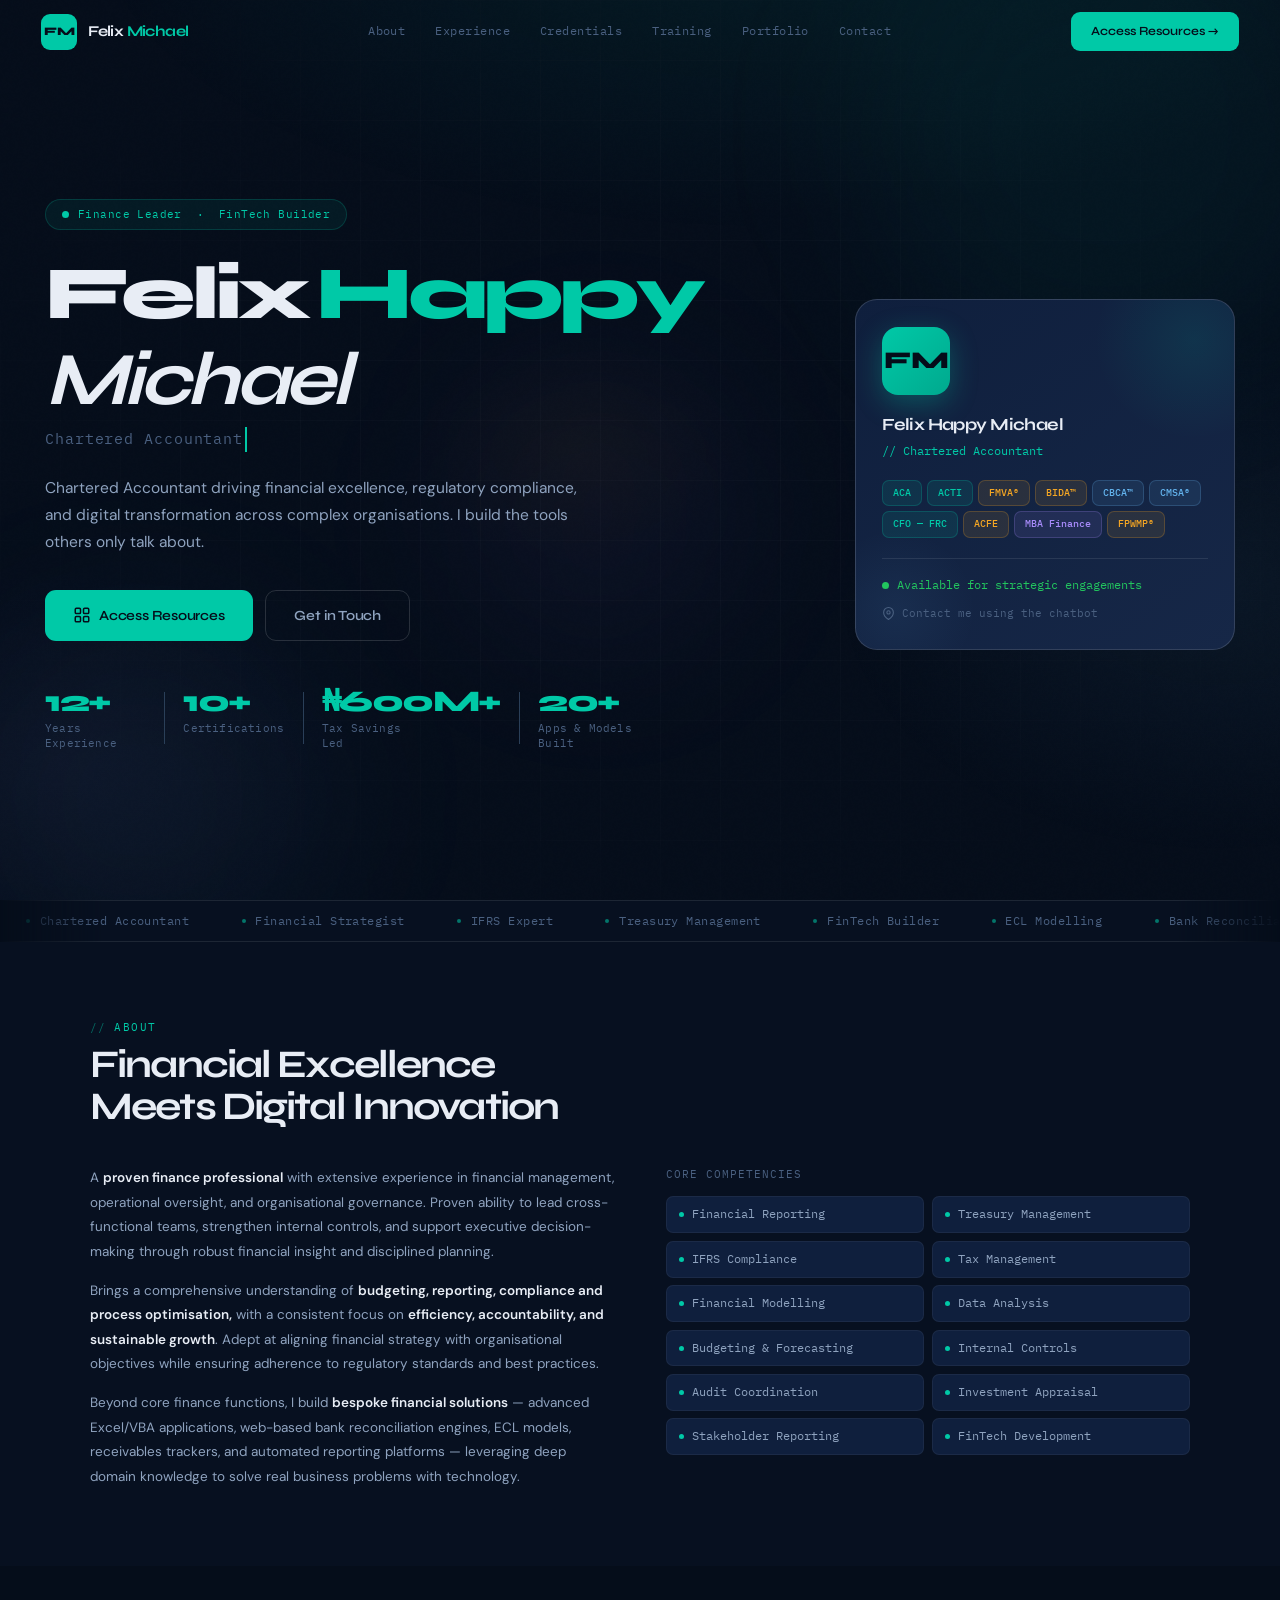
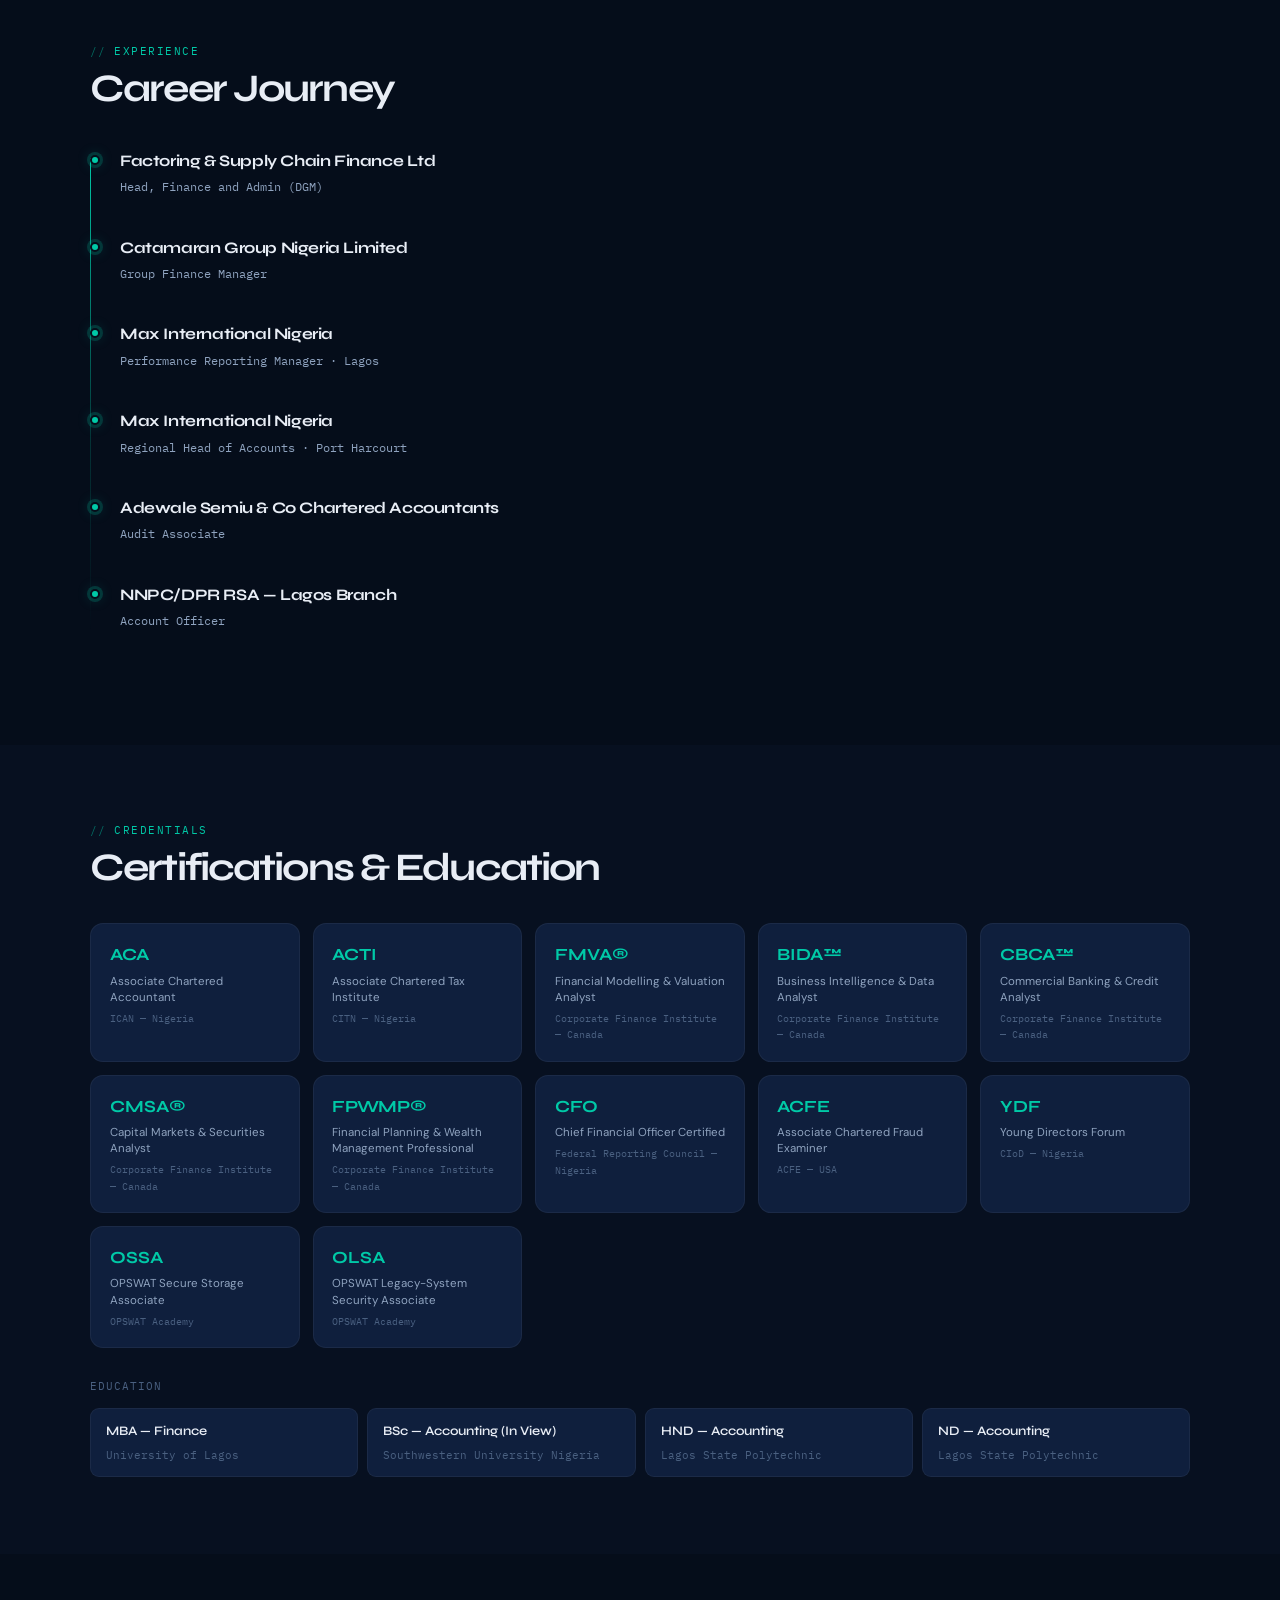
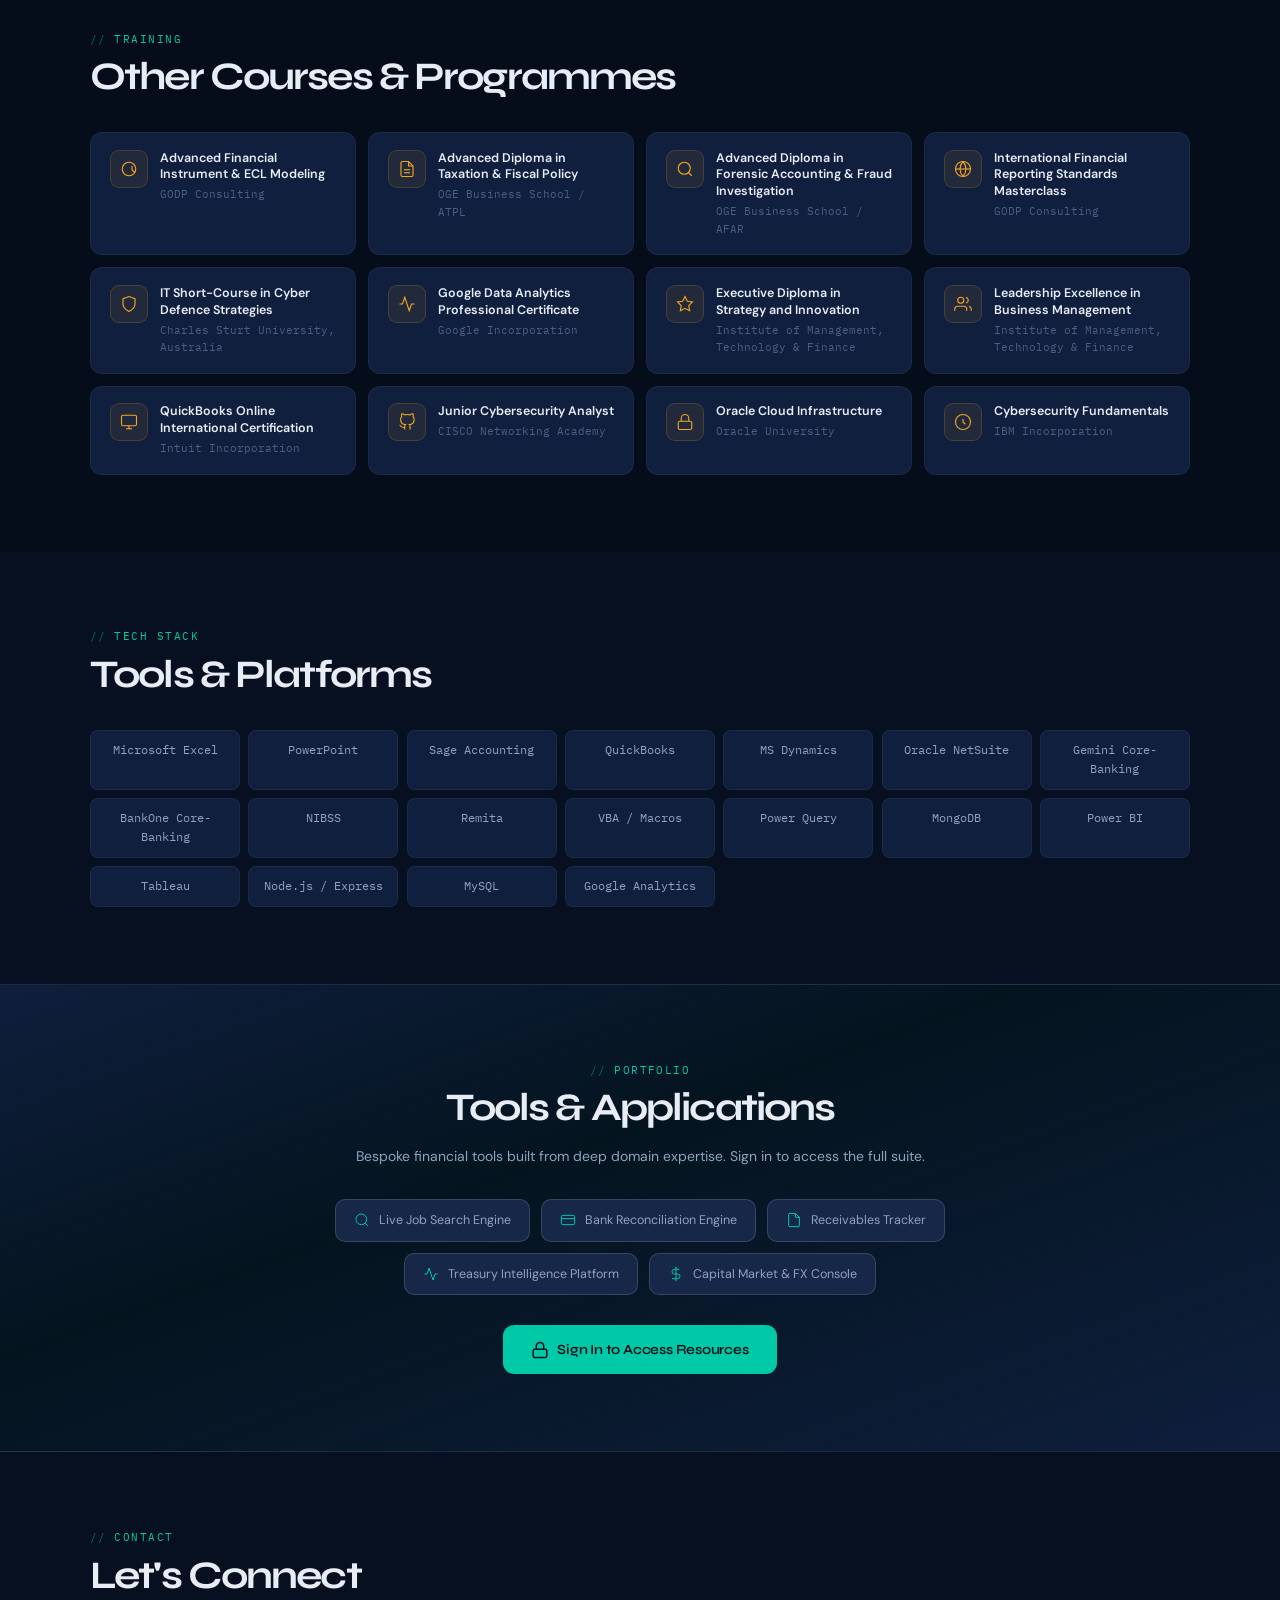
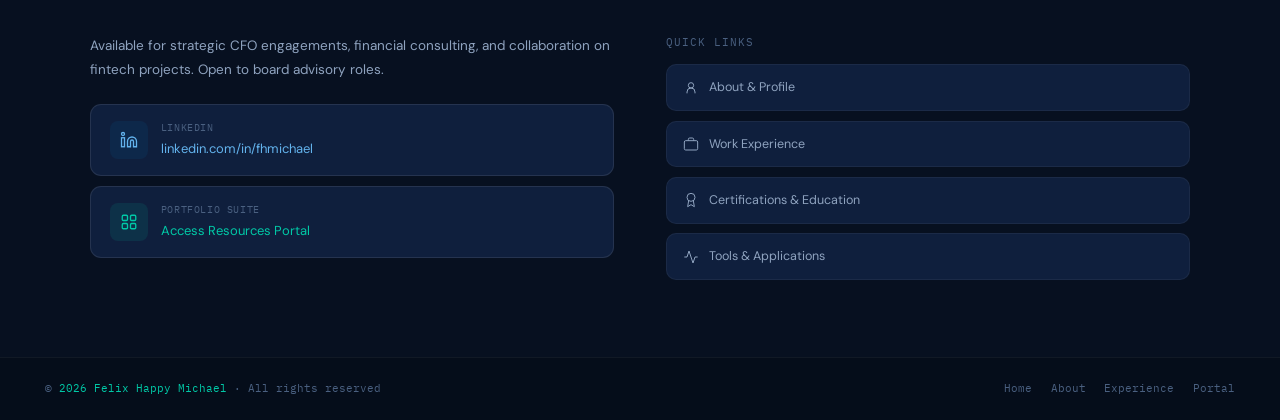
==== commit 43b76597: "Refactor hero section and profile float styles Refactor hero section styles and structure, update he" ====
--- a/index.html
+++ b/index.html
@@ -79,79 +79,54 @@
 @media(max-width:640px){.hamburger{display:flex}.btn-nav{display:none}}
 #hero{
   min-height:100dvh;display:flex;flex-direction:column;justify-content:center;
-  padding:calc(var(--nav-h) + 2rem) clamp(1.25rem,5vw,3rem) 4rem;
+  padding:calc(var(--nav-h) + 3rem) clamp(1.25rem,5vw,3rem) 4rem;
   position:relative;overflow:hidden;
 }
-.hero-bg-img{
-  position:absolute;inset:0;z-index:0;
-  background:url('pix.jpg') center 20% / cover no-repeat;
-  filter:brightness(.18) saturate(.4);
-  transform:scale(1.04);
-  animation:heroZoom 22s ease-in-out infinite alternate;
-}
-@keyframes heroZoom{from{transform:scale(1.04)}to{transform:scale(1.10)}}
-.hero-overlay{
-  position:absolute;inset:0;z-index:1;
+.hero-mesh{
+  position:absolute;inset:0;pointer-events:none;z-index:0;
   background:
-    linear-gradient(to right,rgba(5,13,26,.92) 0%,rgba(5,13,26,.65) 60%,rgba(5,13,26,.3) 100%),
-    linear-gradient(to top,rgba(5,13,26,.9) 0%,transparent 50%);
+    radial-gradient(ellipse 90% 60% at 60% -10%,rgba(0,201,167,.08) 0%,transparent 60%),
+    radial-gradient(ellipse 55% 55% at 95% 65%,rgba(99,179,237,.06) 0%,transparent 55%),
+    radial-gradient(ellipse 45% 45% at 5% 85%,rgba(167,139,250,.04) 0%,transparent 55%),
+    radial-gradient(ellipse 30% 30% at 45% 50%,rgba(245,166,35,.03) 0%,transparent 50%);
+}
+.blob{position:absolute;border-radius:50%;filter:blur(80px);pointer-events:none;z-index:0;animation:orbit 18s ease-in-out infinite}
+.blob-1{width:500px;height:500px;background:rgba(0,201,167,.05);top:-120px;right:-80px;animation-delay:0s}
+.blob-2{width:400px;height:400px;background:rgba(99,179,237,.04);bottom:-100px;left:-60px;animation-delay:-6s}
+.blob-3{width:300px;height:300px;background:rgba(167,139,250,.04);top:40%;left:35%;animation-delay:-12s}
+@keyframes orbit{0%,100%{transform:translate(0,0) scale(1)}33%{transform:translate(30px,-25px) scale(1.04)}66%{transform:translate(-20px,20px) scale(.97)}}
+.hero-grid-tex{
+  position:absolute;inset:0;pointer-events:none;z-index:0;
+  background-image:
+    linear-gradient(rgba(255,255,255,.018) 1px,transparent 1px),
+    linear-gradient(90deg,rgba(255,255,255,.018) 1px,transparent 1px);
+  background-size:60px 60px;
+  mask-image:radial-gradient(ellipse 80% 80% at 50% 50%,black 30%,transparent 80%);
+  -webkit-mask-image:radial-gradient(ellipse 80% 80% at 50% 50%,black 30%,transparent 80%);
 }
 .hero-inner{
-  max-width:1100px;margin:0 auto;width:100%;
-  display:flex;align-items:center;gap:clamp(2rem,5vw,4rem);
-  position:relative;z-index:2;
-}
-@media(max-width:640px){.hero-inner{flex-direction:column;text-align:center;gap:1.75rem}}
-.hero-photo-wrap{flex-shrink:0}
-.hero-photo{
-  width:clamp(110px,16vw,170px);height:clamp(110px,16vw,170px);
-  border-radius:50%;object-fit:cover;object-position:center top;
-  border:3px solid rgba(0,201,167,.5);
-  box-shadow:0 0 0 6px rgba(0,201,167,.1),0 12px 48px rgba(0,0,0,.6);
-  display:block;
-  animation:fadeUp .8s .1s cubic-bezier(.22,1,.36,1) both;
-}
-.hero-content{flex:1;min-width:0}
-.hero-name-block{margin-bottom:1rem;opacity:0;animation:fadeUp .8s .2s cubic-bezier(.22,1,.36,1) forwards}
-.hero-name{
-  font-family:var(--di);font-size:clamp(2rem,5.5vw,4.2rem);font-weight:800;
-  letter-spacing:-.04em;line-height:1.0;color:var(--tx);
-  text-transform:uppercase;
-}
-.hn-middle{color:var(--t)}
-.hero-title-line{
-  margin-top:.65rem;font-family:var(--sa);font-size:clamp(.95rem,1.8vw,1.3rem);
-  color:var(--tx2);letter-spacing:.01em;font-style:italic;font-weight:300;
-}
-.hero-desc{
-  font-size:clamp(13px,1.4vw,14.5px);color:var(--tx3);max-width:520px;
-  line-height:1.75;margin-bottom:2rem;
-  opacity:0;animation:fadeUp .8s .34s cubic-bezier(.22,1,.36,1) forwards;
-}
-@media(max-width:640px){.hero-desc{margin-left:auto;margin-right:auto}}
-.hero-actions{
-  display:flex;flex-wrap:wrap;gap:.85rem;margin-bottom:2.75rem;
-  opacity:0;animation:fadeUp .8s .44s cubic-bezier(.22,1,.36,1) forwards;
-}
-@media(max-width:640px){.hero-actions{justify-content:center}}
-.hero-stats{
-  display:flex;flex-wrap:wrap;gap:clamp(1.25rem,2.5vw,2.5rem);
-  opacity:0;animation:fadeUp .8s .56s cubic-bezier(.22,1,.36,1) forwards;
-}
-@media(max-width:640px){.hero-stats{justify-content:center}}
-.stat{position:relative}
-.stat+.stat::before{content:'';position:absolute;left:calc(-1 * clamp(.625rem,1.25vw,1.25rem));top:10%;height:80%;width:1px;background:var(--tx4);display:block}
-.stat-val{font-family:var(--di);font-size:clamp(1.3rem,2.5vw,1.85rem);font-weight:800;letter-spacing:-.05em;color:var(--t);line-height:1}
-.stat-lbl{font-size:10.5px;color:var(--tx3);font-family:var(--mo);margin-top:5px;letter-spacing:.02em;line-height:1.4;max-width:100px}
+  max-width:1200px;margin:0 auto;width:100%;
+  display:grid;grid-template-columns:1fr 380px;gap:5rem;align-items:center;
+  position:relative;z-index:1;
+}
+@media(max-width:1000px){.hero-inner{grid-template-columns:1fr;gap:3rem}.hero-card-wrap{display:none}}
+@media(max-width:640px){.hero-inner{gap:2rem}}
+.hero-content{}
 .hero-eyebrow{
   display:inline-flex;align-items:center;gap:9px;
   background:rgba(0,201,167,.07);border:1px solid rgba(0,201,167,.2);
-  border-radius:20px;padding:5px 14px;margin-bottom:1.25rem;
-  font-family:var(--mo);font-size:10px;color:var(--t);letter-spacing:.04em;
+  border-radius:20px;padding:6px 16px;margin-bottom:1.75rem;
+  font-family:var(--mo);font-size:10.5px;color:var(--t);letter-spacing:.04em;
   opacity:0;animation:fadeUp .7s .1s cubic-bezier(.22,1,.36,1) forwards;
 }
 .eyebrow-dot{width:7px;height:7px;border-radius:50%;background:var(--t);animation:breathe 2.2s ease-in-out infinite;flex-shrink:0}
-  
+@keyframes breathe{0%,100%{box-shadow:0 0 0 0 rgba(0,201,167,.5),0 0 0 4px rgba(0,201,167,.1)}50%{box-shadow:0 0 0 5px rgba(0,201,167,.2),0 0 0 10px rgba(0,201,167,.04)}}
+.hero-name-block{margin-bottom:1.5rem;opacity:0;animation:fadeUp .8s .22s cubic-bezier(.22,1,.36,1) forwards}
+.hero-name{
+  font-family:var(--di);font-size:clamp(2.6rem,6.5vw,5rem);font-weight:800;
+  letter-spacing:-.055em;line-height:1.02;
+  display:flex;flex-wrap:wrap;align-items:baseline;gap:.12em;
+}
 .hn-first{color:var(--tx)}
 .hn-middle{color:var(--t);position:relative}
 .hn-last{color:var(--tx);font-style:italic;font-weight:700}
@@ -191,10 +166,42 @@
 .stat+.stat::before{content:'';position:absolute;left:calc(-1 * clamp(.75rem,1.5vw,1.375rem));top:10%;height:80%;width:1px;background:var(--tx4);display:block}
 .stat-val{font-family:var(--di);font-size:clamp(1.4rem,2.8vw,2rem);font-weight:800;letter-spacing:-.05em;color:var(--t);line-height:1}
 .stat-lbl{font-size:10.5px;color:var(--tx3);font-family:var(--mo);margin-top:5px;letter-spacing:.02em;line-height:1.4;max-width:100px}
-
-
-
-
+.hero-card-wrap{opacity:0;animation:fadeUp .9s .2s cubic-bezier(.22,1,.36,1) forwards}
+.profile-float{
+  background:linear-gradient(145deg,var(--n3) 0%,var(--n4) 100%);
+  border:1px solid var(--b3);border-radius:22px;padding:1.75rem;
+  position:relative;overflow:hidden;
+}
+.profile-float::before{
+  content:'';position:absolute;top:-60px;right:-60px;width:200px;height:200px;
+  border-radius:50%;background:radial-gradient(circle,rgba(0,201,167,.1),transparent 70%);
+}
+.profile-float::after{
+  content:'';position:absolute;bottom:-40px;left:-40px;width:160px;height:160px;
+  border-radius:50%;background:radial-gradient(circle,rgba(99,179,237,.07),transparent 70%);
+}
+.pf-avatar{
+  width:68px;height:68px;border-radius:16px;
+  background:linear-gradient(135deg,var(--t) 0%,var(--t2) 100%);
+  display:flex;align-items:center;justify-content:center;
+  font-family:var(--di);font-size:24px;font-weight:800;color:var(--n);
+  margin-bottom:1.1rem;position:relative;z-index:1;
+  box-shadow:0 8px 28px rgba(0,201,167,.3);
+}
+.pf-name{font-family:var(--di);font-size:17px;font-weight:700;letter-spacing:-.035em;margin-bottom:3px;position:relative;z-index:1}
+.pf-role{font-size:11.5px;color:var(--t);font-family:var(--mo);margin-bottom:1.25rem;position:relative;z-index:1}
+.pf-tags{display:flex;flex-wrap:wrap;gap:5px;margin-bottom:1.35rem;position:relative;z-index:1}
+.ptag{padding:4px 10px;border-radius:7px;font-size:10px;font-family:var(--mo);font-weight:500;transition:transform .2s}
+.ptag:hover{transform:scale(1.05)}
+.ptag.t{background:rgba(0,201,167,.1);color:var(--t);border:1px solid rgba(0,201,167,.22)}
+.ptag.a{background:rgba(245,166,35,.1);color:var(--am);border:1px solid rgba(245,166,35,.22)}
+.ptag.b{background:rgba(99,179,237,.1);color:var(--bl);border:1px solid rgba(99,179,237,.22)}
+.ptag.p{background:rgba(167,139,250,.1);color:var(--pu);border:1px solid rgba(167,139,250,.22)}
+.pf-loc{display:flex;align-items:center;gap:7px;font-size:11px;color:var(--tx3);font-family:var(--mo);position:relative;z-index:1}
+.pf-divider{height:1px;background:var(--b2);margin:1.1rem 0;position:relative;z-index:1}
+.pf-avail{display:flex;align-items:center;gap:8px;font-size:11.5px;color:var(--gr);font-family:var(--mo);position:relative;z-index:1}
+.avail-dot{width:7px;height:7px;border-radius:50%;background:var(--gr);animation:breathe 2s infinite;flex-shrink:0}
+@keyframes fadeUp{from{opacity:0;transform:translateY(28px)}to{opacity:1;transform:none}}
 .marquee-band{
   overflow:hidden;border-top:1px solid var(--b2);border-bottom:1px solid var(--b2);
   background:var(--n2);padding:.7rem 0;position:relative;z-index:1;
@@ -410,23 +417,24 @@
 </nav>
 
 <section id="hero">
-  <div class="hero-bg-img"></div>
-  <div class="hero-overlay"></div>
+  <div class="hero-mesh"></div>
+  <div class="hero-grid-tex"></div>
+  <div class="blob blob-1"></div>
+  <div class="blob blob-2"></div>
+  <div class="blob blob-3"></div>
 
   <div class="hero-inner">
-    <div class="hero-photo-wrap">
-      <img src="pix.jpg" alt="Felix Happy Michael" class="hero-photo">
-    </div>
-
     <div class="hero-content">
       <div class="hero-eyebrow">
         <span class="eyebrow-dot"></span>
-        Finance Leader &nbsp;·&nbsp; FinTech Builder &nbsp;·&nbsp; Lagos, Nigeria
+        Finance Leader &nbsp;·&nbsp; FinTech Builder
       </div>
 
       <div class="hero-name-block">
         <h1 class="hero-name">
-          Felix H. Michael
+          <span class="hn-first">Felix</span>
+          <span class="hn-middle">Happy</span>
+          <span class="hn-last">Michael</span>
         </h1>
         <div class="hero-title-line">
           <span id="typed-role"></span>
@@ -434,7 +442,7 @@
       </div>
 
       <p class="hero-desc">
-        Chartered Accountant driving financial excellence, regulatory compliance, and digital transformation across complex organisations in Nigeria. I build the tools others only talk about.
+        Chartered Accountant driving financial excellence, regulatory compliance, and digital transformation across complex organisations. I build the tools others only talk about.
       </p>
 
       <div class="hero-actions">
@@ -442,7 +450,9 @@
           <svg class="btn-icon" viewBox="0 0 24 24" fill="none" stroke="currentColor" stroke-width="2"><rect x="3" y="3" width="7" height="7" rx="1.5"/><rect x="14" y="3" width="7" height="7" rx="1.5"/><rect x="3" y="14" width="7" height="7" rx="1.5"/><rect x="14" y="14" width="7" height="7" rx="1.5"/></svg>
           Access Resources
         </a>
-        <a href="#contact" class="btn-cta btn-secondary">Get in Touch</a>
+        <a href="#contact" class="btn-cta btn-secondary">
+          Get in Touch
+        </a>
       </div>
 
       <div class="hero-stats">
@@ -450,6 +460,32 @@
         <div class="stat"><div class="stat-val" data-count="10">0</div><div class="stat-lbl">Certifications</div></div>
         <div class="stat"><div class="stat-val" data-prefix="₦" data-count="600" data-suffix="M+">₦0M+</div><div class="stat-lbl">Tax Savings Led</div></div>
         <div class="stat"><div class="stat-val" data-count="20" data-suffix="+">0</div><div class="stat-lbl">Apps &amp; Models Built</div></div>
+      </div>
+    </div>
+
+    <div class="hero-card-wrap">
+      <div class="profile-float" id="profile-float">
+        <div class="pf-avatar">FM</div>
+        <div class="pf-name">Felix Happy Michael</div>
+        <div class="pf-role">// Chartered Accountant</div>
+        <div class="pf-tags">
+          <span class="ptag t">ACA</span><span class="ptag t">ACTI</span>
+          <span class="ptag a">FMVA®</span><span class="ptag a">BIDA™</span>
+          <span class="ptag b">CBCA™</span><span class="ptag b">CMSA®</span>
+          <span class="ptag t">CFO — FRC</span><span class="ptag a">ACFE</span>
+          <span class="ptag p">MBA Finance</span>
+          <span class="ptag a">FPWMP®</span>
+        </div>
+        <div class="pf-divider"></div>
+        <div class="pf-avail">
+          <span class="avail-dot"></span>
+          Available for strategic engagements
+        </div>
+        <div style="height:.65rem"></div>
+        <div class="pf-loc">
+          <svg width="13" height="13" viewBox="0 0 24 24" fill="none" stroke="currentColor" stroke-width="2"><path d="M21 10c0 7-9 13-9 13s-9-6-9-13a9 9 0 0 1 18 0z"/><circle cx="12" cy="10" r="3"/></svg>
+          Contact me using the chatbot
+        </div>
       </div>
     </div>
   </div>
@@ -863,6 +899,21 @@
   });
 }
 
+const pfloat = document.getElementById('profile-float');
+if (pfloat && window.matchMedia('(hover:hover) and (pointer:fine)').matches) {
+  pfloat.addEventListener('mousemove', e => {
+    const r = pfloat.getBoundingClientRect();
+    const nx = (e.clientX - r.left) / r.width - .5;
+    const ny = (e.clientY - r.top) / r.height - .5;
+    pfloat.style.transform = `perspective(700px) rotateY(${nx*8}deg) rotateX(${-ny*6}deg) scale(1.02)`;
+  });
+  pfloat.addEventListener('mouseleave', () => {
+    pfloat.style.transform = 'perspective(700px) rotateY(0) rotateX(0) scale(1)';
+    pfloat.style.transition = 'transform .5s cubic-bezier(.22,1,.36,1)';
+  });
+  pfloat.addEventListener('mouseenter', () => {
+    pfloat.style.transition = 'transform .1s';
+  });
 }
 </script>
 
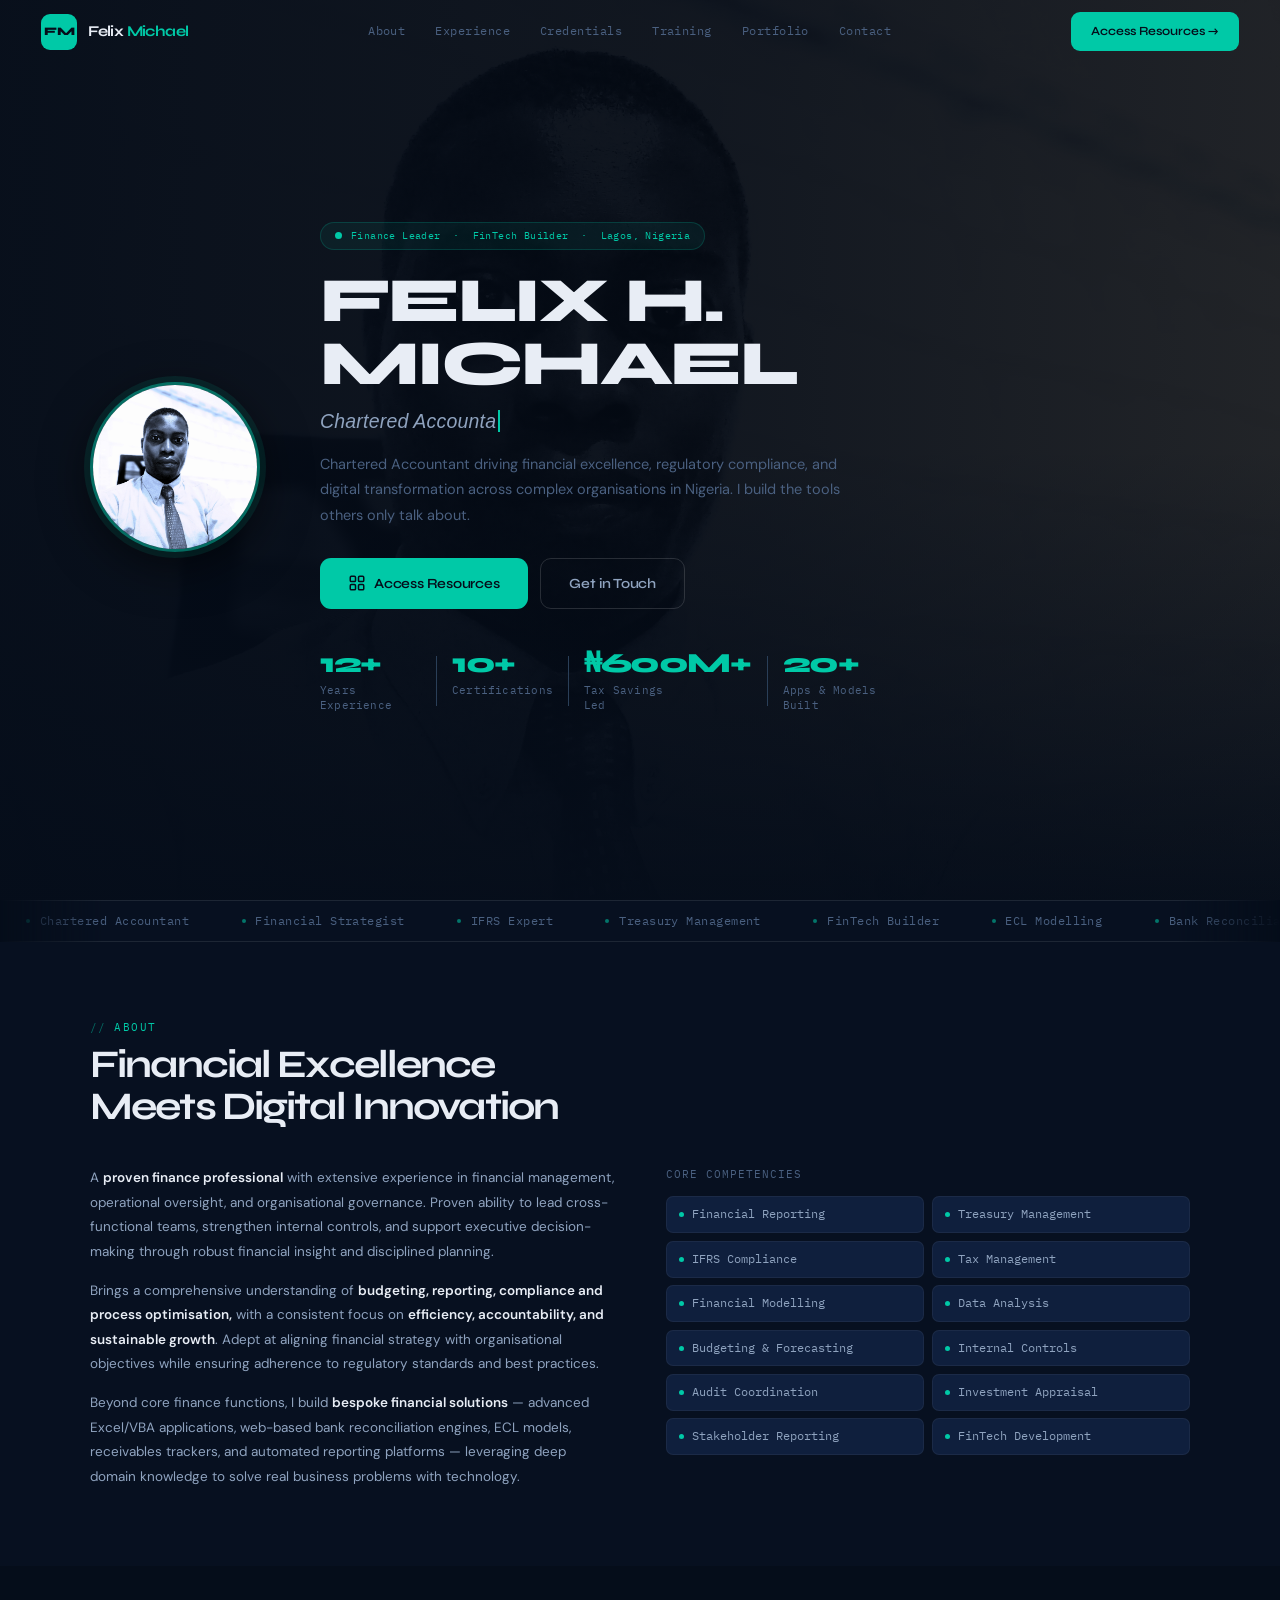
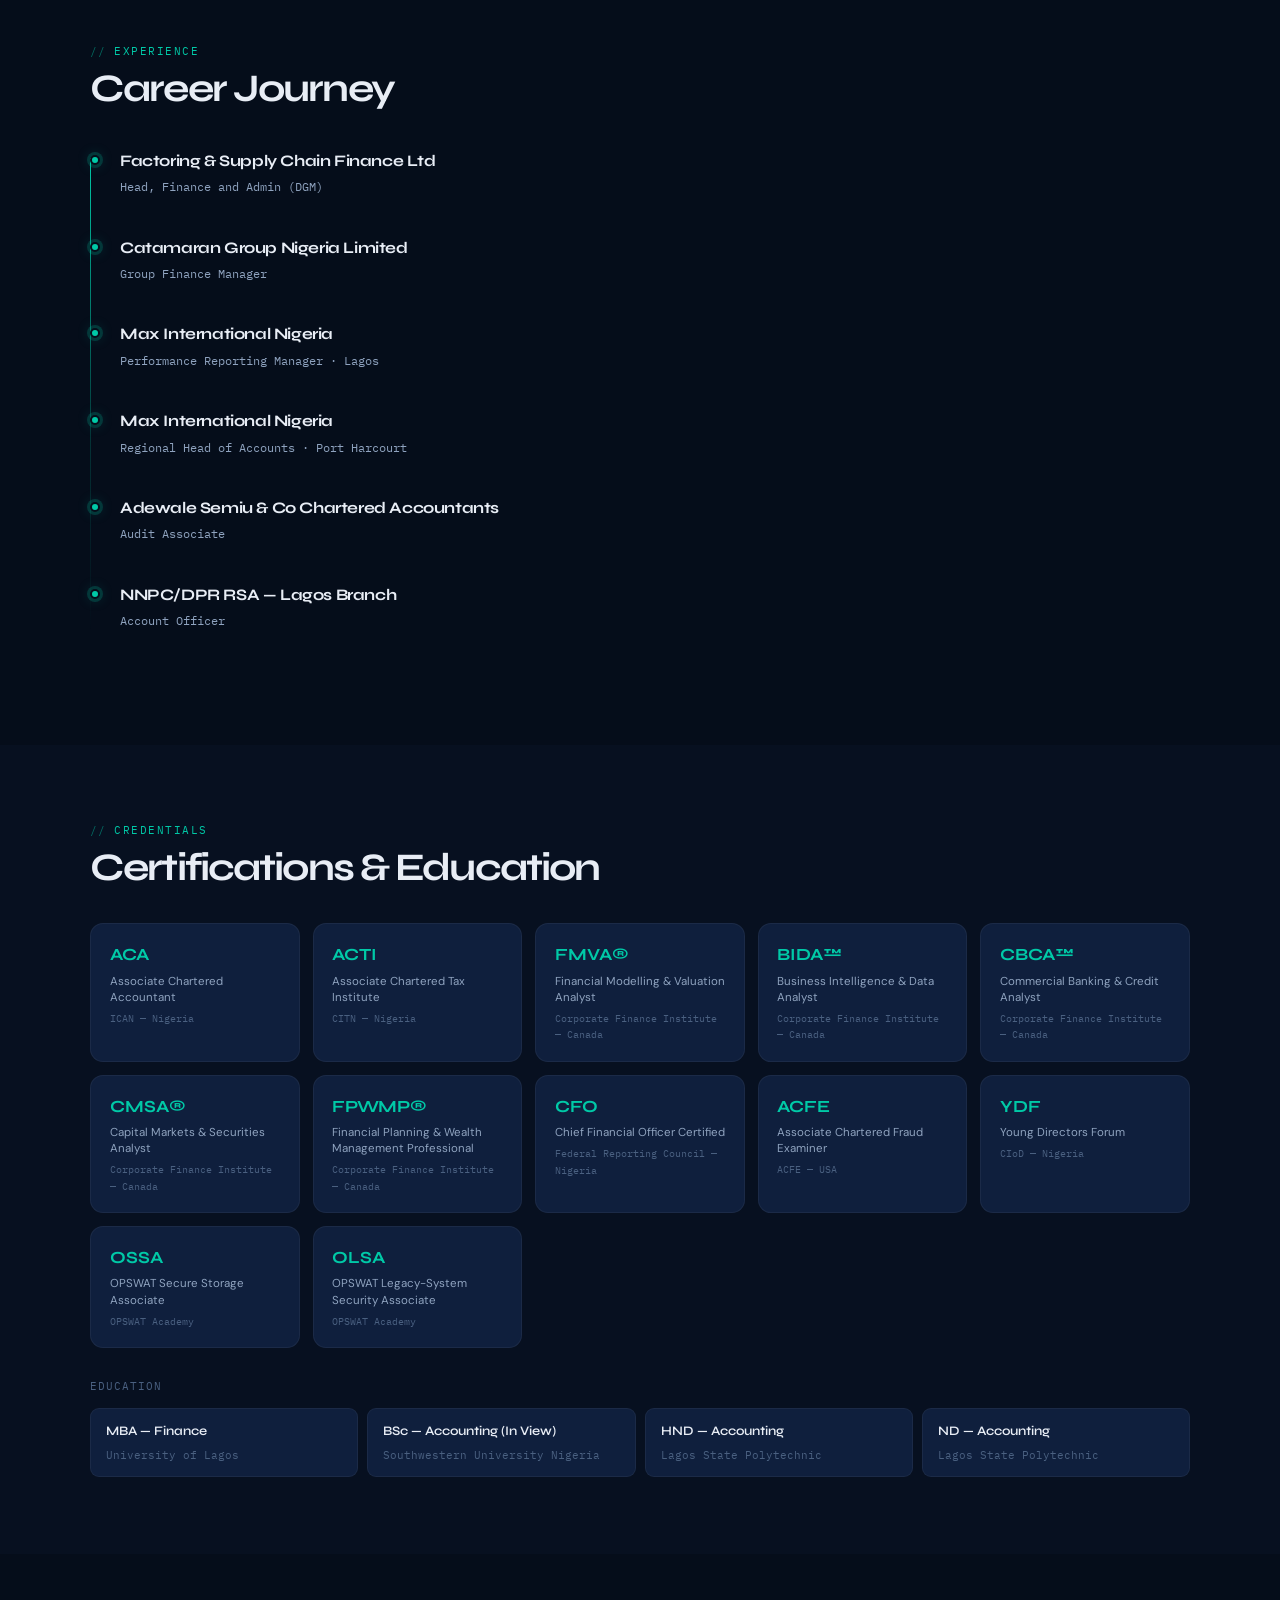
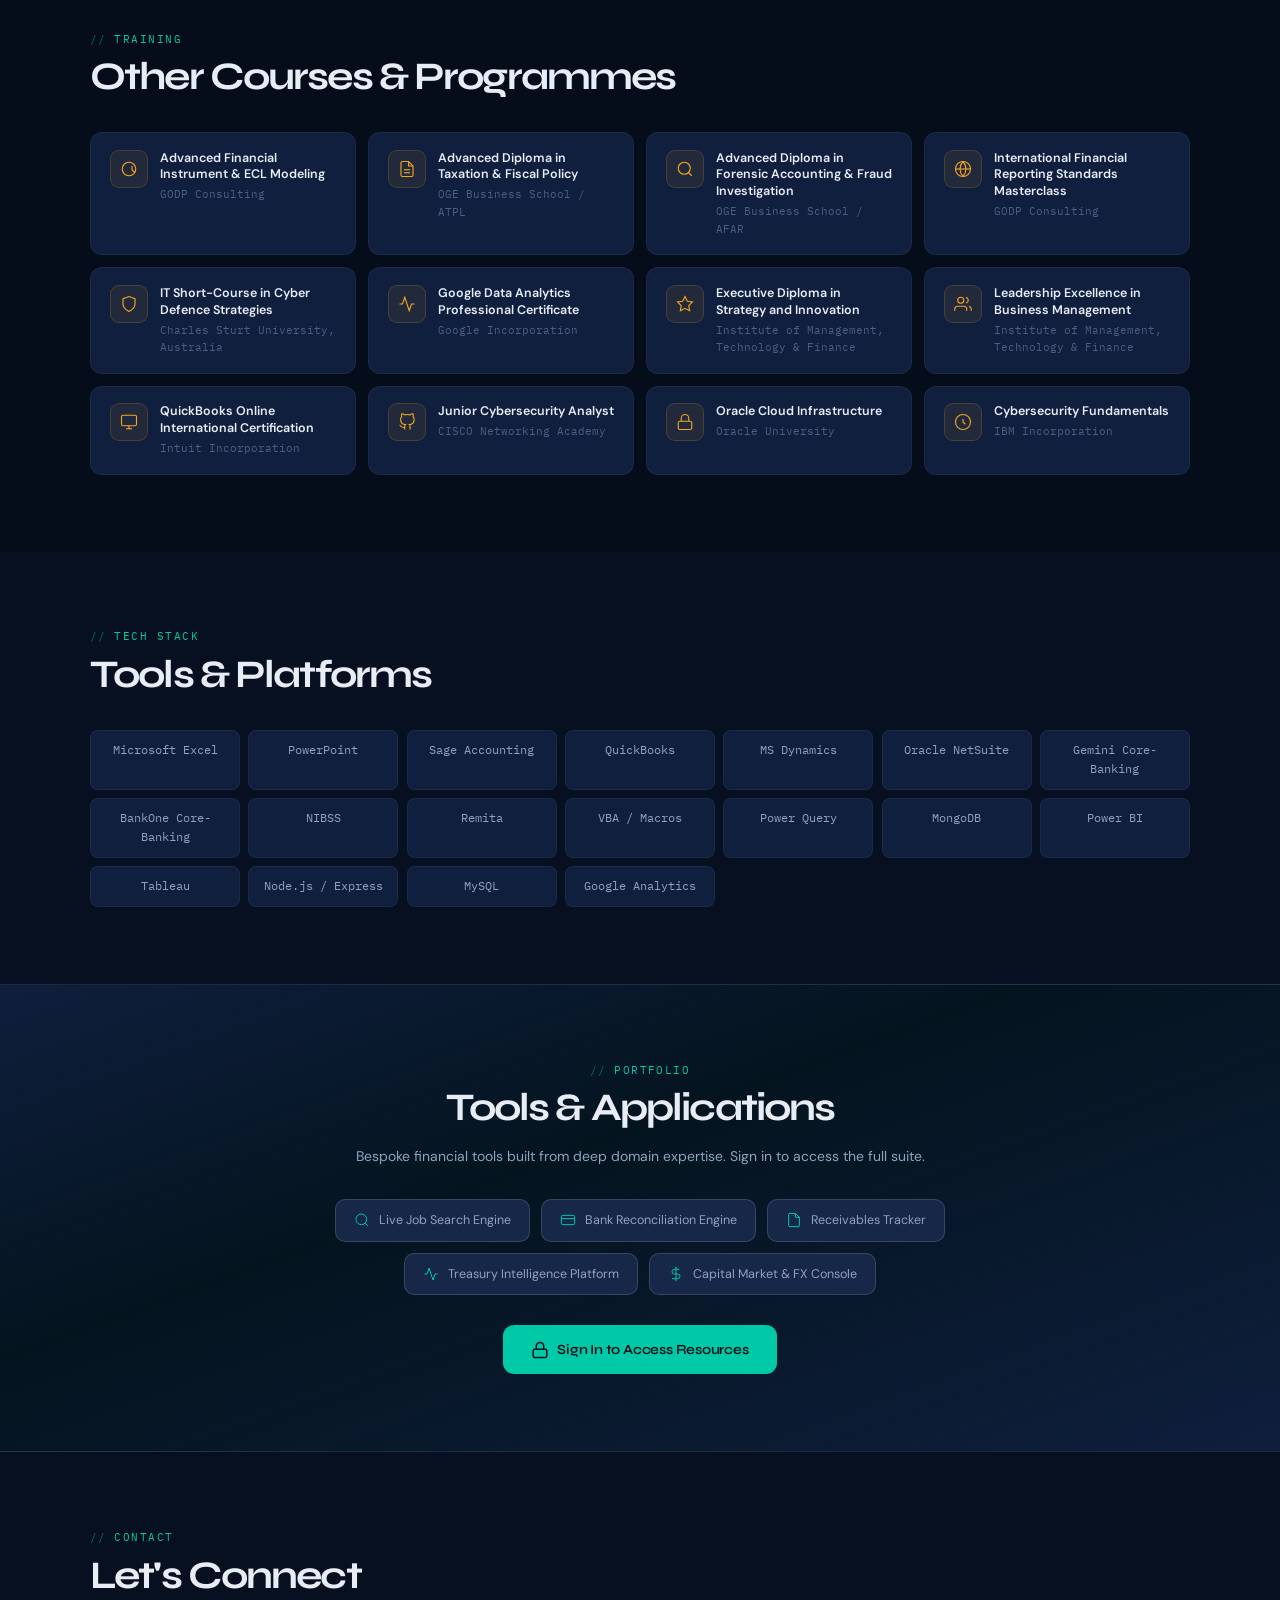
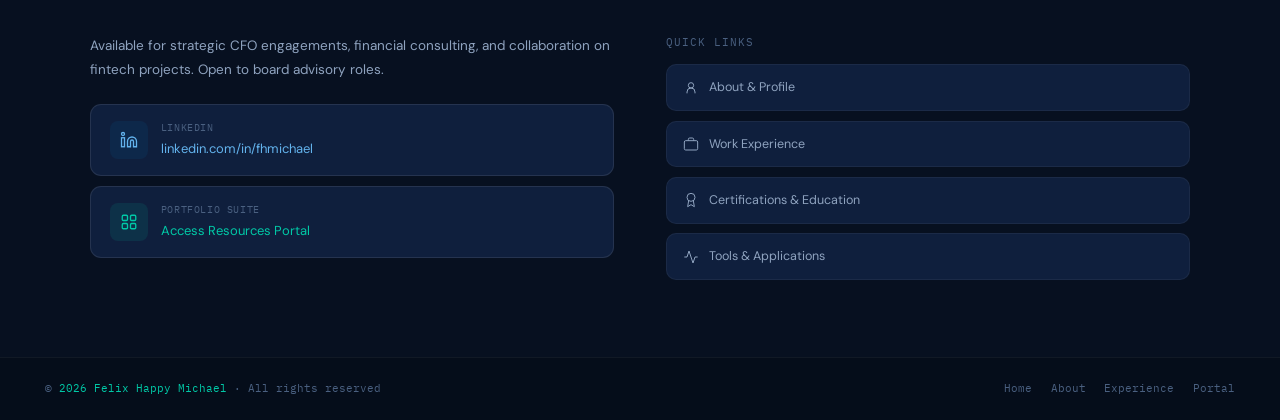
==== commit 1fc7524b: "Update fmt.Println message from 'Hello' to 'Goodbye'" ====
--- a/index.html
+++ b/index.html
@@ -13,7 +13,7 @@
 *,*::before,*::after{box-sizing:border-box;margin:0;padding:0}
 :root{
   --n:#050d1a;--n2:#071020;--n3:#0f1f3d;--n4:#162747;--n5:#1c3052;
-  --t:#00c9a7;--t2:#00a98e;--t3:rgba(0,201,167,.12);
+  --t:#00c9a7;--t2:#00a98e;
   --am:#f5a623;--rd:#e05252;--gr:#22c55e;--bl:#63b3ed;--pu:#a78bfa;
   --tx:#e8edf5;--tx2:#8fa3bf;--tx3:#4a6080;--tx4:#2a3f58;
   --b:rgba(255,255,255,.05);--b2:rgba(255,255,255,.09);--b3:rgba(255,255,255,.14);
@@ -30,6 +30,8 @@
   background-image:url("data:image/svg+xml,%3Csvg viewBox='0 0 200 200' xmlns='http://www.w3.org/2000/svg'%3E%3Cfilter id='n'%3E%3CfeTurbulence type='fractalNoise' baseFrequency='0.9' numOctaves='4' stitchTiles='stitch'/%3E%3C/filter%3E%3Crect width='100%25' height='100%25' filter='url(%23n)' opacity='0.03'/%3E%3C/svg%3E");
   opacity:.45;mix-blend-mode:overlay;
 }
+
+/* NAV */
 #nav{
   position:fixed;top:0;left:0;right:0;z-index:200;height:var(--nav-h);
   display:flex;align-items:center;justify-content:space-between;
@@ -40,12 +42,7 @@
 }
 #nav.scrolled{background:rgba(5,13,26,.96);backdrop-filter:blur(20px);-webkit-backdrop-filter:blur(20px);border-color:rgba(255,255,255,.06);box-shadow:0 4px 32px rgba(0,0,0,.35)}
 .nav-brand{display:flex;align-items:center;gap:11px;text-decoration:none;flex-shrink:0}
-.nav-mark{
-  width:36px;height:36px;background:var(--t);border-radius:9px;
-  display:flex;align-items:center;justify-content:center;
-  font-family:var(--di);font-size:11.5px;font-weight:800;color:var(--n);
-  transition:transform .3s;flex-shrink:0;
-}
+.nav-mark{width:36px;height:36px;background:var(--t);border-radius:9px;display:flex;align-items:center;justify-content:center;font-family:var(--di);font-size:11.5px;font-weight:800;color:var(--n);transition:transform .3s;flex-shrink:0}
 .nav-brand:hover .nav-mark{transform:rotate(-8deg) scale(1.05)}
 .nav-wordmark{font-family:var(--di);font-size:15px;font-weight:700;letter-spacing:-.04em;color:var(--tx)}
 .nav-wordmark em{font-style:normal;color:var(--t)}
@@ -54,10 +51,7 @@
 .nav-links a::after{content:'';position:absolute;bottom:-3px;left:0;width:0;height:1px;background:var(--t);transition:width .25s}
 .nav-links a:hover{color:var(--t)}
 .nav-links a:hover::after{width:100%}
-.btn-nav{
-  padding:9px 20px;border-radius:9px;font-family:var(--di);font-size:12.5px;font-weight:600;
-  background:var(--t);color:var(--n);transition:all .25s;white-space:nowrap;flex-shrink:0;
-}
+.btn-nav{padding:9px 20px;border-radius:9px;font-family:var(--di);font-size:12.5px;font-weight:600;background:var(--t);color:var(--n);transition:all .25s;white-space:nowrap;flex-shrink:0}
 .btn-nav:hover{background:var(--t2);transform:translateY(-2px);box-shadow:0 6px 24px rgba(0,201,167,.28)}
 .btn-nav:active{transform:translateY(0)}
 .hamburger{display:none;flex-direction:column;gap:5px;padding:6px;border-radius:7px;cursor:pointer;transition:background .2s}
@@ -77,74 +71,81 @@
 .mobile-nav a:hover{color:var(--t)}
 @media(max-width:900px){.nav-links{display:none}}
 @media(max-width:640px){.hamburger{display:flex}.btn-nav{display:none}}
+
+/* HERO */
 #hero{
   min-height:100dvh;display:flex;flex-direction:column;justify-content:center;
-  padding:calc(var(--nav-h) + 3rem) clamp(1.25rem,5vw,3rem) 4rem;
+  padding:calc(var(--nav-h) + 2rem) clamp(1.25rem,5vw,3rem) 4rem;
   position:relative;overflow:hidden;
 }
-.hero-mesh{
-  position:absolute;inset:0;pointer-events:none;z-index:0;
+.hero-bg-img{
+  position:absolute;inset:0;z-index:0;
+  background:url('pix.jpg') center 20% / cover no-repeat;
+  filter:brightness(.18) saturate(.4);
+  transform:scale(1.04);
+  animation:heroZoom 22s ease-in-out infinite alternate;
+}
+@keyframes heroZoom{from{transform:scale(1.04)}to{transform:scale(1.10)}}
+.hero-overlay{
+  position:absolute;inset:0;z-index:1;
   background:
-    radial-gradient(ellipse 90% 60% at 60% -10%,rgba(0,201,167,.08) 0%,transparent 60%),
-    radial-gradient(ellipse 55% 55% at 95% 65%,rgba(99,179,237,.06) 0%,transparent 55%),
-    radial-gradient(ellipse 45% 45% at 5% 85%,rgba(167,139,250,.04) 0%,transparent 55%),
-    radial-gradient(ellipse 30% 30% at 45% 50%,rgba(245,166,35,.03) 0%,transparent 50%);
-}
-.blob{position:absolute;border-radius:50%;filter:blur(80px);pointer-events:none;z-index:0;animation:orbit 18s ease-in-out infinite}
-.blob-1{width:500px;height:500px;background:rgba(0,201,167,.05);top:-120px;right:-80px;animation-delay:0s}
-.blob-2{width:400px;height:400px;background:rgba(99,179,237,.04);bottom:-100px;left:-60px;animation-delay:-6s}
-.blob-3{width:300px;height:300px;background:rgba(167,139,250,.04);top:40%;left:35%;animation-delay:-12s}
-@keyframes orbit{0%,100%{transform:translate(0,0) scale(1)}33%{transform:translate(30px,-25px) scale(1.04)}66%{transform:translate(-20px,20px) scale(.97)}}
-.hero-grid-tex{
-  position:absolute;inset:0;pointer-events:none;z-index:0;
-  background-image:
-    linear-gradient(rgba(255,255,255,.018) 1px,transparent 1px),
-    linear-gradient(90deg,rgba(255,255,255,.018) 1px,transparent 1px);
-  background-size:60px 60px;
-  mask-image:radial-gradient(ellipse 80% 80% at 50% 50%,black 30%,transparent 80%);
-  -webkit-mask-image:radial-gradient(ellipse 80% 80% at 50% 50%,black 30%,transparent 80%);
+    linear-gradient(to right,rgba(5,13,26,.92) 0%,rgba(5,13,26,.65) 60%,rgba(5,13,26,.3) 100%),
+    linear-gradient(to top,rgba(5,13,26,.9) 0%,transparent 50%);
 }
 .hero-inner{
-  max-width:1200px;margin:0 auto;width:100%;
-  display:grid;grid-template-columns:1fr 380px;gap:5rem;align-items:center;
-  position:relative;z-index:1;
-}
-@media(max-width:1000px){.hero-inner{grid-template-columns:1fr;gap:3rem}.hero-card-wrap{display:none}}
-@media(max-width:640px){.hero-inner{gap:2rem}}
-.hero-content{}
+  max-width:1100px;margin:0 auto;width:100%;
+  display:flex;align-items:center;gap:clamp(2rem,5vw,4rem);
+  position:relative;z-index:2;
+}
+@media(max-width:640px){.hero-inner{flex-direction:column;text-align:center;gap:1.75rem}}
+.hero-photo-wrap{flex-shrink:0}
+.hero-photo{
+  width:clamp(110px,16vw,170px);height:clamp(110px,16vw,170px);
+  border-radius:50%;object-fit:cover;object-position:center top;
+  border:3px solid rgba(0,201,167,.5);
+  box-shadow:0 0 0 6px rgba(0,201,167,.1),0 12px 48px rgba(0,0,0,.6);
+  display:block;
+  animation:fadeUp .8s .1s cubic-bezier(.22,1,.36,1) both;
+}
+.hero-content{flex:1;min-width:0}
 .hero-eyebrow{
   display:inline-flex;align-items:center;gap:9px;
   background:rgba(0,201,167,.07);border:1px solid rgba(0,201,167,.2);
-  border-radius:20px;padding:6px 16px;margin-bottom:1.75rem;
-  font-family:var(--mo);font-size:10.5px;color:var(--t);letter-spacing:.04em;
+  border-radius:20px;padding:5px 14px;margin-bottom:1.25rem;
+  font-family:var(--mo);font-size:10px;color:var(--t);letter-spacing:.04em;
   opacity:0;animation:fadeUp .7s .1s cubic-bezier(.22,1,.36,1) forwards;
 }
 .eyebrow-dot{width:7px;height:7px;border-radius:50%;background:var(--t);animation:breathe 2.2s ease-in-out infinite;flex-shrink:0}
 @keyframes breathe{0%,100%{box-shadow:0 0 0 0 rgba(0,201,167,.5),0 0 0 4px rgba(0,201,167,.1)}50%{box-shadow:0 0 0 5px rgba(0,201,167,.2),0 0 0 10px rgba(0,201,167,.04)}}
-.hero-name-block{margin-bottom:1.5rem;opacity:0;animation:fadeUp .8s .22s cubic-bezier(.22,1,.36,1) forwards}
+.hero-name-block{margin-bottom:1rem;opacity:0;animation:fadeUp .8s .2s cubic-bezier(.22,1,.36,1) forwards}
 .hero-name{
-  font-family:var(--di);font-size:clamp(2.6rem,6.5vw,5rem);font-weight:800;
-  letter-spacing:-.055em;line-height:1.02;
-  display:flex;flex-wrap:wrap;align-items:baseline;gap:.12em;
-}
-.hn-first{color:var(--tx)}
-.hn-middle{color:var(--t);position:relative}
-.hn-last{color:var(--tx);font-style:italic;font-weight:700}
+  font-family:var(--di);font-size:clamp(2rem,5.5vw,4.2rem);font-weight:800;
+  letter-spacing:-.04em;line-height:1.0;color:var(--tx);text-transform:uppercase;
+}
 .hero-title-line{
-  margin-top:.6rem;font-family:var(--mo);font-size:clamp(.7rem,1.5vw,1rem);
-  color:var(--tx3);letter-spacing:.06em;
-  display:flex;flex-wrap:wrap;align-items:center;gap:.5em;
-}
-.title-sep{color:var(--tx4)}
+  margin-top:.65rem;font-family:var(--sa);font-size:clamp(.95rem,1.8vw,1.3rem);
+  color:var(--tx2);letter-spacing:.01em;font-style:italic;font-weight:300;
+}
 .hero-desc{
-  font-size:clamp(13.5px,1.6vw,15.5px);color:var(--tx2);max-width:540px;
-  line-height:1.75;margin-bottom:2.25rem;
+  font-size:clamp(13px,1.4vw,14.5px);color:var(--tx3);max-width:520px;
+  line-height:1.75;margin-bottom:2rem;
   opacity:0;animation:fadeUp .8s .34s cubic-bezier(.22,1,.36,1) forwards;
 }
+@media(max-width:640px){.hero-desc{margin-left:auto;margin-right:auto}}
 .hero-actions{
-  display:flex;flex-wrap:wrap;gap:.85rem;margin-bottom:3rem;
+  display:flex;flex-wrap:wrap;gap:.85rem;margin-bottom:2.75rem;
   opacity:0;animation:fadeUp .8s .44s cubic-bezier(.22,1,.36,1) forwards;
 }
+@media(max-width:640px){.hero-actions{justify-content:center}}
+.hero-stats{
+  display:flex;flex-wrap:wrap;gap:clamp(1.25rem,2.5vw,2.5rem);
+  opacity:0;animation:fadeUp .8s .56s cubic-bezier(.22,1,.36,1) forwards;
+}
+@media(max-width:640px){.hero-stats{justify-content:center}}
+.stat{position:relative}
+.stat+.stat::before{content:'';position:absolute;left:calc(-1 * clamp(.625rem,1.25vw,1.25rem));top:10%;height:80%;width:1px;background:var(--tx4);display:block}
+.stat-val{font-family:var(--di);font-size:clamp(1.3rem,2.5vw,1.85rem);font-weight:800;letter-spacing:-.05em;color:var(--t);line-height:1}
+.stat-lbl{font-size:10.5px;color:var(--tx3);font-family:var(--mo);margin-top:5px;letter-spacing:.02em;line-height:1.4;max-width:100px}
 .btn-cta{
   display:inline-flex;align-items:center;gap:8px;
   padding:13px 28px;border-radius:11px;font-family:var(--di);font-size:14px;font-weight:600;
@@ -158,80 +159,30 @@
 .btn-secondary{background:transparent;border:1px solid var(--b3);color:var(--tx2)}
 .btn-secondary:hover{background:var(--b2);color:var(--tx);transform:translateY(-3px)}
 .btn-icon{width:18px;height:18px;flex-shrink:0}
-.hero-stats{
-  display:flex;flex-wrap:wrap;gap:clamp(1.5rem,3vw,2.75rem);
-  opacity:0;animation:fadeUp .8s .56s cubic-bezier(.22,1,.36,1) forwards;
-}
-.stat{position:relative}
-.stat+.stat::before{content:'';position:absolute;left:calc(-1 * clamp(.75rem,1.5vw,1.375rem));top:10%;height:80%;width:1px;background:var(--tx4);display:block}
-.stat-val{font-family:var(--di);font-size:clamp(1.4rem,2.8vw,2rem);font-weight:800;letter-spacing:-.05em;color:var(--t);line-height:1}
-.stat-lbl{font-size:10.5px;color:var(--tx3);font-family:var(--mo);margin-top:5px;letter-spacing:.02em;line-height:1.4;max-width:100px}
-.hero-card-wrap{opacity:0;animation:fadeUp .9s .2s cubic-bezier(.22,1,.36,1) forwards}
-.profile-float{
-  background:linear-gradient(145deg,var(--n3) 0%,var(--n4) 100%);
-  border:1px solid var(--b3);border-radius:22px;padding:1.75rem;
-  position:relative;overflow:hidden;
-}
-.profile-float::before{
-  content:'';position:absolute;top:-60px;right:-60px;width:200px;height:200px;
-  border-radius:50%;background:radial-gradient(circle,rgba(0,201,167,.1),transparent 70%);
-}
-.profile-float::after{
-  content:'';position:absolute;bottom:-40px;left:-40px;width:160px;height:160px;
-  border-radius:50%;background:radial-gradient(circle,rgba(99,179,237,.07),transparent 70%);
-}
-.pf-avatar{
-  width:68px;height:68px;border-radius:16px;
-  background:linear-gradient(135deg,var(--t) 0%,var(--t2) 100%);
-  display:flex;align-items:center;justify-content:center;
-  font-family:var(--di);font-size:24px;font-weight:800;color:var(--n);
-  margin-bottom:1.1rem;position:relative;z-index:1;
-  box-shadow:0 8px 28px rgba(0,201,167,.3);
-}
-.pf-name{font-family:var(--di);font-size:17px;font-weight:700;letter-spacing:-.035em;margin-bottom:3px;position:relative;z-index:1}
-.pf-role{font-size:11.5px;color:var(--t);font-family:var(--mo);margin-bottom:1.25rem;position:relative;z-index:1}
-.pf-tags{display:flex;flex-wrap:wrap;gap:5px;margin-bottom:1.35rem;position:relative;z-index:1}
-.ptag{padding:4px 10px;border-radius:7px;font-size:10px;font-family:var(--mo);font-weight:500;transition:transform .2s}
-.ptag:hover{transform:scale(1.05)}
-.ptag.t{background:rgba(0,201,167,.1);color:var(--t);border:1px solid rgba(0,201,167,.22)}
-.ptag.a{background:rgba(245,166,35,.1);color:var(--am);border:1px solid rgba(245,166,35,.22)}
-.ptag.b{background:rgba(99,179,237,.1);color:var(--bl);border:1px solid rgba(99,179,237,.22)}
-.ptag.p{background:rgba(167,139,250,.1);color:var(--pu);border:1px solid rgba(167,139,250,.22)}
-.pf-loc{display:flex;align-items:center;gap:7px;font-size:11px;color:var(--tx3);font-family:var(--mo);position:relative;z-index:1}
-.pf-divider{height:1px;background:var(--b2);margin:1.1rem 0;position:relative;z-index:1}
-.pf-avail{display:flex;align-items:center;gap:8px;font-size:11.5px;color:var(--gr);font-family:var(--mo);position:relative;z-index:1}
-.avail-dot{width:7px;height:7px;border-radius:50%;background:var(--gr);animation:breathe 2s infinite;flex-shrink:0}
 @keyframes fadeUp{from{opacity:0;transform:translateY(28px)}to{opacity:1;transform:none}}
+
+/* MARQUEE */
 .marquee-band{
   overflow:hidden;border-top:1px solid var(--b2);border-bottom:1px solid var(--b2);
   background:var(--n2);padding:.7rem 0;position:relative;z-index:1;
   mask-image:linear-gradient(to right,transparent 0%,black 8%,black 92%,transparent 100%);
   -webkit-mask-image:linear-gradient(to right,transparent 0%,black 8%,black 92%,transparent 100%);
 }
-.marquee-inner{
-  display:flex;width:max-content;
-  animation:marqScroll 150s linear infinite;
-}
+.marquee-inner{display:flex;width:max-content;animation:marqScroll 80s linear infinite}
 .marquee-inner:hover{animation-play-state:paused}
 .mset{display:flex;flex-shrink:0}
-.mitem{
-  display:flex;align-items:center;gap:.65rem;padding:0 1.75rem;white-space:nowrap;
-  font-family:var(--mo);font-size:11.5px;color:var(--tx3);letter-spacing:.04em;
-}
+.mitem{display:flex;align-items:center;gap:.65rem;padding:0 1.75rem;white-space:nowrap;font-family:var(--mo);font-size:11.5px;color:var(--tx3);letter-spacing:.04em}
 .mitem-dot{width:4px;height:4px;border-radius:50%;background:var(--t);opacity:.55;flex-shrink:0}
-@keyframes marqScroll{
-  0%{transform:translateX(0)}
-  100%{transform:translateX(-50%)}
-}
+@keyframes marqScroll{0%{transform:translateX(0)}100%{transform:translateX(-50%)}}
+
+/* SECTIONS */
 section{padding:clamp(3.5rem,6vw,6rem) clamp(1.25rem,5vw,3rem);position:relative;z-index:1}
 .section-inner{max-width:1100px;margin:0 auto;width:100%}
-.s-label{
-  font-family:var(--mo);font-size:10.5px;letter-spacing:.14em;text-transform:uppercase;
-  color:var(--t);margin-bottom:.55rem;display:flex;align-items:center;gap:.5rem;
-}
+.s-label{font-family:var(--mo);font-size:10.5px;letter-spacing:.14em;text-transform:uppercase;color:var(--t);margin-bottom:.55rem;display:flex;align-items:center;gap:.5rem}
 .s-label::before{content:'//';opacity:.5}
 .s-title{font-family:var(--di);font-size:clamp(1.8rem,3.5vw,2.6rem);font-weight:700;letter-spacing:-.048em;line-height:1.08;margin-bottom:1rem}
-.s-sub{font-size:14px;color:var(--tx2);max-width:540px;line-height:1.7}
+
+/* ABOUT */
 #about{background:var(--n2)}
 .about-grid{display:grid;grid-template-columns:1fr 1fr;gap:clamp(2rem,4vw,3.5rem);align-items:start;margin-top:2.5rem}
 @media(max-width:720px){.about-grid{grid-template-columns:1fr}}
@@ -240,98 +191,68 @@
 .about-prose p:last-child{margin-bottom:0}
 .skills-label{font-family:var(--mo);font-size:10.5px;color:var(--tx3);letter-spacing:.1em;text-transform:uppercase;margin-bottom:.85rem}
 .skills-flex{display:grid;grid-template-columns:1fr 1fr;gap:.5rem}
-.sk{
-  background:var(--n3);border:1px solid var(--b);border-radius:7px;
-  padding:8px 12px;font-size:11.5px;font-family:var(--mo);color:var(--tx2);
-  display:flex;align-items:center;gap:8px;transition:all .22s;cursor:default;
-}
+.sk{background:var(--n3);border:1px solid var(--b);border-radius:7px;padding:8px 12px;font-size:11.5px;font-family:var(--mo);color:var(--tx2);display:flex;align-items:center;gap:8px;transition:all .22s;cursor:default}
 .sk:hover{border-color:rgba(0,201,167,.3);color:var(--t);background:rgba(0,201,167,.04);transform:translateX(3px)}
 .sk-dot{width:5px;height:5px;border-radius:50%;background:var(--t);flex-shrink:0}
+
+/* TIMELINE */
 .tl{position:relative;padding-left:2rem;margin-top:2.5rem}
 .tl::before{content:'';position:absolute;left:0;top:10px;bottom:0;width:1px;background:linear-gradient(to bottom,var(--t) 0%,rgba(0,201,167,.2) 60%,transparent 100%)}
 .tl-item{position:relative;margin-bottom:2.5rem;opacity:0;transform:translateX(-15px);transition:opacity .5s,transform .5s}
 .tl-item.vis{opacity:1;transform:none}
-.tl-dot{
-  position:absolute;left:-2rem;top:7px;width:10px;height:10px;border-radius:50%;
-  background:var(--t);border:2px solid var(--n);
-  box-shadow:0 0 0 3px rgba(0,201,167,.2),0 0 14px rgba(0,201,167,.3);
-  transition:box-shadow .3s;
-}
+.tl-dot{position:absolute;left:-2rem;top:7px;width:10px;height:10px;border-radius:50%;background:var(--t);border:2px solid var(--n);box-shadow:0 0 0 3px rgba(0,201,167,.2),0 0 14px rgba(0,201,167,.3);transition:box-shadow .3s}
 .tl-item:hover .tl-dot{box-shadow:0 0 0 5px rgba(0,201,167,.18),0 0 20px rgba(0,201,167,.4)}
 .tl-company{font-family:var(--di);font-size:clamp(14px,1.6vw,16px);font-weight:700;letter-spacing:-.025em;margin-bottom:3px}
 .tl-meta{display:flex;flex-wrap:wrap;align-items:center;gap:.6rem;margin-bottom:.6rem}
 .tl-role{font-size:12px;color:var(--tx2);font-family:var(--mo)}
+
+/* CERTS */
 #certifications{background:var(--n2)}
 .certs-grid{display:grid;grid-template-columns:repeat(auto-fill,minmax(200px,1fr));gap:.85rem;margin-top:2.25rem}
-.cert-card{
-  background:var(--n3);border:1px solid var(--b);border-radius:13px;
-  padding:1.15rem 1.25rem;transition:all .25s;cursor:default;
-  position:relative;overflow:hidden;
-}
-.cert-card::before{
-  content:'';position:absolute;inset:0;border-radius:13px;
-  background:radial-gradient(circle at var(--mx,50%) var(--my,50%),rgba(0,201,167,.08) 0%,transparent 55%);
-  opacity:0;transition:opacity .3s;
-}
+.cert-card{background:var(--n3);border:1px solid var(--b);border-radius:13px;padding:1.15rem 1.25rem;transition:all .25s;cursor:default;position:relative;overflow:hidden}
+.cert-card::before{content:'';position:absolute;inset:0;border-radius:13px;background:radial-gradient(circle at var(--mx,50%) var(--my,50%),rgba(0,201,167,.08) 0%,transparent 55%);opacity:0;transition:opacity .3s}
 .cert-card:hover{border-color:rgba(0,201,167,.3);transform:translateY(-3px);box-shadow:0 8px 28px rgba(0,0,0,.25)}
 .cert-card:hover::before{opacity:1}
 .cert-abbr{font-family:var(--di);font-size:17px;font-weight:700;color:var(--t);margin-bottom:4px;position:relative;z-index:1}
 .cert-name{font-size:11.5px;color:var(--tx2);line-height:1.4;margin-bottom:5px;position:relative;z-index:1}
 .cert-body{font-size:10px;font-family:var(--mo);color:var(--tx3);position:relative;z-index:1}
 .edu-grid{display:grid;grid-template-columns:repeat(auto-fill,minmax(230px,1fr));gap:.6rem;margin-top:.85rem}
-.edu-item{
-  background:var(--n3);border:1px solid var(--b);border-radius:9px;
-  padding:12px 15px;display:flex;flex-direction:column;gap:3px;transition:all .2s;
-}
+.edu-item{background:var(--n3);border:1px solid var(--b);border-radius:9px;padding:12px 15px;display:flex;flex-direction:column;gap:3px;transition:all .2s}
 .edu-item:hover{border-color:rgba(99,179,237,.3);transform:translateX(3px)}
 .edu-deg{font-size:13px;font-family:var(--di);font-weight:600;color:var(--tx)}
 .edu-inst{font-size:11px;font-family:var(--mo);color:var(--tx3)}
+
+/* COURSES */
 #courses{background:var(--n)}
 .courses-grid{display:grid;grid-template-columns:repeat(auto-fill,minmax(260px,1fr));gap:.8rem;margin-top:2.25rem}
-.course-card{
-  background:var(--n3);border:1px solid var(--b);border-radius:12px;
-  padding:1.1rem 1.25rem;display:flex;align-items:flex-start;gap:12px;
-  transition:all .25s;
-}
+.course-card{background:var(--n3);border:1px solid var(--b);border-radius:12px;padding:1.1rem 1.25rem;display:flex;align-items:flex-start;gap:12px;transition:all .25s}
 .course-card:hover{border-color:rgba(245,166,35,.25);transform:translateY(-2px);box-shadow:0 6px 24px rgba(0,0,0,.2)}
-.course-ic{
-  width:38px;height:38px;border-radius:9px;flex-shrink:0;
-  display:flex;align-items:center;justify-content:center;
-  background:rgba(245,166,35,.08);border:1px solid rgba(245,166,35,.18);
-}
-.course-ic svg{width:18px;height:18px;color:var(--am);stroke:var(--am)}
+.course-ic{width:38px;height:38px;border-radius:9px;flex-shrink:0;display:flex;align-items:center;justify-content:center;background:rgba(245,166,35,.08);border:1px solid rgba(245,166,35,.18)}
+.course-ic svg{width:18px;height:18px;stroke:var(--am)}
 .course-ttl{font-size:12.5px;font-weight:600;color:var(--tx);line-height:1.35;margin-bottom:3px}
 .course-org{font-size:10.5px;font-family:var(--mo);color:var(--tx3)}
+
+/* TOOLS */
 #tools{background:var(--n2)}
 .tools-grid{display:grid;grid-template-columns:repeat(auto-fill,minmax(145px,1fr));gap:.55rem;margin-top:2.25rem}
-.tool-pill{
-  background:var(--n3);border:1px solid var(--b);border-radius:8px;
-  padding:10px 14px;font-size:11.5px;font-family:var(--mo);color:var(--tx2);
-  text-align:center;transition:all .22s;cursor:default;
-}
+.tool-pill{background:var(--n3);border:1px solid var(--b);border-radius:8px;padding:10px 14px;font-size:11.5px;font-family:var(--mo);color:var(--tx2);text-align:center;transition:all .22s;cursor:default}
 .tool-pill:hover{border-color:rgba(0,201,167,.3);color:var(--t);transform:translateY(-2px)}
-#portfolio{
-  background:linear-gradient(160deg,var(--n3) 0%,rgba(0,201,167,.04) 40%,var(--n3) 100%);
-  border-top:1px solid var(--b2);border-bottom:1px solid var(--b2);
-}
+
+/* PORTFOLIO */
+#portfolio{background:linear-gradient(160deg,var(--n3) 0%,rgba(0,201,167,.04) 40%,var(--n3) 100%);border-top:1px solid var(--b2);border-bottom:1px solid var(--b2)}
 .port-inner{text-align:center;max-width:680px;margin:0 auto}
 .port-apps{display:flex;justify-content:center;flex-wrap:wrap;gap:.75rem;margin:2rem 0}
-.app-chip{
-  display:flex;align-items:center;gap:9px;
-  background:var(--n4);border:1px solid var(--b3);border-radius:10px;
-  padding:10px 18px;font-size:12.5px;color:var(--tx2);transition:all .25s;
-}
+.app-chip{display:flex;align-items:center;gap:9px;background:var(--n4);border:1px solid var(--b3);border-radius:10px;padding:10px 18px;font-size:12.5px;color:var(--tx2);transition:all .25s}
 .app-chip svg{width:16px;height:16px;flex-shrink:0;stroke:var(--t)}
 .app-chip:hover{border-color:var(--t);color:var(--t);transform:translateY(-3px)}
 .port-sub{font-size:14px;color:var(--tx2);line-height:1.75;margin-bottom:0}
+
+/* CONTACT */
 #contact{background:var(--n2)}
 .contact-grid{display:grid;grid-template-columns:1fr 1fr;gap:clamp(2rem,4vw,3.5rem);margin-top:2.5rem;align-items:start}
 @media(max-width:720px){.contact-grid{grid-template-columns:1fr}}
 .contact-note{font-size:13.5px;color:var(--tx2);line-height:1.75;margin-bottom:1.5rem}
-.contact-card{
-  background:var(--n3);border:1px solid var(--b2);border-radius:11px;
-  padding:1rem 1.25rem;display:flex;align-items:center;gap:13px;transition:all .22s;
-}
+.contact-card{background:var(--n3);border:1px solid var(--b2);border-radius:11px;padding:1rem 1.25rem;display:flex;align-items:center;gap:13px;transition:all .22s}
 .contact-card:hover{border-color:rgba(0,201,167,.3);transform:translateX(4px)}
 .cc-icon{width:38px;height:38px;border-radius:8px;display:flex;align-items:center;justify-content:center;flex-shrink:0}
 .cc-label{font-size:10px;font-family:var(--mo);color:var(--tx3);text-transform:uppercase;letter-spacing:.06em;margin-bottom:2px}
@@ -339,37 +260,28 @@
 .cc-value a{color:var(--bl);transition:color .2s}
 .cc-value a:hover{color:var(--t)}
 .contact-links{display:flex;flex-direction:column;gap:.65rem}
-.c-link{
-  display:flex;align-items:center;gap:10px;
-  padding:12px 16px;background:var(--n3);border:1px solid var(--b);border-radius:10px;
-  font-size:12.5px;color:var(--tx2);transition:all .22s;
-}
+.c-link{display:flex;align-items:center;gap:10px;padding:12px 16px;background:var(--n3);border:1px solid var(--b);border-radius:10px;font-size:12.5px;color:var(--tx2);transition:all .22s}
 .c-link:hover{border-color:var(--t);color:var(--t);transform:translateX(5px)}
 .c-link svg{width:16px;height:16px;flex-shrink:0;stroke:currentColor}
-footer{
-  padding:1.5rem clamp(1.25rem,5vw,3rem);
-  border-top:1px solid var(--b);
-  display:flex;align-items:center;justify-content:space-between;flex-wrap:wrap;gap:.75rem;
-  position:relative;z-index:1;
-}
+
+/* FOOTER */
+footer{padding:1.5rem clamp(1.25rem,5vw,3rem);border-top:1px solid var(--b);display:flex;align-items:center;justify-content:space-between;flex-wrap:wrap;gap:.75rem;position:relative;z-index:1}
 .footer-copy{font-size:10.5px;color:var(--tx3);font-family:var(--mo)}
 .footer-copy span{color:var(--t)}
 .footer-links{display:flex;flex-wrap:wrap;gap:1.25rem}
 .footer-links a{font-size:10.5px;font-family:var(--mo);color:var(--tx3);transition:color .2s}
 .footer-links a:hover{color:var(--t)}
+
+/* REVEAL */
 .reveal{opacity:0;transform:translateY(24px);transition:opacity .65s cubic-bezier(.22,1,.36,1),transform .65s cubic-bezier(.22,1,.36,1)}
 .reveal.vis{opacity:1;transform:none}
 .reveal-d1{transition-delay:.1s}
 .reveal-d2{transition-delay:.2s}
 .reveal-d3{transition-delay:.3s}
+
+/* MISC */
 #typed-role{border-right:2px solid var(--t);padding-right:2px;white-space:nowrap;overflow:hidden;display:inline}
-#btt{
-  position:fixed;bottom:1.75rem;right:1.75rem;z-index:150;
-  width:42px;height:42px;border-radius:11px;
-  background:var(--n3);border:1px solid var(--b3);
-  display:flex;align-items:center;justify-content:center;
-  color:var(--tx2);transition:all .3s;opacity:0;pointer-events:none;
-}
+#btt{position:fixed;bottom:1.75rem;right:1.75rem;z-index:150;width:42px;height:42px;border-radius:11px;background:var(--n3);border:1px solid var(--b3);display:flex;align-items:center;justify-content:center;color:var(--tx2);transition:all .3s;opacity:0;pointer-events:none}
 #btt.show{opacity:1;pointer-events:auto}
 #btt:hover{background:var(--t);color:var(--n);border-color:var(--t);transform:translateY(-3px)}
 #btt svg{width:18px;height:18px}
@@ -379,9 +291,7 @@
 ::-webkit-scrollbar-thumb:hover{background:var(--t2)}
 :focus-visible{outline:2px solid var(--t);outline-offset:3px;border-radius:4px}
 ::selection{background:rgba(0,201,167,.25);color:var(--tx)}
-@media(prefers-reduced-motion:reduce){
-  *{animation-duration:.01ms!important;transition-duration:.01ms!important}
-}
+@media(prefers-reduced-motion:reduce){*{animation-duration:.01ms!important;transition-duration:.01ms!important}}
 </style>
 </head>
 <body>
@@ -417,75 +327,36 @@
 </nav>
 
 <section id="hero">
-  <div class="hero-mesh"></div>
-  <div class="hero-grid-tex"></div>
-  <div class="blob blob-1"></div>
-  <div class="blob blob-2"></div>
-  <div class="blob blob-3"></div>
-
+  <div class="hero-bg-img"></div>
+  <div class="hero-overlay"></div>
   <div class="hero-inner">
+    <div class="hero-photo-wrap">
+      <img src="pix.jpg" alt="Felix Happy Michael" class="hero-photo">
+    </div>
     <div class="hero-content">
       <div class="hero-eyebrow">
         <span class="eyebrow-dot"></span>
-        Finance Leader &nbsp;·&nbsp; FinTech Builder
-      </div>
-
+        Finance Leader &nbsp;·&nbsp; FinTech Builder &nbsp;·&nbsp; Lagos, Nigeria
+      </div>
       <div class="hero-name-block">
-        <h1 class="hero-name">
-          <span class="hn-first">Felix</span>
-          <span class="hn-middle">Happy</span>
-          <span class="hn-last">Michael</span>
-        </h1>
+        <h1 class="hero-name">Felix H. Michael</h1>
         <div class="hero-title-line">
           <span id="typed-role"></span>
         </div>
       </div>
-
-      <p class="hero-desc">
-        Chartered Accountant driving financial excellence, regulatory compliance, and digital transformation across complex organisations. I build the tools others only talk about.
-      </p>
-
+      <p class="hero-desc">Chartered Accountant driving financial excellence, regulatory compliance, and digital transformation across complex organisations in Nigeria. I build the tools others only talk about.</p>
       <div class="hero-actions">
         <a href="portal/" class="btn-cta btn-primary" id="hero-cta">
           <svg class="btn-icon" viewBox="0 0 24 24" fill="none" stroke="currentColor" stroke-width="2"><rect x="3" y="3" width="7" height="7" rx="1.5"/><rect x="14" y="3" width="7" height="7" rx="1.5"/><rect x="3" y="14" width="7" height="7" rx="1.5"/><rect x="14" y="14" width="7" height="7" rx="1.5"/></svg>
           Access Resources
         </a>
-        <a href="#contact" class="btn-cta btn-secondary">
-          Get in Touch
-        </a>
-      </div>
-
+        <a href="#contact" class="btn-cta btn-secondary">Get in Touch</a>
+      </div>
       <div class="hero-stats">
         <div class="stat"><div class="stat-val" data-count="12">0</div><div class="stat-lbl">Years Experience</div></div>
         <div class="stat"><div class="stat-val" data-count="10">0</div><div class="stat-lbl">Certifications</div></div>
         <div class="stat"><div class="stat-val" data-prefix="₦" data-count="600" data-suffix="M+">₦0M+</div><div class="stat-lbl">Tax Savings Led</div></div>
         <div class="stat"><div class="stat-val" data-count="20" data-suffix="+">0</div><div class="stat-lbl">Apps &amp; Models Built</div></div>
-      </div>
-    </div>
-
-    <div class="hero-card-wrap">
-      <div class="profile-float" id="profile-float">
-        <div class="pf-avatar">FM</div>
-        <div class="pf-name">Felix Happy Michael</div>
-        <div class="pf-role">// Chartered Accountant</div>
-        <div class="pf-tags">
-          <span class="ptag t">ACA</span><span class="ptag t">ACTI</span>
-          <span class="ptag a">FMVA®</span><span class="ptag a">BIDA™</span>
-          <span class="ptag b">CBCA™</span><span class="ptag b">CMSA®</span>
-          <span class="ptag t">CFO — FRC</span><span class="ptag a">ACFE</span>
-          <span class="ptag p">MBA Finance</span>
-          <span class="ptag a">FPWMP®</span>
-        </div>
-        <div class="pf-divider"></div>
-        <div class="pf-avail">
-          <span class="avail-dot"></span>
-          Available for strategic engagements
-        </div>
-        <div style="height:.65rem"></div>
-        <div class="pf-loc">
-          <svg width="13" height="13" viewBox="0 0 24 24" fill="none" stroke="currentColor" stroke-width="2"><path d="M21 10c0 7-9 13-9 13s-9-6-9-13a9 9 0 0 1 18 0z"/><circle cx="12" cy="10" r="3"/></svg>
-          Contact me using the chatbot
-        </div>
       </div>
     </div>
   </div>
@@ -510,7 +381,6 @@
       <div class="mitem"><span class="mitem-dot"></span>Receivables Management</div>
       <div class="mitem"><span class="mitem-dot"></span>ERM Oversight</div>
       <div class="mitem"><span class="mitem-dot"></span>CFO — FRC Certified</div>
-      
     </div>
     <div class="mset" aria-hidden="true">
       <div class="mitem"><span class="mitem-dot"></span>Chartered Accountant</div>
@@ -529,7 +399,6 @@
       <div class="mitem"><span class="mitem-dot"></span>Receivables Management</div>
       <div class="mitem"><span class="mitem-dot"></span>ERM Oversight</div>
       <div class="mitem"><span class="mitem-dot"></span>CFO — FRC Certified</div>
-      
     </div>
   </div>
 </div>
@@ -573,9 +442,7 @@
       <div class="tl-item">
         <div class="tl-dot"></div>
         <div class="tl-company">Factoring &amp; Supply Chain Finance Ltd</div>
-        <div class="tl-meta">
-          <div class="tl-role">Head, Finance and Admin (DGM)</div>
-        </div>
+        <div class="tl-meta"><div class="tl-role">Head, Finance and Admin (DGM)</div></div>
       </div>
       <div class="tl-item">
         <div class="tl-dot"></div>
@@ -585,9 +452,7 @@
       <div class="tl-item">
         <div class="tl-dot"></div>
         <div class="tl-company">Max International Nigeria</div>
-        <div class="tl-meta">
-          <div class="tl-role">Performance Reporting Manager · Lagos</div>
-        </div>
+        <div class="tl-meta"><div class="tl-role">Performance Reporting Manager · Lagos</div></div>
       </div>
       <div class="tl-item">
         <div class="tl-dot"></div>
@@ -693,26 +558,11 @@
       <h2 class="s-title reveal" style="text-align:center">Tools &amp; Applications</h2>
       <p class="port-sub reveal">Bespoke financial tools built from deep domain expertise. Sign in to access the full suite.</p>
       <div class="port-apps reveal reveal-d1">
-        <div class="app-chip">
-          <svg viewBox="0 0 24 24" fill="none" stroke-width="1.5"><circle cx="11" cy="11" r="8"/><line x1="21" y1="21" x2="16.65" y2="16.65"/></svg>
-          Live Job Search Engine
-        </div>
-        <div class="app-chip">
-          <svg viewBox="0 0 24 24" fill="none" stroke-width="1.5"><rect x="2" y="5" width="20" height="14" rx="2"/><line x1="2" y1="10" x2="22" y2="10"/></svg>
-          Bank Reconciliation Engine
-        </div>
-        <div class="app-chip">
-          <svg viewBox="0 0 24 24" fill="none" stroke-width="1.5"><path d="M14 2H6a2 2 0 0 0-2 2v16a2 2 0 0 0 2 2h12a2 2 0 0 0 2-2V8z"/><polyline points="14,2 14,8 20,8"/></svg>
-          Receivables Tracker
-        </div>
-        <div class="app-chip">
-          <svg viewBox="0 0 24 24" fill="none" stroke-width="1.5"><polyline points="22 12 18 12 15 21 9 3 6 12 2 12"/></svg>
-          Treasury Intelligence Platform
-        </div>
-        <div class="app-chip">
-          <svg viewBox="0 0 24 24" fill="none" stroke-width="1.5"><line x1="12" y1="1" x2="12" y2="23"/><path d="M17 5H9.5a3.5 3.5 0 0 0 0 7h5a3.5 3.5 0 0 1 0 7H6"/></svg>
-          Capital Market &amp; FX Console
-        </div>
+        <div class="app-chip"><svg viewBox="0 0 24 24" fill="none" stroke-width="1.5"><circle cx="11" cy="11" r="8"/><line x1="21" y1="21" x2="16.65" y2="16.65"/></svg>Live Job Search Engine</div>
+        <div class="app-chip"><svg viewBox="0 0 24 24" fill="none" stroke-width="1.5"><rect x="2" y="5" width="20" height="14" rx="2"/><line x1="2" y1="10" x2="22" y2="10"/></svg>Bank Reconciliation Engine</div>
+        <div class="app-chip"><svg viewBox="0 0 24 24" fill="none" stroke-width="1.5"><path d="M14 2H6a2 2 0 0 0-2 2v16a2 2 0 0 0 2 2h12a2 2 0 0 0 2-2V8z"/><polyline points="14,2 14,8 20,8"/></svg>Receivables Tracker</div>
+        <div class="app-chip"><svg viewBox="0 0 24 24" fill="none" stroke-width="1.5"><polyline points="22 12 18 12 15 21 9 3 6 12 2 12"/></svg>Treasury Intelligence Platform</div>
+        <div class="app-chip"><svg viewBox="0 0 24 24" fill="none" stroke-width="1.5"><line x1="12" y1="1" x2="12" y2="23"/><path d="M17 5H9.5a3.5 3.5 0 0 0 0 7h5a3.5 3.5 0 0 1 0 7H6"/></svg>Capital Market &amp; FX Console</div>
       </div>
       <a href="portal/" class="btn-cta btn-primary reveal reveal-d2" style="display:inline-flex;margin:0 auto">
         <svg class="btn-icon" viewBox="0 0 24 24" fill="none" stroke="currentColor" stroke-width="2"><rect x="3" y="11" width="18" height="11" rx="2"/><path d="M7 11V7a5 5 0 0 1 10 0v4"/></svg>
@@ -753,22 +603,10 @@
       <div class="reveal reveal-d2">
         <div class="skills-label">Quick Links</div>
         <div class="contact-links">
-          <a href="#about" class="c-link">
-            <svg viewBox="0 0 24 24" fill="none" stroke-width="1.5"><circle cx="12" cy="8" r="4"/><path d="M6 20v-2a6 6 0 0 1 12 0v2"/></svg>
-            About &amp; Profile
-          </a>
-          <a href="#experience" class="c-link">
-            <svg viewBox="0 0 24 24" fill="none" stroke-width="1.5"><rect x="2" y="7" width="20" height="14" rx="2"/><path d="M16 7V5a2 2 0 0 0-2-2h-4a2 2 0 0 0-2 2v2"/></svg>
-            Work Experience
-          </a>
-          <a href="#certifications" class="c-link">
-            <svg viewBox="0 0 24 24" fill="none" stroke-width="1.5"><circle cx="12" cy="8" r="6"/><path d="M15.477 12.89L17 22l-5-3-5 3 1.523-9.11"/></svg>
-            Certifications &amp; Education
-          </a>
-          <a href="#portfolio" class="c-link">
-            <svg viewBox="0 0 24 24" fill="none" stroke-width="1.5"><polyline points="22 12 18 12 15 21 9 3 6 12 2 12"/></svg>
-            Tools &amp; Applications
-          </a>
+          <a href="#about" class="c-link"><svg viewBox="0 0 24 24" fill="none" stroke-width="1.5"><circle cx="12" cy="8" r="4"/><path d="M6 20v-2a6 6 0 0 1 12 0v2"/></svg>About &amp; Profile</a>
+          <a href="#experience" class="c-link"><svg viewBox="0 0 24 24" fill="none" stroke-width="1.5"><rect x="2" y="7" width="20" height="14" rx="2"/><path d="M16 7V5a2 2 0 0 0-2-2h-4a2 2 0 0 0-2 2v2"/></svg>Work Experience</a>
+          <a href="#certifications" class="c-link"><svg viewBox="0 0 24 24" fill="none" stroke-width="1.5"><circle cx="12" cy="8" r="6"/><path d="M15.477 12.89L17 22l-5-3-5 3 1.523-9.11"/></svg>Certifications &amp; Education</a>
+          <a href="#portfolio" class="c-link"><svg viewBox="0 0 24 24" fill="none" stroke-width="1.5"><polyline points="22 12 18 12 15 21 9 3 6 12 2 12"/></svg>Tools &amp; Applications</a>
         </div>
       </div>
     </div>
@@ -817,26 +655,19 @@
 btt.addEventListener('click', () => window.scrollTo({top:0, behavior:'smooth'}));
 
 const revObs = new IntersectionObserver((entries) => {
-  entries.forEach(e => { if(e.isIntersecting) { e.target.classList.add('vis'); revObs.unobserve(e.target); }});
-}, {threshold: 0.1, rootMargin: '0px 0px -40px 0px'});
+  entries.forEach(e => { if(e.isIntersecting){ e.target.classList.add('vis'); revObs.unobserve(e.target); }});
+}, {threshold:0.1, rootMargin:'0px 0px -40px 0px'});
 document.querySelectorAll('.reveal').forEach(el => revObs.observe(el));
 
 const tlObs = new IntersectionObserver((entries) => {
-  entries.forEach(e => { if(e.isIntersecting) { e.target.classList.add('vis'); tlObs.unobserve(e.target); }});
-}, {threshold: 0.15});
+  entries.forEach(e => { if(e.isIntersecting){ e.target.classList.add('vis'); tlObs.unobserve(e.target); }});
+}, {threshold:0.15});
 document.querySelectorAll('.tl-item').forEach((el, i) => {
   el.style.transitionDelay = (i * 0.1) + 's';
   tlObs.observe(el);
 });
 
-const roles = [
-  'Chartered Accountant',
-  'Financial Strategist',
-  'FinTech Builder',
-  'Treasury Specialist',
-  'IFRS Expert',
-  'CFO — FRC Certified'
-];
+const roles = ['Chartered Accountant','Financial Strategist','FinTech Builder','Treasury Specialist','IFRS Expert','CFO — FRC Certified'];
 const typedEl = document.getElementById('typed-role');
 let ri = 0, ci = 0, deleting = false, wait = 0;
 function type() {
@@ -859,14 +690,12 @@
   const target = parseInt(el.dataset.count, 10);
   const prefix = el.dataset.prefix || '';
   const suffix = el.dataset.suffix || '+';
-  const dur = 1800;
-  const step = dur / target;
   let cur = 0;
   const iv = setInterval(() => {
-    cur = Math.min(cur + Math.max(1, Math.round(target/40)), target);
+    cur = Math.min(cur + Math.max(1, Math.round(target / 40)), target);
     el.textContent = prefix + cur + (cur === target ? suffix : '');
     if (cur >= target) clearInterval(iv);
-  }, step);
+  }, 1800 / target);
 }
 const counterObs = new IntersectionObserver((entries) => {
   entries.forEach(e => {
@@ -875,7 +704,7 @@
       counterObs.unobserve(e.target);
     }
   });
-}, {threshold: 0.5});
+}, {threshold:0.5});
 counterObs.observe(document.querySelector('.hero-stats'));
 
 document.querySelectorAll('.cert-card').forEach(card => {
@@ -890,30 +719,11 @@
   const magBtn = document.getElementById('hero-cta');
   magBtn.addEventListener('mousemove', e => {
     const r = magBtn.getBoundingClientRect();
-    const dx = (e.clientX - r.left - r.width/2) * 0.22;
-    const dy = (e.clientY - r.top - r.height/2) * 0.22;
+    const dx = (e.clientX - r.left - r.width / 2) * 0.22;
+    const dy = (e.clientY - r.top - r.height / 2) * 0.22;
     magBtn.style.transform = `translate(${dx}px,${dy}px) translateY(-3px)`;
   });
-  magBtn.addEventListener('mouseleave', () => {
-    magBtn.style.transform = '';
-  });
-}
-
-const pfloat = document.getElementById('profile-float');
-if (pfloat && window.matchMedia('(hover:hover) and (pointer:fine)').matches) {
-  pfloat.addEventListener('mousemove', e => {
-    const r = pfloat.getBoundingClientRect();
-    const nx = (e.clientX - r.left) / r.width - .5;
-    const ny = (e.clientY - r.top) / r.height - .5;
-    pfloat.style.transform = `perspective(700px) rotateY(${nx*8}deg) rotateX(${-ny*6}deg) scale(1.02)`;
-  });
-  pfloat.addEventListener('mouseleave', () => {
-    pfloat.style.transform = 'perspective(700px) rotateY(0) rotateX(0) scale(1)';
-    pfloat.style.transition = 'transform .5s cubic-bezier(.22,1,.36,1)';
-  });
-  pfloat.addEventListener('mouseenter', () => {
-    pfloat.style.transition = 'transform .1s';
-  });
+  magBtn.addEventListener('mouseleave', () => { magBtn.style.transform = ''; });
 }
 </script>
 
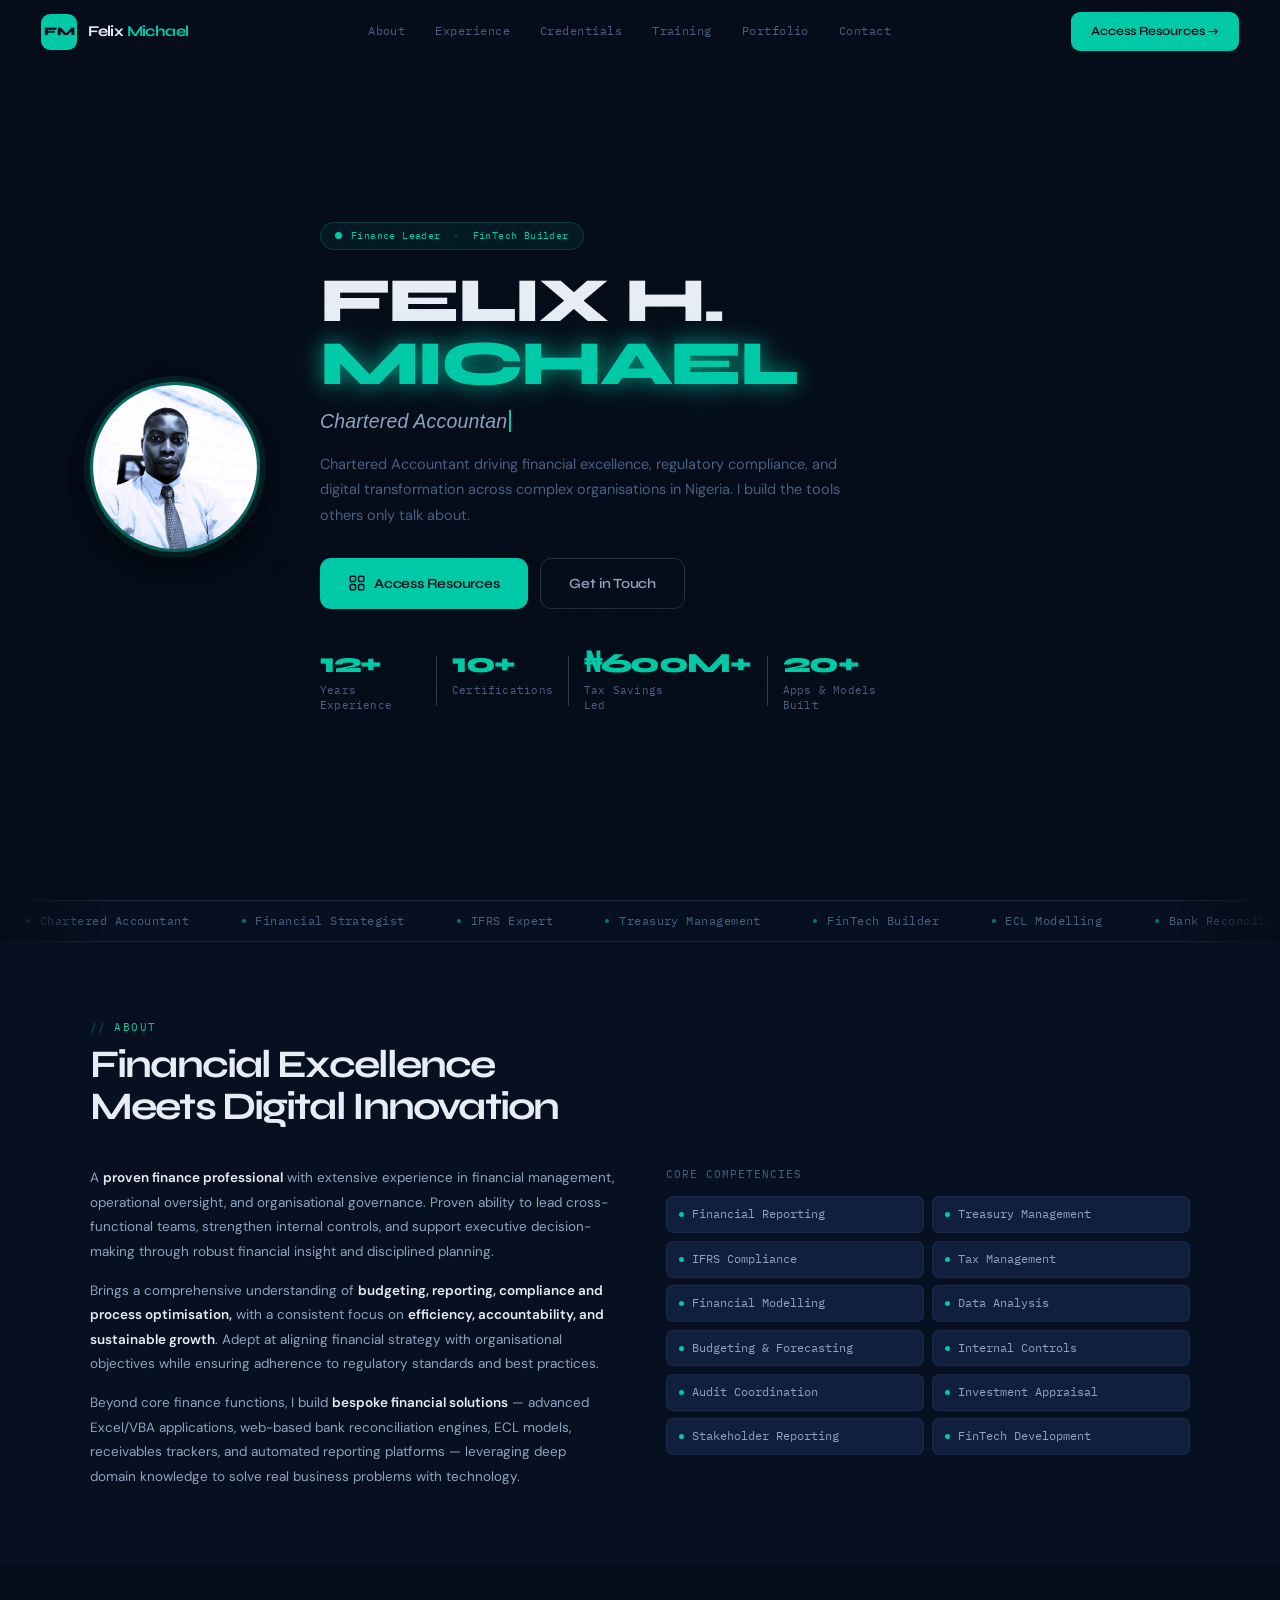
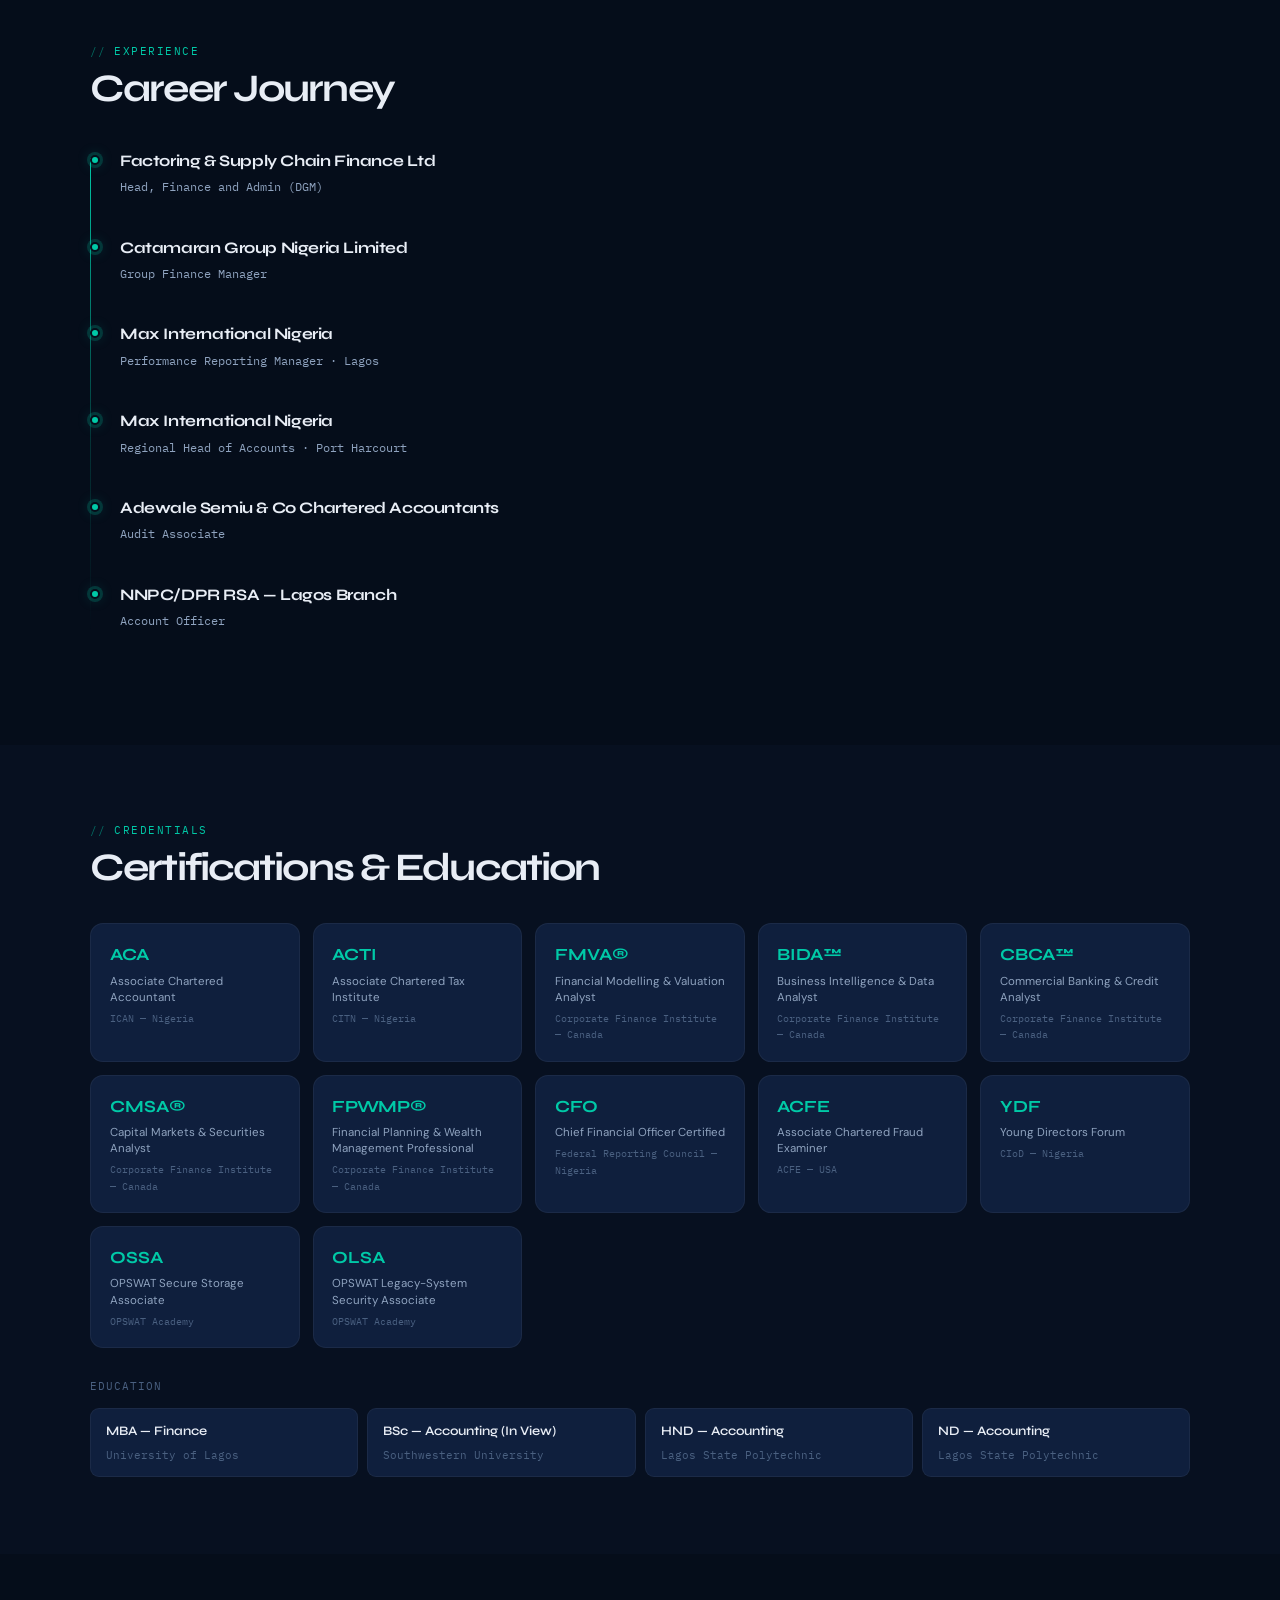
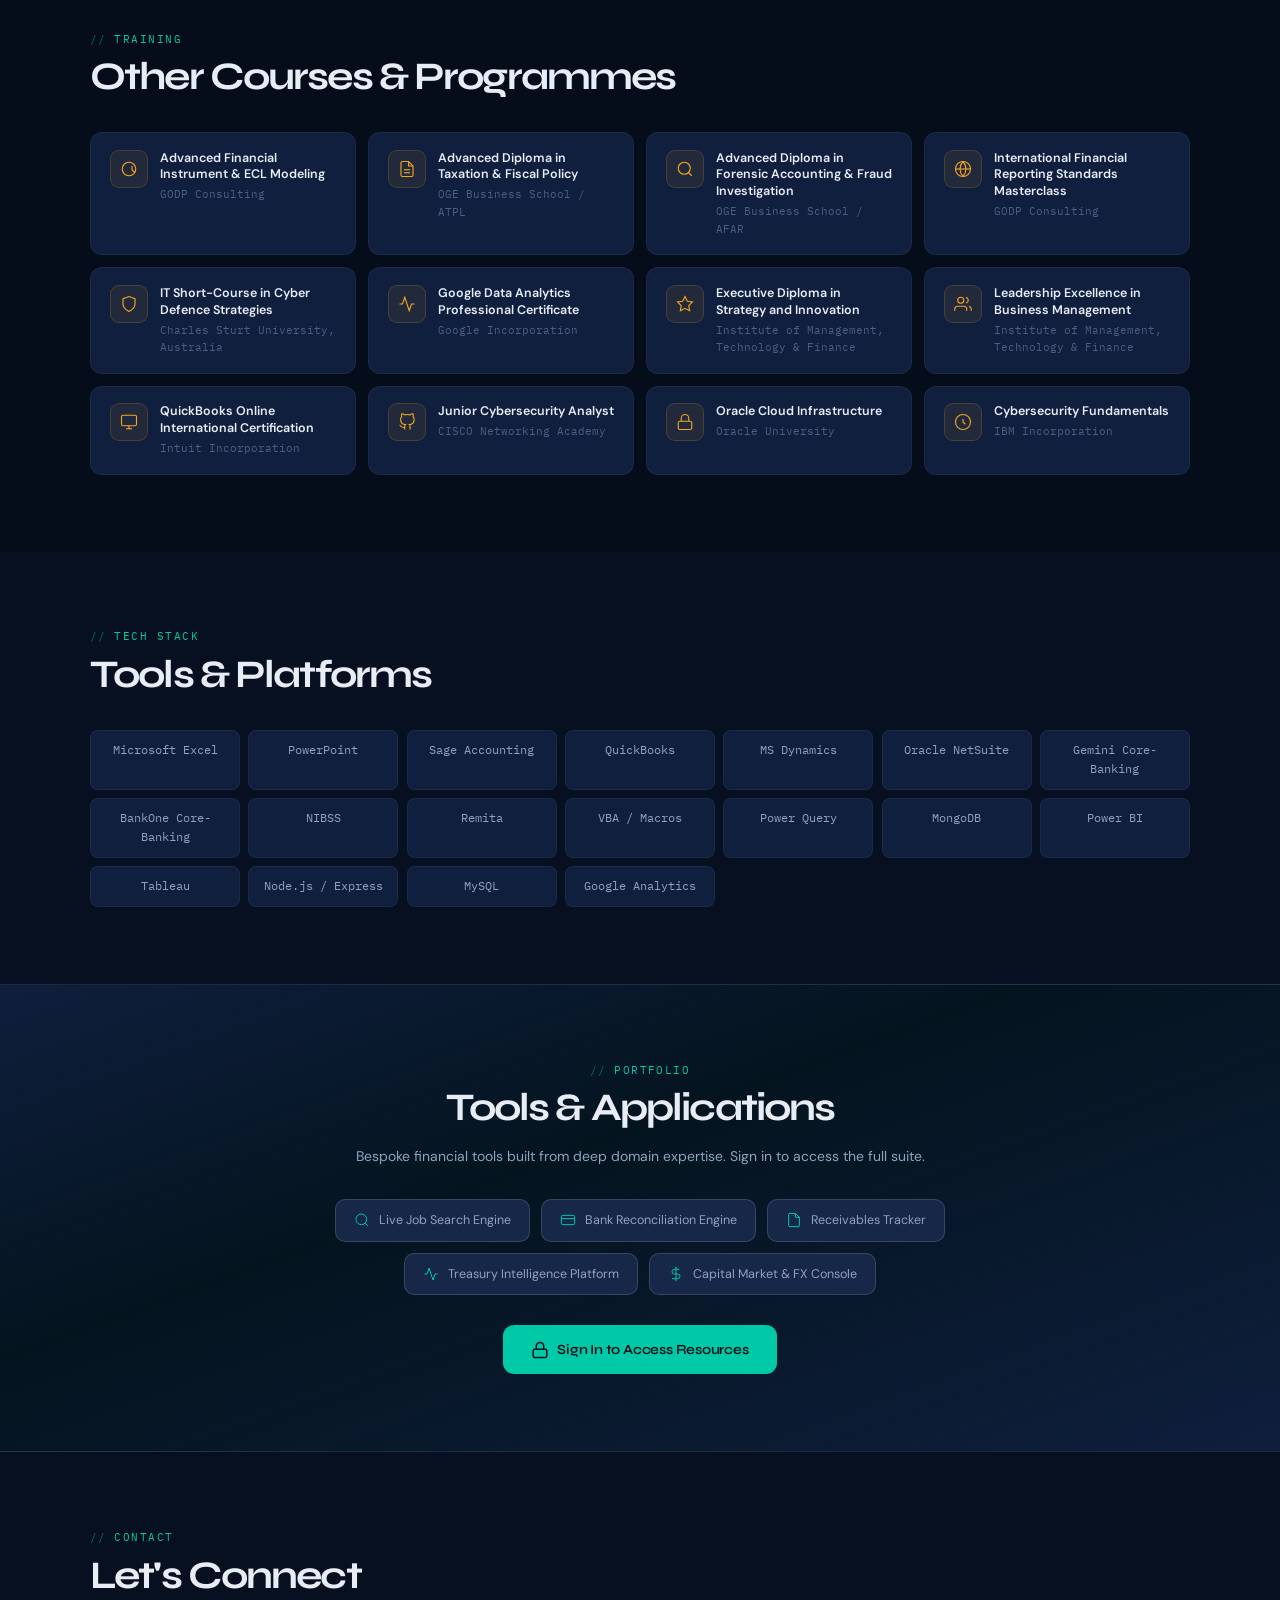
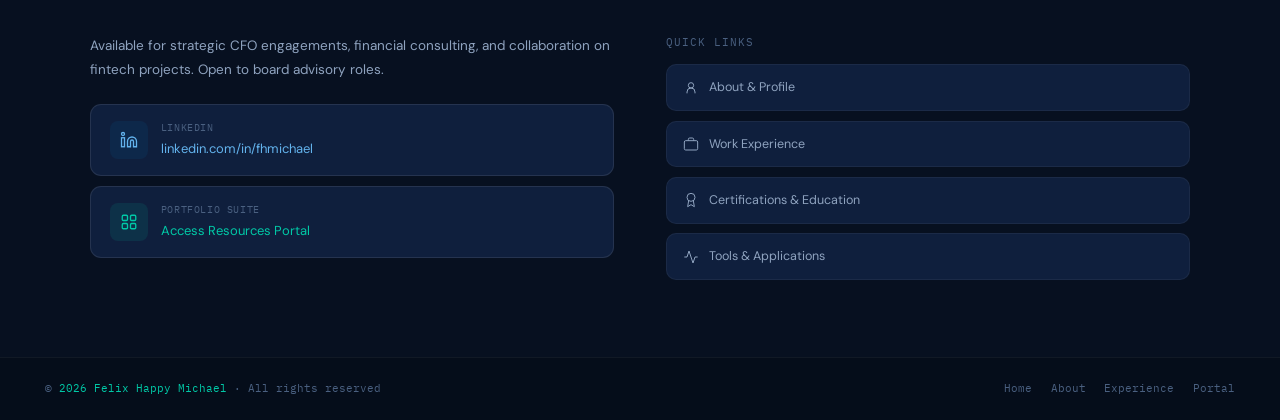
==== commit bb2f1574: "Increase animation duration for heroZoom effect" ====
--- a/index.html
+++ b/index.html
@@ -80,10 +80,10 @@
 }
 .hero-bg-img{
   position:absolute;inset:0;z-index:0;
-  background:url('pix.jpg') center 20% / cover no-repeat;
+  background:url('img.jpg') center 20% / cover no-repeat;
   filter:brightness(.18) saturate(.4);
   transform:scale(1.04);
-  animation:heroZoom 22s ease-in-out infinite alternate;
+  animation:heroZoom 150s ease-in-out infinite alternate;
 }
 @keyframes heroZoom{from{transform:scale(1.04)}to{transform:scale(1.10)}}
 .hero-overlay{
@@ -336,10 +336,10 @@
     <div class="hero-content">
       <div class="hero-eyebrow">
         <span class="eyebrow-dot"></span>
-        Finance Leader &nbsp;·&nbsp; FinTech Builder &nbsp;·&nbsp; Lagos, Nigeria
+        Finance Leader &nbsp;·&nbsp; FinTech Builder
       </div>
       <div class="hero-name-block">
-        <h1 class="hero-name">Felix H. Michael</h1>
+        <h1 class="hero-name">Felix H. <span style="color:var(--t);text-shadow:0 0 20px rgba(0,201,167,.6),0 0 40px rgba(0,201,167,.3)">Michael</span></h1>
         <div class="hero-title-line">
           <span id="typed-role"></span>
         </div>
@@ -495,7 +495,7 @@
       <div class="skills-label">Education</div>
       <div class="edu-grid">
         <div class="edu-item"><div class="edu-deg">MBA — Finance</div><div class="edu-inst">University of Lagos</div></div>
-        <div class="edu-item"><div class="edu-deg">BSc — Accounting (In View)</div><div class="edu-inst">Southwestern University Nigeria</div></div>
+        <div class="edu-item"><div class="edu-deg">BSc — Accounting (In View)</div><div class="edu-inst">Southwestern University</div></div>
         <div class="edu-item"><div class="edu-deg">HND — Accounting</div><div class="edu-inst">Lagos State Polytechnic</div></div>
         <div class="edu-item"><div class="edu-deg">ND — Accounting</div><div class="edu-inst">Lagos State Polytechnic</div></div>
       </div>
